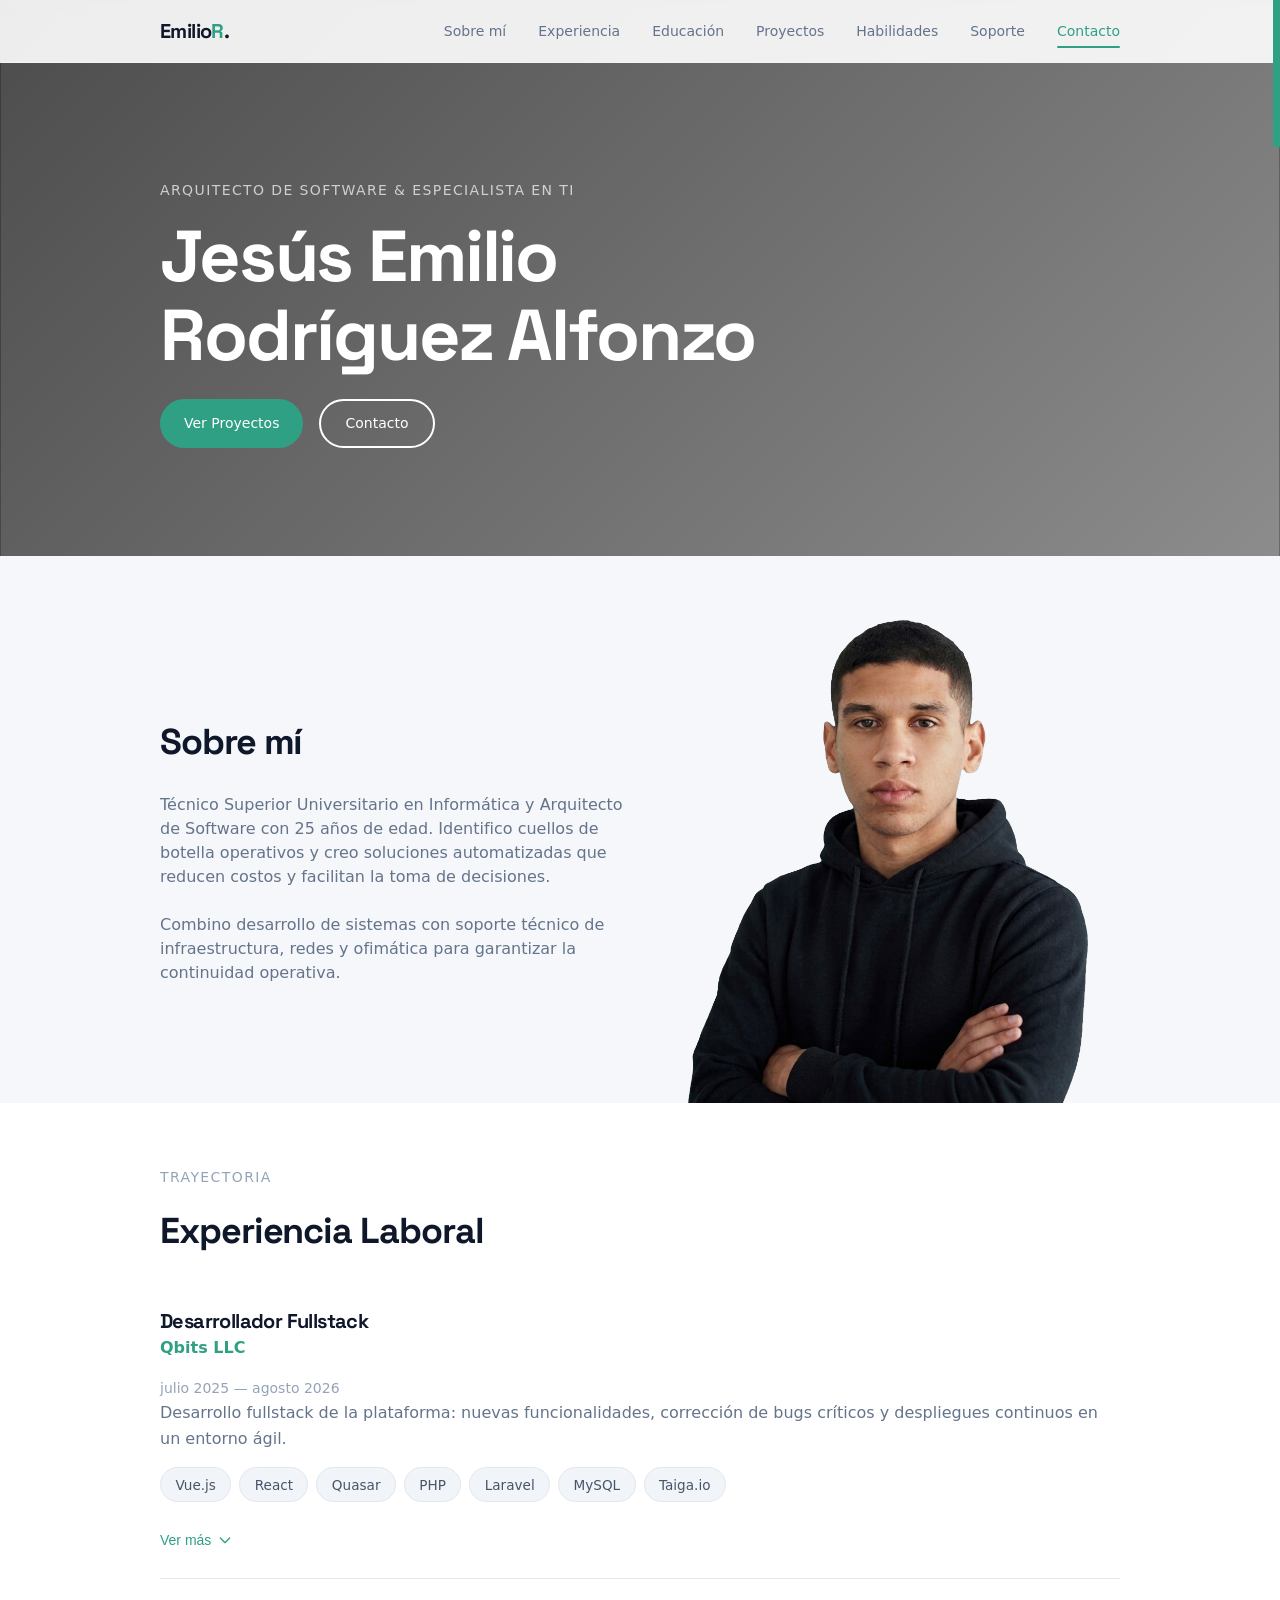
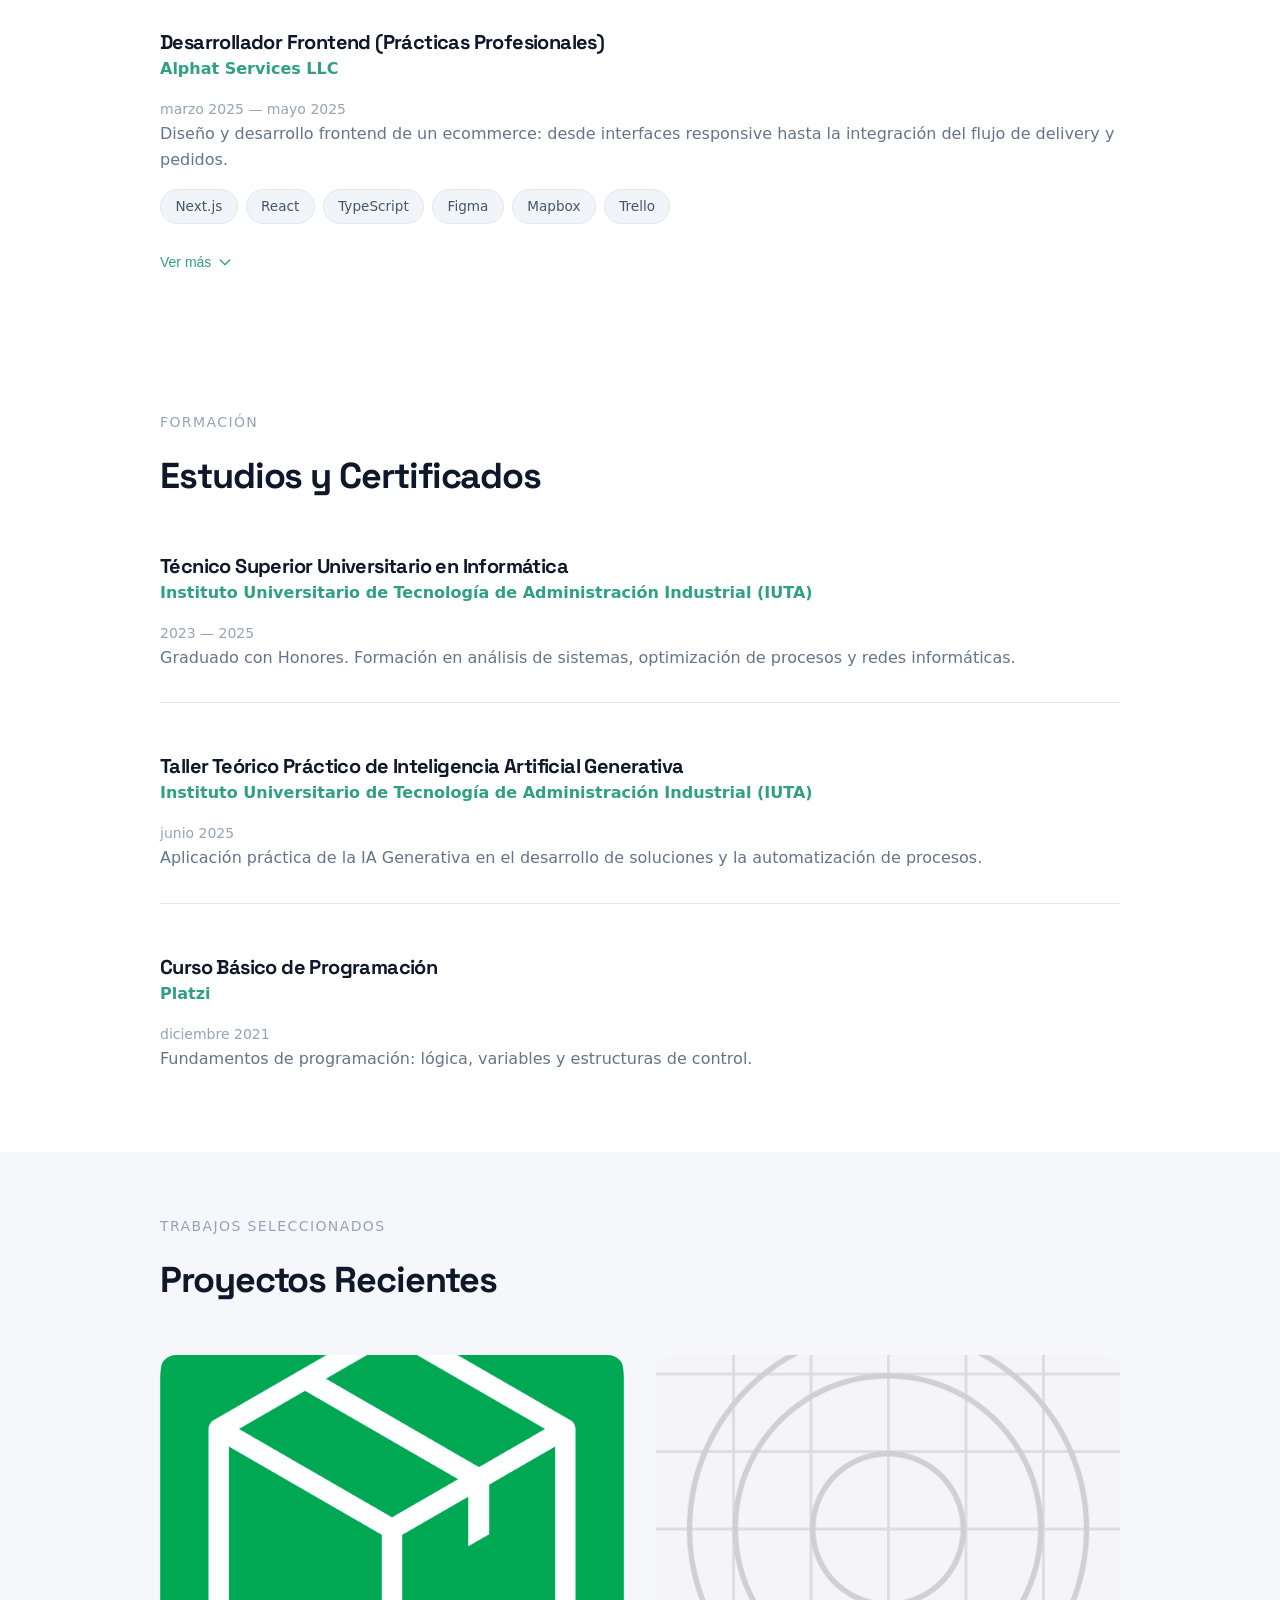
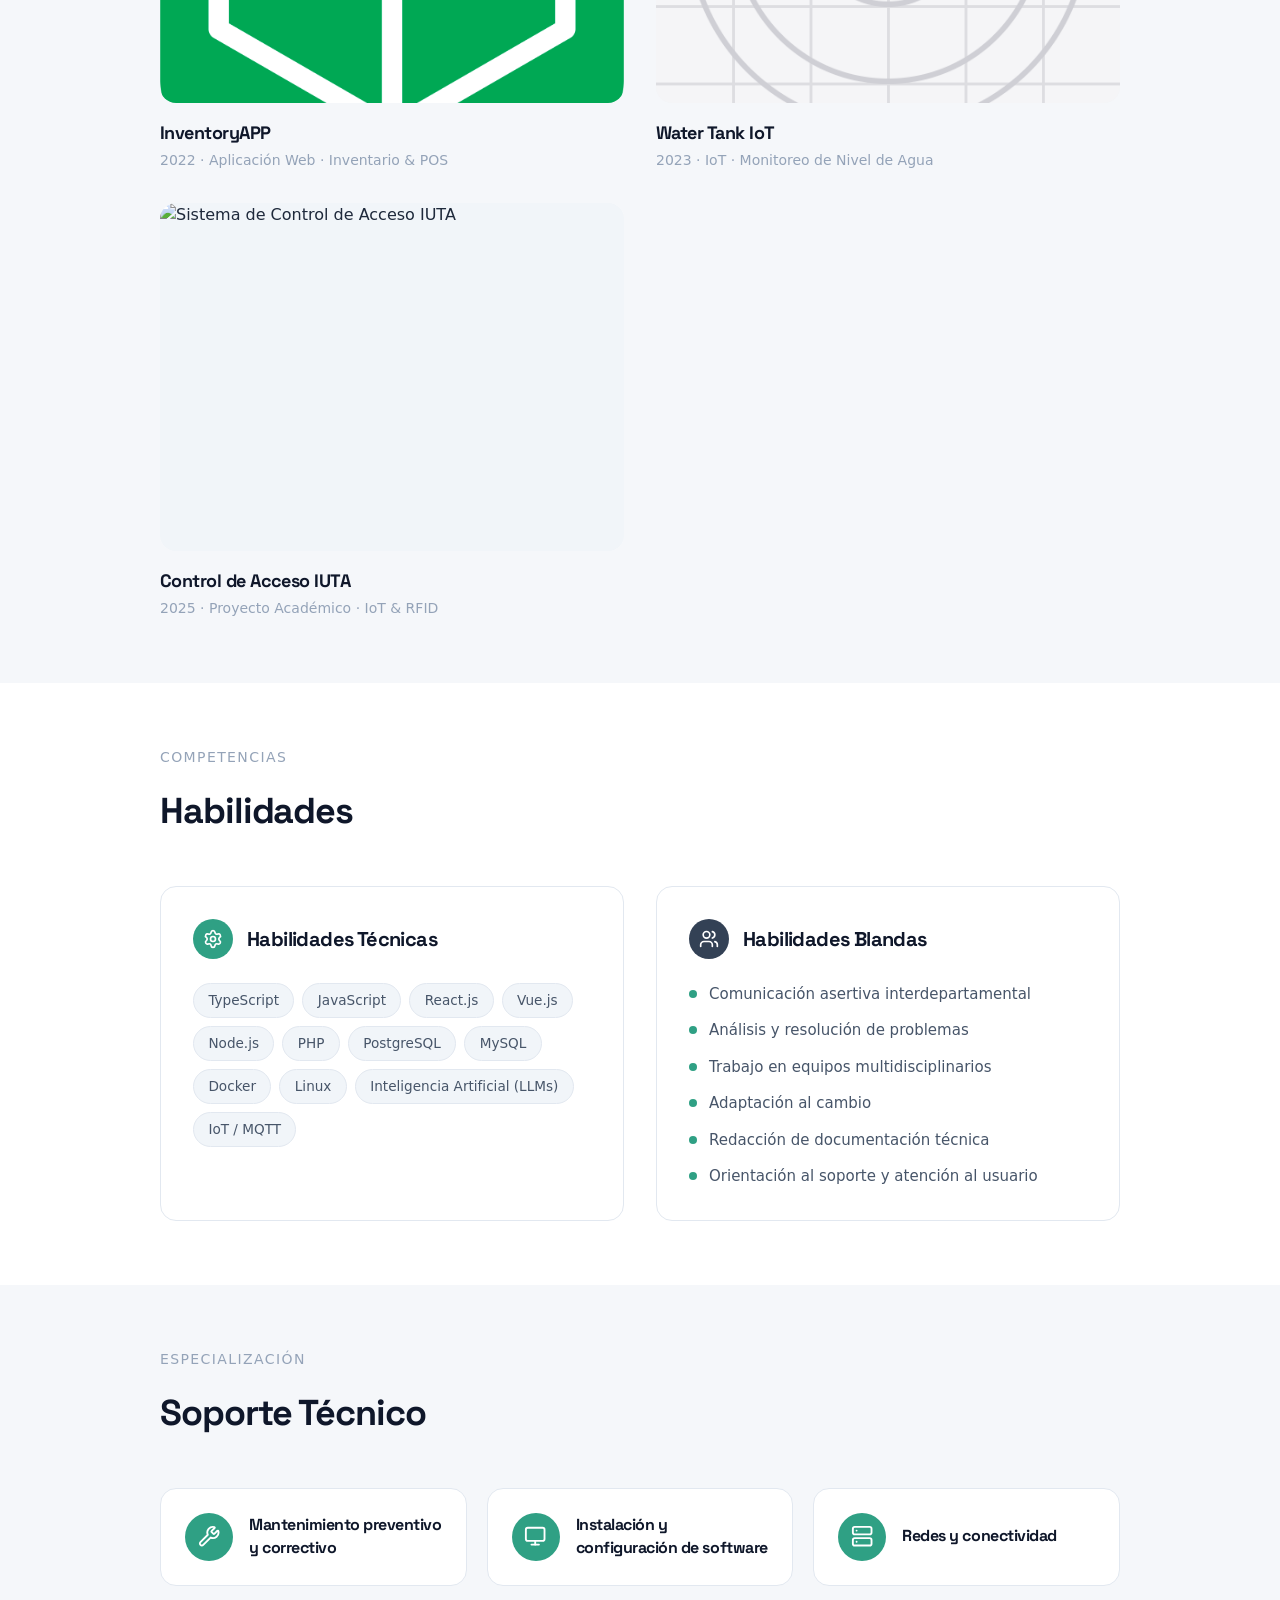
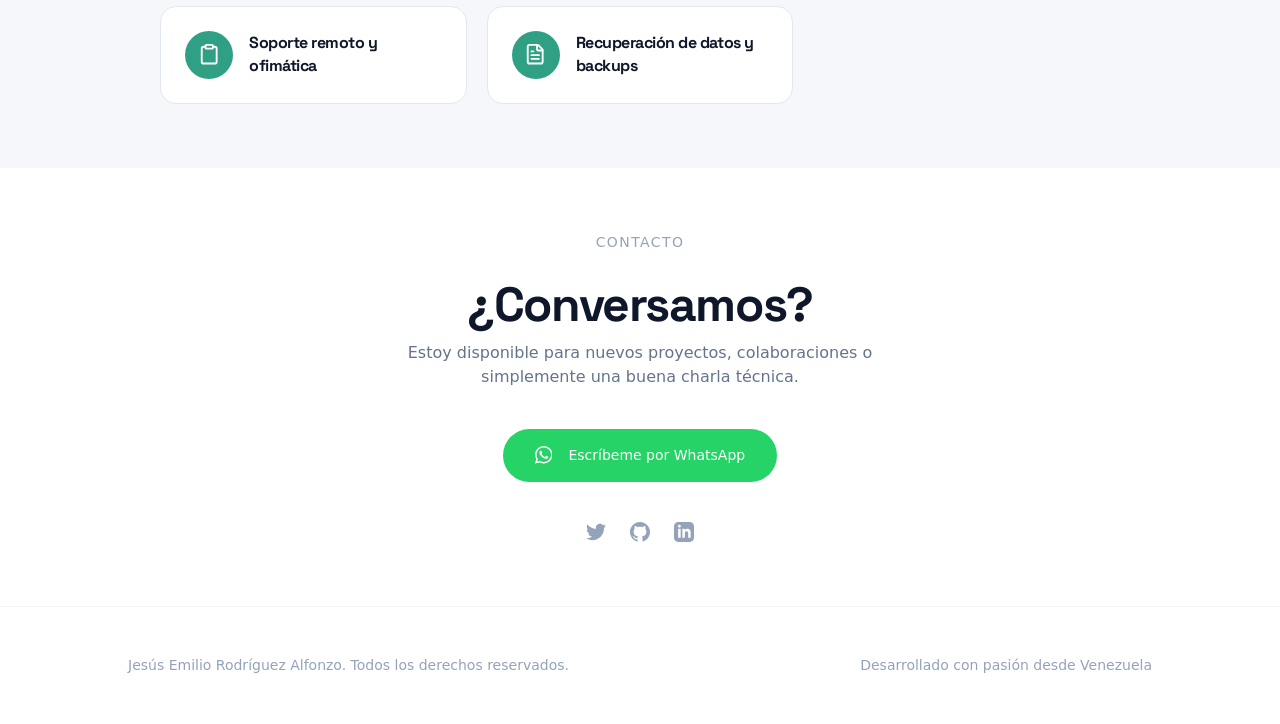
==== index.html @ 4ad01e92 "reemplaza iconos inline por iconos Lucide (settings, users, wrench, monitor, server, clipboard, file" ====
<!DOCTYPE html>
<html lang="es">

<head>
    <meta charset="UTF-8">
    <meta name="viewport" content="width=device-width, initial-scale=1.0">
    <title>EmilioR</title>

    <!-- Fuentes de Google -->
    <link rel="preconnect" href="https://fonts.googleapis.com">
    <link rel="preconnect" href="https://fonts.gstatic.com" crossorigin>
    <link href="https://fonts.googleapis.com/css2?family=Space+Grotesk:wght@500;700&display=swap" rel="stylesheet">

    <link rel="stylesheet" href="styles.css">
</head>

<body>

    <!-- Scrollbar personalizado (reemplaza al nativo del navegador) -->
    <div id="customScrollbarTrack" class="custom-scrollbar-track">
        <div id="customScrollbarThumb" class="custom-scrollbar-thumb"></div>
    </div>

    <!-- Navegación -->
    <nav class="navbar">
        <div class="navbar-content">
            <span class="logo">Emilio<span class="r">R</span>.</span>
            <div class="nav-links">
                <a href="#about">Sobre mí</a>
                <a href="#experience">Experiencia</a>
                <a href="#education">Educación</a>
                <a href="#work">Proyectos</a>
                <a href="#skills">Habilidades</a>
                <a href="#support">Soporte</a>
                <a href="#contact">Contacto</a>
            </div>
            <button id="menuBtn" class="menu-btn">
                <svg fill="none" stroke="currentColor" viewBox="0 0 24 24">
                    <path stroke-linecap="round" stroke-linejoin="round" stroke-width="2" d="M4 6h16M4 12h16M4 18h16" />
                </svg>
            </button>
        </div>
        <!-- Menú Móvil -->
        <div id="mobileMenu" class="mobile-menu">
            <a href="#about">Sobre mí</a>
            <a href="#experience">Experiencia</a>
            <a href="#education">Educación</a>
            <a href="#work">Proyectos</a>
            <a href="#skills">Habilidades</a>
            <a href="#support">Soporte</a>
            <a href="#contact">Contacto</a>
        </div>
    </nav>

    <!-- Sección Hero -->
    <section class="hero container fade-in">
        <div class="hero-bg">
            <img src="https://images.unsplash.com/photo-1555066931-4365d14bab8c?w=1920&q=80" alt="" />
            <div class="hero-overlay"></div>
        </div>
        <div class="hero-content">
            <p class="subtitle fade-in">Arquitecto de Software & <span class="subtitle-break">Especialista en TI</span>
            </p>
            <h1 class="fade-in">Jesús Emilio Rodríguez Alfonzo</h1>
            <div class="btn-group fade-in">
                <a href="#work" class="btn btn-primary">Ver Proyectos</a>
                <a href="#contact" class="btn btn-outline btn-outline--light">Contacto</a>
            </div>
        </div>
    </section>

    <!-- Sección Sobre Mí -->
    <section id="about" class="section bg-gray about">
        <div class="container about-grid">
            <div class="about-text-wrapper fade-in">
                <h2>Sobre mí</h2>
                <p class="about-text">
                    Técnico Superior Universitario en Informática y Arquitecto de Software con
                    <span id="age"></span> años de edad. Identifico cuellos de botella operativos y creo
                    soluciones automatizadas que reducen costos y facilitan la toma de decisiones.
                </p>
                <p class="about-text">
                    Combino desarrollo de sistemas con soporte técnico de infraestructura, redes y ofimática para
                    garantizar la continuidad operativa.
                </p>
            </div>
            <div class="about-photo fade-in">
                <img src="public/fotoV2.png" alt="Jesús Emilio Rodríguez Alfonzo" />
            </div>
        </div>
    </section>

    <!-- Sección Experiencia -->
    <section id="experience" class="section container">
        <div class="section-header fade-in">
            <p class="subtitle">Trayectoria</p>
            <h2>Experiencia Laboral</h2>
        </div>
        <div class="experience-list">
            <!-- Trabajo 1 -->
            <div class="experience-item fade-in">
                <h3 class="job-title">Desarrollador Fullstack</h3>
                <p class="company-name">Qbits LLC</p>
                <span class="job-duration">julio 2025 — agosto 2026</span>
                <p class="job-desc">Desarrollo fullstack de la plataforma: nuevas funcionalidades, corrección de bugs
                    críticos y despliegues continuos en un entorno ágil.</p>
                <div class="job-chips">
                    <span class="skill-chip">Vue.js</span>
                    <span class="skill-chip">React</span>
                    <span class="skill-chip">Quasar</span>
                    <span class="skill-chip">PHP</span>
                    <span class="skill-chip">Laravel</span>
                    <span class="skill-chip">MySQL</span>
                    <span class="skill-chip">Taiga.io</span>
                </div>
                <div class="accordion">
                    <ul class="job-list">
                        <li><strong>Funcionalidades y bugs:</strong> Desarrollé nuevas funcionalidades end-to-end y
                            resolví bugs críticos en producción, garantizando la continuidad del servicio.</li>
                        <li><strong>Build y despliegue:</strong> Compilé y desplegué la aplicación en múltiples
                            ocasiones con entornos controlados.</li>
                        <li><strong>Calidad y agilidad:</strong> Revisé el código del equipo y participé activamente en
                            Scrum, con creación de tickets y gestión de historias de usuario.</li>
                        <li><strong>IA en el flujo de trabajo:</strong> Impulsé mi productividad trabajando con agentes
                            de IA (Claude Code y OpenCode).</li>
                        <li><strong>Chatbot:</strong> Construí un chatbot funcional integrado en el software de la
                            empresa.</li>
                    </ul>
                </div>
                <button class="accordion-toggle" aria-expanded="false">
                    <span class="accordion-label">Ver más</span>
                    <svg class="chevron" fill="none" stroke="currentColor" viewBox="0 0 24 24">
                        <path stroke-linecap="round" stroke-linejoin="round" stroke-width="2" d="M19 9l-7 7-7-7" />
                    </svg>
                </button>
            </div>

            <!-- Trabajo 2 -->
            <div class="experience-item fade-in">
                <h3 class="job-title">Desarrollador Frontend (Prácticas Profesionales)</h3>
                <p class="company-name">Alphat Services LLC</p>
                <span class="job-duration">marzo 2025 — mayo 2025</span>
                <p class="job-desc">Diseño y desarrollo frontend de un ecommerce: desde interfaces responsive hasta la
                    integración del flujo de delivery y pedidos.</p>
                <div class="job-chips">
                    <span class="skill-chip">Next.js</span>
                    <span class="skill-chip">React</span>
                    <span class="skill-chip">TypeScript</span>
                    <span class="skill-chip">Figma</span>
                    <span class="skill-chip">Mapbox</span>
                    <span class="skill-chip">Trello</span>
                </div>
                <div class="accordion">
                    <ul class="job-list">
                        <li><strong>Interfaces:</strong> Diseñé en Figma y construí en Next.js/React interfaces
                            responsive y modernas para el ecommerce.</li>
                        <li><strong>Delivery y pedidos:</strong> Integré Mapbox para geolocalizar y dar seguimiento a
                            los pedidos, completando el flujo de delivery de punta a punta.</li>
                        <li><strong>Metodología ágil:</strong> Participé en Scrum creando y gestionando mis propios
                            tickets e historias de usuario.</li>
                    </ul>
                </div>
                <button class="accordion-toggle" aria-expanded="false">
                    <span class="accordion-label">Ver más</span>
                    <svg class="chevron" fill="none" stroke="currentColor" viewBox="0 0 24 24">
                        <path stroke-linecap="round" stroke-linejoin="round" stroke-width="2" d="M19 9l-7 7-7-7" />
                    </svg>
                </button>
            </div>
        </div>
    </section>

    <!-- Sección Estudios y Certificados -->
    <section id="education" class="section container">
        <div class="section-header fade-in">
            <p class="subtitle">Formación</p>
            <h2>Estudios y Certificados</h2>
        </div>
        <div class="experience-list">
            <!-- Estudio 1 -->
            <div class="experience-item fade-in">
                <h3 class="job-title">Técnico Superior Universitario en Informática</h3>
                <p class="company-name">Instituto Universitario de Tecnología de Administración Industrial (IUTA)</p>
                <span class="job-duration">2023 — 2025</span>
                <p class="job-desc">Graduado con Honores. Formación en análisis de sistemas, optimización de procesos y
                    redes informáticas.</p>
            </div>
            <!-- Estudio 2 -->
            <div class="experience-item fade-in">
                <h3 class="job-title">Taller Teórico Práctico de Inteligencia Artificial Generativa</h3>
                <p class="company-name">Instituto Universitario de Tecnología de Administración Industrial (IUTA)</p>
                <span class="job-duration">junio 2025</span>
                <p class="job-desc">Aplicación práctica de la IA Generativa en el desarrollo de soluciones y la
                    automatización de procesos.</p>
            </div>
            <!-- Estudio 3 -->
            <div class="experience-item fade-in">
                <h3 class="job-title">Curso Básico de Programación</h3>
                <p class="company-name">Platzi</p>
                <span class="job-duration">diciembre 2021</span>
                <p class="job-desc">Fundamentos de programación: lógica, variables y estructuras de control.</p>
            </div>
        </div>
    </section>

    <!-- Sección Proyectos -->
    <section id="work" class="section bg-gray">
        <div class="container">
            <div class="section-header fade-in">
                <p class="subtitle">Trabajos Seleccionados</p>
                <h2>Proyectos Recientes</h2>
            </div>
            <div class="projects-grid">
                <!-- Proyecto 1 -->
                <div class="project-card fade-in">
                    <div class="project-image">
                        <img src="public/inventory-logo.png" alt="InventoryAPP" loading="lazy">
                        <div class="project-overlay">
                            <div class="project-chips">
                                <span class="chip">PHP</span>
                                <span class="chip">MySQL</span>
                                <span class="chip">POS</span>
                            </div>
                        </div>
                    </div>
                    <h3 class="project-title">InventoryAPP</h3>
                    <p class="project-category">2022 · Aplicación Web · Inventario & POS</p>
                </div>
                <!-- Proyecto 2 -->
                <div class="project-card fade-in">
                    <div class="project-image">
                        <img src="public/watertank-icon.png" alt="react-native-watertank" loading="lazy">
                        <div class="project-overlay">
                            <div class="project-chips">
                                <span class="chip">React Native</span>
                                <span class="chip">Node.js</span>
                                <span class="chip">MQTT</span>
                            </div>
                        </div>
                    </div>
                    <h3 class="project-title">Water Tank IoT</h3>
                    <p class="project-category">2023 · IoT · Monitoreo de Nivel de Agua</p>
                </div>
                <!-- Proyecto 3 -->
                <div class="project-card fade-in">
                    <div class="project-image">
                        <img src="https://picsum.photos/id/180/800/600" alt="Sistema de Control de Acceso IUTA" loading="lazy">
                        <div class="project-overlay">
                            <div class="project-chips">
                                <span class="chip">Python</span>
                                <span class="chip">C</span>
                                <span class="chip">MQTT</span>
                            </div>
                        </div>
                    </div>
                    <h3 class="project-title">Control de Acceso IUTA</h3>
                    <p class="project-category">2025 · Proyecto Académico · IoT & RFID</p>
                </div>
            </div>
        </div>
    </section>

    <!-- Sección Habilidades -->
    <section id="skills" class="section container">
        <div class="section-header fade-in">
            <p class="subtitle">Competencias</p>
            <h2>Habilidades</h2>
        </div>
        <div class="skills-grid">
            <!-- Habilidades Técnicas -->
            <div class="skill-block fade-in">
                <h3 class="skill-block-title">
                    <span class="skill-icon">
                        <svg fill="none" stroke="currentColor" stroke-width="2" stroke-linecap="round" stroke-linejoin="round" viewBox="0 0 24 24">
                            <path d="M9.671 4.136a2.34 2.34 0 0 1 4.659 0 2.34 2.34 0 0 0 3.319 1.915 2.34 2.34 0 0 1 2.33 4.033 2.34 2.34 0 0 0 0 3.831 2.34 2.34 0 0 1-2.33 4.033 2.34 2.34 0 0 0-3.319 1.915 2.34 2.34 0 0 1-4.659 0 2.34 2.34 0 0 0-3.32-1.915 2.34 2.34 0 0 1-2.33-4.033 2.34 2.34 0 0 0 0-3.831A2.34 2.34 0 0 1 6.35 6.051a2.34 2.34 0 0 0 3.319-1.915" />
                            <circle cx="12" cy="12" r="3" />
                        </svg>
                    </span>
                    Habilidades Técnicas
                </h3>
                <div class="skill-chips">
                    <span class="skill-chip">TypeScript</span>
                    <span class="skill-chip">JavaScript</span>
                    <span class="skill-chip">React.js</span>
                    <span class="skill-chip">Vue.js</span>
                    <span class="skill-chip">Node.js</span>
                    <span class="skill-chip">PHP</span>
                    <span class="skill-chip">PostgreSQL</span>
                    <span class="skill-chip">MySQL</span>
                    <span class="skill-chip">Docker</span>
                    <span class="skill-chip">Linux</span>
                    <span class="skill-chip">Inteligencia Artificial (LLMs)</span>
                    <span class="skill-chip">IoT / MQTT</span>
                </div>
            </div>
            <!-- Habilidades Blandas -->
            <div class="skill-block fade-in">
                <h3 class="skill-block-title">
                    <span class="skill-icon skill-icon--alt">
                        <svg fill="none" stroke="currentColor" stroke-width="2" stroke-linecap="round" stroke-linejoin="round" viewBox="0 0 24 24">
                            <path d="M16 21v-2a4 4 0 0 0-4-4H6a4 4 0 0 0-4 4v2" />
                            <path d="M16 3.128a4 4 0 0 1 0 7.744" />
                            <path d="M22 21v-2a4 4 0 0 0-3-3.87" />
                            <circle cx="9" cy="7" r="4" />
                        </svg>
                    </span>
                    Habilidades Blandas
                </h3>
                <ul class="soft-list">
                    <li>Comunicación asertiva interdepartamental</li>
                    <li>Análisis y resolución de problemas</li>
                    <li>Trabajo en equipos multidisciplinarios</li>
                    <li>Adaptación al cambio</li>
                    <li>Redacción de documentación técnica</li>
                    <li>Orientación al soporte y atención al usuario</li>
                </ul>
            </div>
        </div>
    </section>

    <!-- Sección Soporte Técnico -->
    <section id="support" class="section bg-gray">
        <div class="container">
            <div class="section-header fade-in">
                <p class="subtitle">Especialización</p>
                <h2>Soporte Técnico</h2>
            </div>
            <div class="service-grid">
                <!-- Tarjeta 1 -->
                <div class="service-card fade-in">
                    <div class="service-icon">
                        <svg fill="none" stroke="currentColor" stroke-width="2" stroke-linecap="round" stroke-linejoin="round" viewBox="0 0 24 24">
                            <path d="M14.7 6.3a1 1 0 0 0 0 1.4l1.6 1.6a1 1 0 0 0 1.4 0l3.106-3.105c.32-.322.863-.22.983.218a6 6 0 0 1-8.259 7.057l-7.91 7.91a1 1 0 0 1-2.999-3l7.91-7.91a6 6 0 0 1 7.057-8.259c.438.12.54.662.219.984z" />
                        </svg>
                    </div>
                    <h3 class="service-title">Mantenimiento preventivo y correctivo</h3>
                </div>
                <!-- Tarjeta 2 -->
                <div class="service-card fade-in">
                    <div class="service-icon">
                        <svg fill="none" stroke="currentColor" stroke-width="2" stroke-linecap="round" stroke-linejoin="round" viewBox="0 0 24 24">
                            <rect width="20" height="14" x="2" y="3" rx="2" />
                            <line x1="8" x2="16" y1="21" y2="21" />
                            <line x1="12" x2="12" y1="17" y2="21" />
                        </svg>
                    </div>
                    <h3 class="service-title">Instalación y configuración de software</h3>
                </div>
                <!-- Tarjeta 3 -->
                <div class="service-card fade-in">
                    <div class="service-icon">
                        <svg fill="none" stroke="currentColor" stroke-width="2" stroke-linecap="round" stroke-linejoin="round" viewBox="0 0 24 24">
                            <rect width="20" height="8" x="2" y="2" rx="2" ry="2" />
                            <rect width="20" height="8" x="2" y="14" rx="2" ry="2" />
                            <line x1="6" x2="6.01" y1="6" y2="6" />
                            <line x1="6" x2="6.01" y1="18" y2="18" />
                        </svg>
                    </div>
                    <h3 class="service-title">Redes y conectividad</h3>
                </div>
                <!-- Tarjeta 4 -->
                <div class="service-card fade-in">
                    <div class="service-icon">
                        <svg fill="none" stroke="currentColor" stroke-width="2" stroke-linecap="round" stroke-linejoin="round" viewBox="0 0 24 24">
                            <rect width="8" height="4" x="8" y="2" rx="1" ry="1" />
                            <path d="M16 4h2a2 2 0 0 1 2 2v14a2 2 0 0 1-2 2H6a2 2 0 0 1-2-2V6a2 2 0 0 1 2-2h2" />
                        </svg>
                    </div>
                    <h3 class="service-title">Soporte remoto y ofimática</h3>
                </div>
                <!-- Tarjeta 5 -->
                <div class="service-card fade-in">
                    <div class="service-icon">
                        <svg fill="none" stroke="currentColor" stroke-width="2" stroke-linecap="round" stroke-linejoin="round" viewBox="0 0 24 24">
                            <path d="M6 22a2 2 0 0 1-2-2V4a2 2 0 0 1 2-2h8a2.4 2.4 0 0 1 1.704.706l3.588 3.588A2.4 2.4 0 0 1 20 8v12a2 2 0 0 1-2 2z" />
                            <path d="M14 2v5a1 1 0 0 0 1 1h5" />
                            <path d="M10 9H8" />
                            <path d="M16 13H8" />
                            <path d="M16 17H8" />
                        </svg>
                    </div>
                    <h3 class="service-title">Recuperación de datos y backups</h3>
                </div>
            </div>
        </div>
    </section>

    <!-- Sección Contacto -->
    <section id="contact" class="section contact fade-in">
        <div class="container">
            <p class="subtitle">Contacto</p>
            <h2>¿Conversamos?</h2>
            <p class="contact-desc">
                Estoy disponible para nuevos proyectos, colaboraciones o simplemente una buena charla
                técnica.
            </p>
            <a href="https://wa.me/584123872693?text=Hola%20Emilio%2C%20vi%20tu%20portafolio%20y%20quiero%20conversar%20contigo."
                target="_blank" rel="noopener" class="btn btn-primary btn-whatsapp">
                <svg style="width: 1.1rem; height: 1.1rem; margin-right: 0.5rem;" fill="currentColor"
                    viewBox="0 0 24 24">
                    <path
                        d="M17.472 14.382c-.297-.149-1.758-.867-2.03-.967-.273-.099-.471-.148-.67.15-.197.297-.767.966-.94 1.164-.173.199-.347.223-.644.075-.297-.15-1.255-.463-2.39-1.475-.883-.788-1.48-1.761-1.653-2.059-.173-.297-.018-.458.13-.606.134-.133.298-.347.446-.52.149-.174.198-.298.298-.497.099-.198.05-.371-.025-.52-.075-.149-.669-1.612-.916-2.207-.242-.579-.487-.5-.669-.51-.173-.008-.371-.01-.57-.01-.198 0-.52.074-.792.372-.272.297-1.04 1.016-1.04 2.479 0 1.462 1.065 2.875 1.213 3.074.149.198 2.096 3.2 5.077 4.487.709.306 1.262.489 1.694.625.712.227 1.36.195 1.871.118.571-.085 1.758-.719 2.006-1.413.248-.694.248-1.289.173-1.413-.074-.124-.272-.198-.57-.347m-5.421 7.403h-.004a9.87 9.87 0 01-5.031-1.378l-.361-.214-3.741.982.998-3.648-.235-.374a9.86 9.86 0 01-1.51-5.26c.001-5.45 4.436-9.884 9.888-9.884 2.64 0 5.122 1.03 6.988 2.898a9.825 9.825 0 012.893 6.994c-.003 5.45-4.437 9.884-9.885 9.884m8.413-18.297A11.815 11.815 0 0012.05 0C5.495 0 .16 5.335.157 11.892c0 2.096.547 4.142 1.588 5.945L.057 24l6.305-1.654a11.882 11.882 0 005.683 1.448h.005c6.554 0 11.89-5.335 11.893-11.893a11.821 11.821 0 00-3.48-8.413z" />
                </svg>
                Escríbeme por WhatsApp
            </a>
            <div class="social-links">
                <a href="#">
                    <svg viewBox="0 0 24 24">
                        <path
                            d="M24 4.557c-.883.392-1.832.656-2.828.775 1.017-.609 1.798-1.574 2.165-2.724-.951.564-2.005.974-3.127 1.195-.897-.957-2.178-1.555-3.594-1.555-3.179 0-5.515 2.966-4.797 6.045-4.091-.205-7.719-2.165-10.148-5.144-1.29 2.213-.669 5.108 1.523 6.574-.806-.026-1.566-.247-2.224-.616-.054 2.281 1.581 4.415 3.949 4.89-.693.188-1.452.232-2.224.084.626 1.956 2.444 3.379 4.6 3.419-2.07 1.623-4.678 2.348-7.29 2.04 2.179 1.397 4.768 2.212 7.548 2.212 9.142 0 14.307-7.721 13.995-14.646.962-.695 1.797-1.562 2.457-2.549z" />
                    </svg>
                </a>
                <a href="#">
                    <svg viewBox="0 0 24 24">
                        <path
                            d="M12 0c-6.626 0-12 5.373-12 12 0 5.302 3.438 9.8 8.207 11.387.599.111.793-.261.793-.577v-2.234c-3.338.726-4.033-1.416-4.033-1.416-.546-1.387-1.333-1.756-1.333-1.756-1.089-.745.083-.729.083-.729 1.205.084 1.839 1.237 1.839 1.237 1.07 1.834 2.807 1.304 3.492.997.107-.775.418-1.305.762-1.604-2.665-.305-5.467-1.334-5.467-5.931 0-1.311.469-2.381 1.236-3.221-.124-.303-.535-1.524.117-3.176 0 0 1.008-.322 3.301 1.23.957-.266 1.983-.399 3.003-.404 1.02.005 2.047.138 3.006.404 2.291-1.552 3.297-1.23 3.297-1.23.653 1.653.242 2.874.118 3.176.77.84 1.235 1.911 1.235 3.221 0 4.609-2.807 5.624-5.479 5.921.43.372.823 1.102.823 2.222v3.293c0 .319.192.694.801.576 4.765-1.589 8.199-6.086 8.199-11.386 0-6.627-5.373-12-12-12z" />
                    </svg>
                </a>
                <a href="#">
                    <svg viewBox="0 0 24 24">
                        <path
                            d="M19 0h-14c-2.761 0-5 2.239-5 5v14c0 2.761 2.239 5 5 5h14c2.762 0 5-2.239 5-5v-14c0-2.761-2.238-5-5-5zm-11 19h-3v-11h3v11zm-1.5-12.268c-.966 0-1.75-.79-1.75-1.764s.784-1.764 1.75-1.764 1.75.79 1.75 1.764-.783 1.764-1.75 1.764zm13.5 12.268h-3v-5.604c0-3.368-4-3.113-4 0v5.604h-3v-11h3v1.765c1.396-2.586 7-2.777 7 2.476v6.759z" />
                    </svg>
                </a>
            </div>
        </div>
    </section>

    <!-- Modal — Artículo -->
    <div id="projectModal" class="project-modal">
        <header class="modal-topbar">
            <div class="modal-topbar-inner">
                <button id="modalClose" class="modal-close" aria-label="Cerrar">
                    <svg fill="none" stroke="currentColor" viewBox="0 0 24 24">
                        <path stroke-linecap="round" stroke-linejoin="round" stroke-width="2"
                            d="M6 18L18 6M6 6l12 12" />
                    </svg>
                </button>
            </div>
        </header>
        <article class="modal-article">
            <figure class="article-hero">
                <img id="modalImage" src="" alt="">
            </figure>
            <div class="article-body">
                <div id="modalTags" class="article-tags"></div>
                <p id="modalCategory" class="article-category"></p>
                <h1 id="modalTitle" class="article-title"></h1>
                <div id="modalDescription" class="article-text"></div>
            </div>
        </article>
    </div>

    <!-- Pie de Página -->
    <footer class="footer">
        <div class="footer-content">
            <p>Jesús Emilio Rodríguez Alfonzo. Todos los derechos reservados.</p>
            <p>Desarrollado con pasión desde Venezuela</p>
        </div>
    </footer>

    <script src="script.js"></script>
</body>

</html>
---- styles.css ----
/* Variables CSS */
        :root {
            --gray-50: #f8fafc;
            --gray-100: #f1f5f9;
            --gray-200: #e2e8f0;
            --gray-300: #cbd5e1;
            --gray-400: #94a3b8;
            --gray-500: #64748b;
            --gray-600: #475569;
            --gray-700: #334155;
            --gray-800: #1e293b;
            --gray-900: #0f172a;
            --white: #ffffff;
            --accent: #2FA084;
            --accent-hover: #26886C;
            /* Color de Acento: Verde */

            --max-width: 1024px;

            /* Escala de espaciado (base 4pt) */
            --space-1: 0.25rem;
            --space-2: 0.5rem;
            --space-3: 0.75rem;
            --space-4: 1rem;
            --space-6: 1.5rem;
            --space-8: 2rem;
            --space-10: 2.5rem;
            --space-12: 3rem;
            --space-16: 4rem;
            --space-20: 5rem;
            --space-24: 6rem;

            /* Variables del scrollbar personalizado */
            --scrollbar-size: 7px;
            --scrollbar-track: var(--gray-100);
            --scrollbar-thumb: var(--gray-300);
            --scrollbar-thumb-hover: var(--accent);
        }

        /* Reinicio y Base */
        * {
            box-sizing: border-box;
            margin: 0;
            padding: 0;
        }

        html {
            scroll-behavior: smooth;
            scroll-padding-top: 5rem;
        }

        body {
            font-family: system-ui, -apple-system, BlinkMacSystemFont, "Segoe UI", Roboto, sans-serif;
            background-color: var(--white);
            color: var(--gray-800);
            -webkit-font-smoothing: antialiased;
            -moz-osx-font-smoothing: grayscale;
            line-height: 1.5;
            overflow-x: hidden;
        }

        /* ============================================= */
        /* Scrollbar 100% personalizado (simulado con JS)  */
        /* Se oculta el scrollbar nativo del navegador y   */
        /* se dibuja uno propio: garantiza el mismo look   */
        /* (cuadrado, sin flechas) en cualquier SO/navegador */
        /* ============================================= */

        html,
        .project-modal {
            scrollbar-width: none;
            /* Firefox */
            -ms-overflow-style: none;
            /* IE/Edge viejo */
        }

        html::-webkit-scrollbar,
        .project-modal::-webkit-scrollbar {
            display: none;
            /* Chrome, Edge, Safari */
            width: 0;
            height: 0;
        }

        .custom-scrollbar-track {
            position: fixed;
            top: 0;
            right: 0;
            width: var(--scrollbar-size);
            height: 100vh;
            background-color: transparent;
            z-index: 150;
            /* por encima del modal (100) y navbar (50) */
        }

        .custom-scrollbar-thumb {
            position: absolute;
            top: 0;
            left: 0;
            width: 100%;
            background-color: var(--accent);
            cursor: pointer;
            border-radius: 0;
            /* cuadrado, sin excepción */
            will-change: transform, height;
        }

        .custom-scrollbar-thumb:hover,
        .custom-scrollbar-thumb.dragging {
            background-color: var(--scrollbar-thumb-hover);
        }

        .custom-scrollbar-track.hidden {
            display: none;
        }

        @media (max-width: 640px) {
            .custom-scrollbar-track {
                display: none;
            }
        }

        a {
            text-decoration: none;
            color: inherit;
        }

        /* Tipografía */
        h1,
        h2,
        h3,
        .logo {
            font-family: 'Space Grotesk', sans-serif;
            color: var(--gray-900);
            font-weight: 700;
            letter-spacing: -0.03em;
        }

        .r {
            color: var(--accent);
            font-weight: 900;
        }

        .subtitle {
            font-size: 0.875rem;
            font-weight: 500;
            color: var(--gray-400);
            letter-spacing: 0.1em;
            text-transform: uppercase;
            margin-bottom: 1rem;
        }

        /* Animaciones Fade-In */
        .fade-in {
            opacity: 0;
            transform: translateY(30px);
            transition: opacity 0.8s ease-out, transform 0.8s ease-out;
        }

        .fade-in.visible {
            opacity: 1;
            transform: translateY(0);
        }

        /* Diseño y Contenedores */
        .container {
            max-width: var(--max-width);
            margin: 0 auto;
            padding-inline: clamp(1.25rem, 4vw, 2rem);
        }

        .section {
            padding-block: clamp(2.5rem, 6vw, 4rem);
        }

        /* Patrón de fondo sutil */
        .bg-gray {
            background-color: #f5f7fa;
        }

        /* Navegación */
        .navbar {
            position: fixed;
            top: 0;
            width: 100%;
            background-color: rgba(255, 255, 255, 0.9);
            backdrop-filter: blur(4px);
            border-bottom: 1px solid var(--gray-100);
            z-index: 50;
        }

        .navbar-content {
            display: flex;
            justify-content: space-between;
            align-items: center;
            padding: 1rem clamp(1.25rem, 4vw, 2rem);
            max-width: var(--max-width);
            margin: 0 auto;
        }

        .logo {
            font-size: 1.25rem;
        }

        .nav-links {
            display: none;
            gap: 2rem;
            font-size: 0.875rem;
            font-weight: 500;
            color: var(--gray-500);
        }

        .nav-links a {
            position: relative;
            transition: color 0.2s;
        }

        .nav-links a::after {
            content: "";
            position: absolute;
            left: 0;
            bottom: -6px;
            width: 100%;
            height: 2px;
            background-color: var(--accent);
            border-radius: 2px;
            transform: scaleX(0);
            transform-origin: left;
            transition: transform 0.25s ease;
        }

        .nav-links a:hover::after,
        .nav-links a.active::after {
            transform: scaleX(1);
        }

        .nav-links a:hover,
        .nav-links a.active {
            color: var(--accent);
        }

        .menu-btn {
            display: flex;
            align-items: center;
            justify-content: center;
            background: none;
            border: none;
            color: var(--gray-600);
            cursor: pointer;
            padding: 0.625rem;
            margin: -0.625rem;
        }

        .menu-btn svg {
            width: 1.5rem;
            height: 1.5rem;
        }

        /* Menú Móvil */
        .mobile-menu {
            display: none;
            border-top: 1px solid var(--gray-100);
            background-color: var(--white);
            flex-direction: column;
            gap: 0.25rem;
            padding: 0.5rem clamp(1.25rem, 4vw, 2rem) 1rem;
            font-size: 0.875rem;
            font-weight: 500;
            color: var(--gray-500);
        }

        .mobile-menu.active {
            display: flex;
        }

        .mobile-menu a {
            display: flex;
            align-items: center;
            min-height: 44px;
            transition: color 0.2s;
        }

        .mobile-menu a:hover {
            color: var(--accent);
        }

        /* Sección Hero */
        .hero {
            position: relative;
            padding-top: clamp(7rem, 18vh, 10rem);
            padding-bottom: clamp(4rem, 10vh, 7rem);
            overflow: visible;
        }

        .hero-bg {
            position: absolute;
            top: 0;
            bottom: 0;
            left: 50%;
            transform: translateX(-50%);
            width: 100vw;
            max-width: none;
            z-index: 0;
            overflow: hidden;
        }

        .hero-bg img {
            width: 100%;
            height: 130%;
            object-fit: cover;
            object-position: center;
            will-change: transform;
        }

        .hero-overlay {
            position: absolute;
            inset: 0;
            background: linear-gradient(135deg, rgba(0, 0, 0, 0.7) 0%, rgba(0, 0, 0, 0.45) 100%);
        }

        .hero-content {
            max-width: 42rem;
        }

        .hero h1 {
            font-size: 3rem;
            line-height: 1.1;
            margin-bottom: 1.5rem;
            color: var(--white);
        }

        .hero .subtitle {
            color: rgba(255, 255, 255, 0.7);
        }

        .btn.btn-outline--light {
            color: var(--white);
            border-color: var(--white);
        }

        .btn.btn-outline--light:hover {
            border-color: var(--gray-300);
        }

        /* Botones */
        .btn-group {
            display: flex;
            gap: 1rem;
        }

        .btn {
            display: inline-flex;
            align-items: center;
            gap: 0.5rem;
            padding: 0.75rem 1.5rem;
            font-size: 0.875rem;
            font-weight: 500;
            border-radius: 9999px;
            transition: all 0.2s;
            cursor: pointer;
        }

        .btn-primary {
            background-color: var(--accent);
            color: var(--white);
            border: none;
        }

        .btn-primary:hover {
            background-color: var(--accent-hover);
        }

        .btn-outline {
            background-color: transparent;
            color: var(--gray-700);
            border: 2px solid var(--gray-200);
        }

        .btn-outline:hover {
            border-color: var(--gray-400);
        }

        /* Sección Sobre Mí */
        .section.about {
            padding-bottom: 0;
        }

        .about-grid {
            display: grid;
            align-items: end;
        }

        .about-text-wrapper {
            padding-bottom: 0;
        }

        .about-text {
            color: var(--gray-500);
            margin-bottom: 1.5rem;
        }

        .about-photo {
            display: flex;
            justify-content: center;
            align-items: end;
        }

        .about-photo img {
            width: 100%;
            max-width: 400px;
            object-fit: cover;
        }

        .about h2 {
            font-size: 1.875rem;
            margin-bottom: 1.5rem;
        }



        /* Sección Habilidades */
        .skills-grid {
            display: grid;
            gap: 2rem;
        }

        .skill-block {
            background: var(--white);
            border: 1px solid var(--gray-200);
            border-radius: 1rem;
            padding: clamp(1.5rem, 4vw, 2rem);
        }

        .skill-block-title {
            display: flex;
            align-items: center;
            gap: 0.875rem;
            font-size: 1.25rem;
            margin-bottom: 1.5rem;
        }

        .skill-icon {
            width: 2.5rem;
            height: 2.5rem;
            flex-shrink: 0;
            display: flex;
            align-items: center;
            justify-content: center;
            background-color: var(--accent);
            color: var(--white);
            border-radius: 9999px;
        }

        .skill-icon--alt {
            background-color: var(--gray-700);
        }

        .skill-icon svg {
            width: 1.25rem;
            height: 1.25rem;
        }

        .skill-chips {
            display: flex;
            flex-wrap: wrap;
            gap: 0.5rem;
        }

        .skill-chip {
            padding: 0.4rem 0.9rem;
            background: var(--gray-100);
            border: 1px solid var(--gray-200);
            border-radius: 9999px;
            font-size: 0.85rem;
            font-weight: 500;
            color: var(--gray-600);
            transition: background-color 0.2s, color 0.2s, border-color 0.2s;
        }

        .skill-chip:hover {
            background: var(--accent);
            border-color: var(--accent);
            color: var(--white);
        }

        .soft-list {
            list-style: none;
            display: flex;
            flex-direction: column;
            gap: 0.875rem;
        }

        .soft-list li {
            display: flex;
            align-items: center;
            gap: 0.75rem;
            font-size: 0.9375rem;
            color: var(--gray-600);
        }

        .soft-list li::before {
            content: "";
            width: 0.5rem;
            height: 0.5rem;
            flex-shrink: 0;
            border-radius: 9999px;
            background-color: var(--accent);
        }

        /* Sección Soporte Técnico */
        .service-grid {
            display: grid;
            gap: 1.25rem;
            grid-template-columns: repeat(3, 1fr);
        }

        .service-card {
            background: var(--white);
            border: 1px solid var(--gray-200);
            border-radius: 1rem;
            padding: clamp(1.25rem, 3vw, 1.5rem);
            display: flex;
            align-items: center;
            gap: 1rem;
            transition: border-color 0.25s ease, box-shadow 0.25s ease, transform 0.25s ease;
        }

        .service-card:hover {
            border-color: var(--accent);
            box-shadow: 0 12px 32px rgba(0, 0, 0, 0.06);
            transform: translateY(-3px);
        }

        .service-icon {
            width: 3rem;
            height: 3rem;
            flex-shrink: 0;
            display: flex;
            align-items: center;
            justify-content: center;
            background-color: var(--accent);
            color: var(--white);
            border-radius: 9999px;
        }

        .service-icon svg {
            width: 1.4rem;
            height: 1.4rem;
        }

        .service-title {
            font-size: 1rem;
            line-height: 1.4;
            transition: color 0.2s;
        }

        .service-card:hover .service-title {
            color: var(--accent);
        }

        @media (min-width: 768px) {
            .skills-grid {
                grid-template-columns: 1fr 1fr;
            }
        }

        @media (max-width: 960px) {
            .service-grid {
                grid-template-columns: repeat(2, 1fr);
            }
        }

        @media (max-width: 640px) {
            .service-grid {
                grid-template-columns: 1fr;
            }
        }

        /* Sección Experiencia y Educación */
        .section-header h2 {
            font-size: 1.875rem;
            margin-bottom: clamp(2rem, 6vw, 3rem);
        }

        .experience-list {
            display: flex;
            flex-direction: column;
            gap: clamp(2rem, 6vw, 3rem);
        }

        .experience-item {
            padding-bottom: var(--space-4);
            border-bottom: 1px solid var(--gray-200);
        }

        .experience-item:last-child {
            padding-bottom: 0;
            border-bottom: none;
        }

        .job-meta {
            display: flex;
            flex-direction: column;
            gap: 0.25rem;
            margin-bottom: 0.5rem;
        }

        .job-title {
            font-size: 1.25rem;
            color: var(--gray-900);
        }

        .job-duration {
            font-size: 0.875rem;
            color: var(--gray-400);
            font-weight: 500;
        }

        .company-name {
            font-size: 1rem;
            font-weight: 600;
            color: var(--accent);
            margin-bottom: 1rem;
        }

        .job-desc {
            color: var(--gray-500);
            line-height: 1.6;
            margin-bottom: 1rem;
        }

        .job-chips {
            display: flex;
            flex-wrap: wrap;
            gap: 0.5rem;
            margin-bottom: 1rem;
        }

        .job-list {
            list-style: none;
            display: flex;
            flex-direction: column;
            gap: 0.75rem;
            padding-right: 1rem;
        }

        .job-list li {
            position: relative;
            padding-left: 1.25rem;
            font-size: 0.9375rem;
            color: var(--gray-600);
        }

        .job-list li::before {
            content: "";
            position: absolute;
            left: 0;
            top: 0.55em;
            width: 0.5rem;
            height: 0.5rem;
            border-radius: 9999px;
            background-color: var(--accent);
        }

        .job-list li strong {
            color: var(--gray-800);
            font-weight: 600;
        }

        .accordion {
            max-height: 0;
            opacity: 0;
            overflow: hidden;
            transition: max-height 0.35s ease, opacity 0.3s ease;
        }

        .accordion.open {
            max-height: 500px;
            opacity: 1;
        }

        .accordion-toggle {
            display: inline-flex;
            align-items: center;
            gap: 0.375rem;
            background: none;
            border: none;
            padding: 0.5rem 0;
            min-height: 44px;
            font-size: 0.875rem;
            font-weight: 500;
            color: var(--accent);
            cursor: pointer;
            transition: color 0.2s;
        }

        .accordion-toggle:hover {
            color: var(--accent-hover);
        }

        .accordion-toggle .chevron {
            width: 1rem;
            height: 1rem;
            transition: transform 0.3s ease;
        }

        .accordion-toggle[aria-expanded="true"] .chevron {
            transform: rotate(180deg);
        }

        /* Sección Proyectos */
        .projects-grid {
            display: grid;
            gap: clamp(1.5rem, 5vw, 2rem);
        }

        .project-card {
            cursor: pointer;
        }

        .project-image {
            background-color: var(--gray-100);
            border-radius: 1rem;
            overflow: hidden;
            margin-bottom: 1rem;
            aspect-ratio: 4/3;
            display: flex;
            align-items: center;
            justify-content: center;
            position: relative;
        }

        .project-image img {
            width: 100%;
            height: 100%;
            object-fit: cover;
            position: absolute;
            inset: 0;
            transition: transform 0.5s ease;
        }

        .project-card:hover .project-image img {
            transform: scale(1.05);
        }

        .project-overlay {
            position: absolute;
            inset: 0;
            background-image: linear-gradient(to top, rgba(0, 0, 0, 0.65) 0%, transparent 100%);
            opacity: 0;
            transition: opacity 0.3s ease;
            z-index: 20;
            display: flex;
            align-items: flex-end;
            padding: 1.25rem;
            will-change: opacity;
        }

        .project-card:hover .project-overlay {
            opacity: 1;
        }

        .project-chips {
            display: flex;
            flex-wrap: wrap;
            gap: 0.5rem;
        }

        .chip {
            padding: 0.35rem 0.875rem;
            background: rgba(0, 0, 0, 0.45);
            border: 1px solid rgba(255, 255, 255, 0.3);
            border-radius: 9999px;
            font-size: 0.8rem;
            font-weight: 500;
            color: var(--white);
        }

        .project-title {
            font-size: 1.125rem;
            margin-bottom: 0.25rem;
            transition: color 0.2s;
        }

        .project-card:hover .project-title {
            color: var(--accent);
        }

        .project-category {
            font-size: 0.875rem;
            color: var(--gray-400);
        }

        /* Sección Contacto */
        .contact {
            text-align: center;
        }

        .contact-desc {
            color: var(--gray-500);
            margin: 0 auto 2.5rem;
            max-width: 32rem;
        }

        .contact .btn-primary {
            padding: 1rem 2rem;
        }

        .btn-whatsapp {
            background-color: #25D366;
        }

        .btn-whatsapp:hover {
            background-color: #1DA851;
        }

        .social-links {
            display: flex;
            justify-content: center;
            gap: 1.5rem;
            margin-top: 2.5rem;
        }

        .social-links a {
            position: relative;
            display: inline-flex;
            align-items: center;
            justify-content: center;
            color: var(--gray-400);
            transition: color 0.2s;
        }

        .social-links a::before {
            content: "";
            position: absolute;
            inset: -0.75rem;
        }

        .social-links a:hover {
            color: var(--accent);
        }

        .social-links svg {
            width: 1.25rem;
            height: 1.25rem;
            fill: currentColor;
        }

        /* Modal — Artículo */
        .project-modal {
            position: fixed;
            inset: 0;
            z-index: 100;
            background: var(--white);
            overflow-y: auto;
            opacity: 0;
            visibility: hidden;
            transition: opacity 0.4s cubic-bezier(0.4, 0, 0.2, 1), visibility 0.4s;
        }

        .project-modal.open {
            opacity: 1;
            visibility: visible;
        }

        .modal-topbar {
            position: sticky;
            top: 0;
            z-index: 10;
            background: rgba(255, 255, 255, 0.92);
            backdrop-filter: blur(8px);
            border-bottom: 1px solid var(--gray-100);
        }

        .modal-topbar-inner {
            max-width: var(--max-width);
            margin: 0 auto;
            padding: 0.875rem clamp(1.25rem, 4vw, 2rem);
            display: flex;
            align-items: center;
            justify-content: flex-end;
        }

        .modal-close {
            background: none;
            border: none;
            color: var(--gray-500);
            cursor: pointer;
            display: inline-flex;
            align-items: center;
            justify-content: center;
            width: 44px;
            height: 44px;
            margin-right: -0.5rem;
            border-radius: 50%;
            transition: color 0.2s, background 0.2s;
        }

        .modal-close:hover {
            color: var(--accent);
            background: rgba(0, 0, 0, 0.05);
        }

        .modal-close svg {
            width: 1.25rem;
            height: 1.25rem;
        }

        .article-hero {
            max-width: 720px;
            margin: 1rem auto 0;
            overflow: hidden;
        }

        .article-hero img {
            width: 100%;
            height: auto;
            aspect-ratio: 16/10;
            object-fit: cover;
            display: block;
            border-radius: 0.5rem;
        }

        .article-body {
            max-width: 720px;
            margin: 0 auto;
            padding: 1.5rem 0 5rem;
        }

        .article-category {
            font-size: 0.8rem;
            font-weight: 500;
            color: var(--accent);
            text-transform: uppercase;
            letter-spacing: 0.08em;
            margin-bottom: 0.75rem;
        }

        .article-title {
            font-size: clamp(2rem, 5vw, 3.25rem);
            line-height: 1.15;
            margin-bottom: 2rem;
            text-wrap: balance;
        }

        .article-text {
            display: flex;
            flex-direction: column;
            gap: 1.25rem;
        }

        .article-text p {
            font-size: 1.0625rem;
            line-height: 1.8;
            color: var(--gray-600);
        }

        .article-text p strong {
            color: var(--gray-900);
            font-weight: 600;
        }

        .article-tags {
            display: flex;
            flex-wrap: wrap;
            gap: 0.5rem;
            margin-bottom: 1.5rem;
        }

        .article-tag {
            padding: 0.35rem 0.875rem;
            background: var(--gray-100);
            border-radius: 9999px;
            font-size: 0.8rem;
            color: var(--gray-600);
            font-weight: 500;
        }

        @media (max-width: 640px) {
            .subtitle-break {
                display: block;
            }

            .article-hero {
                max-width: 100%;
            }

            .article-hero img {
                border-radius: 0;
            }

            .article-body {
                padding: 2rem 1.25rem 4rem;
            }

            .article-title {
                margin-bottom: 1.5rem;
            }
        }

        /* Pie de Página */
        .footer {
            padding: clamp(2rem, 6vw, 3rem) clamp(1.25rem, 4vw, 2rem);
            border-top: 1px solid var(--gray-100);
        }

        .footer-content {
            max-width: var(--max-width);
            margin: 0 auto;
            display: flex;
            flex-direction: column;
            align-items: center;
            gap: 1rem;
            text-align: center;
            font-size: 0.875rem;
            color: var(--gray-400);
        }

        /* Consultas de Medios Responsivas */
        @media (min-width: 820px) {
            .nav-links {
                display: flex;
            }

            .menu-btn {
                display: none;
            }

            .mobile-menu {
                display: none !important;
            }
        }

        @media (min-width: 768px) {
            .hero h1 {
                font-size: 4.5rem;
            }

            .hero {
                padding-top: clamp(8rem, 20vh, 12rem);
                padding-bottom: clamp(5rem, 12vh, 8rem);
            }

            .about h2,
            .section-header h2,
            .contact h2 {
                font-size: 2.25rem;
            }

            .contact h2 {
                font-size: 3rem;
            }

            .projects-grid {
                grid-template-columns: repeat(2, 1fr);
            }

            .about-grid {
                align-items: center;
                grid-template-columns: 1fr 1fr;
                gap: 2rem;
            }

            .job-meta {
                flex-direction: row;
                justify-content: space-between;
                align-items: center;
            }

            .footer-content {
                flex-direction: row;
                justify-content: space-between;
                text-align: left;
            }
        }
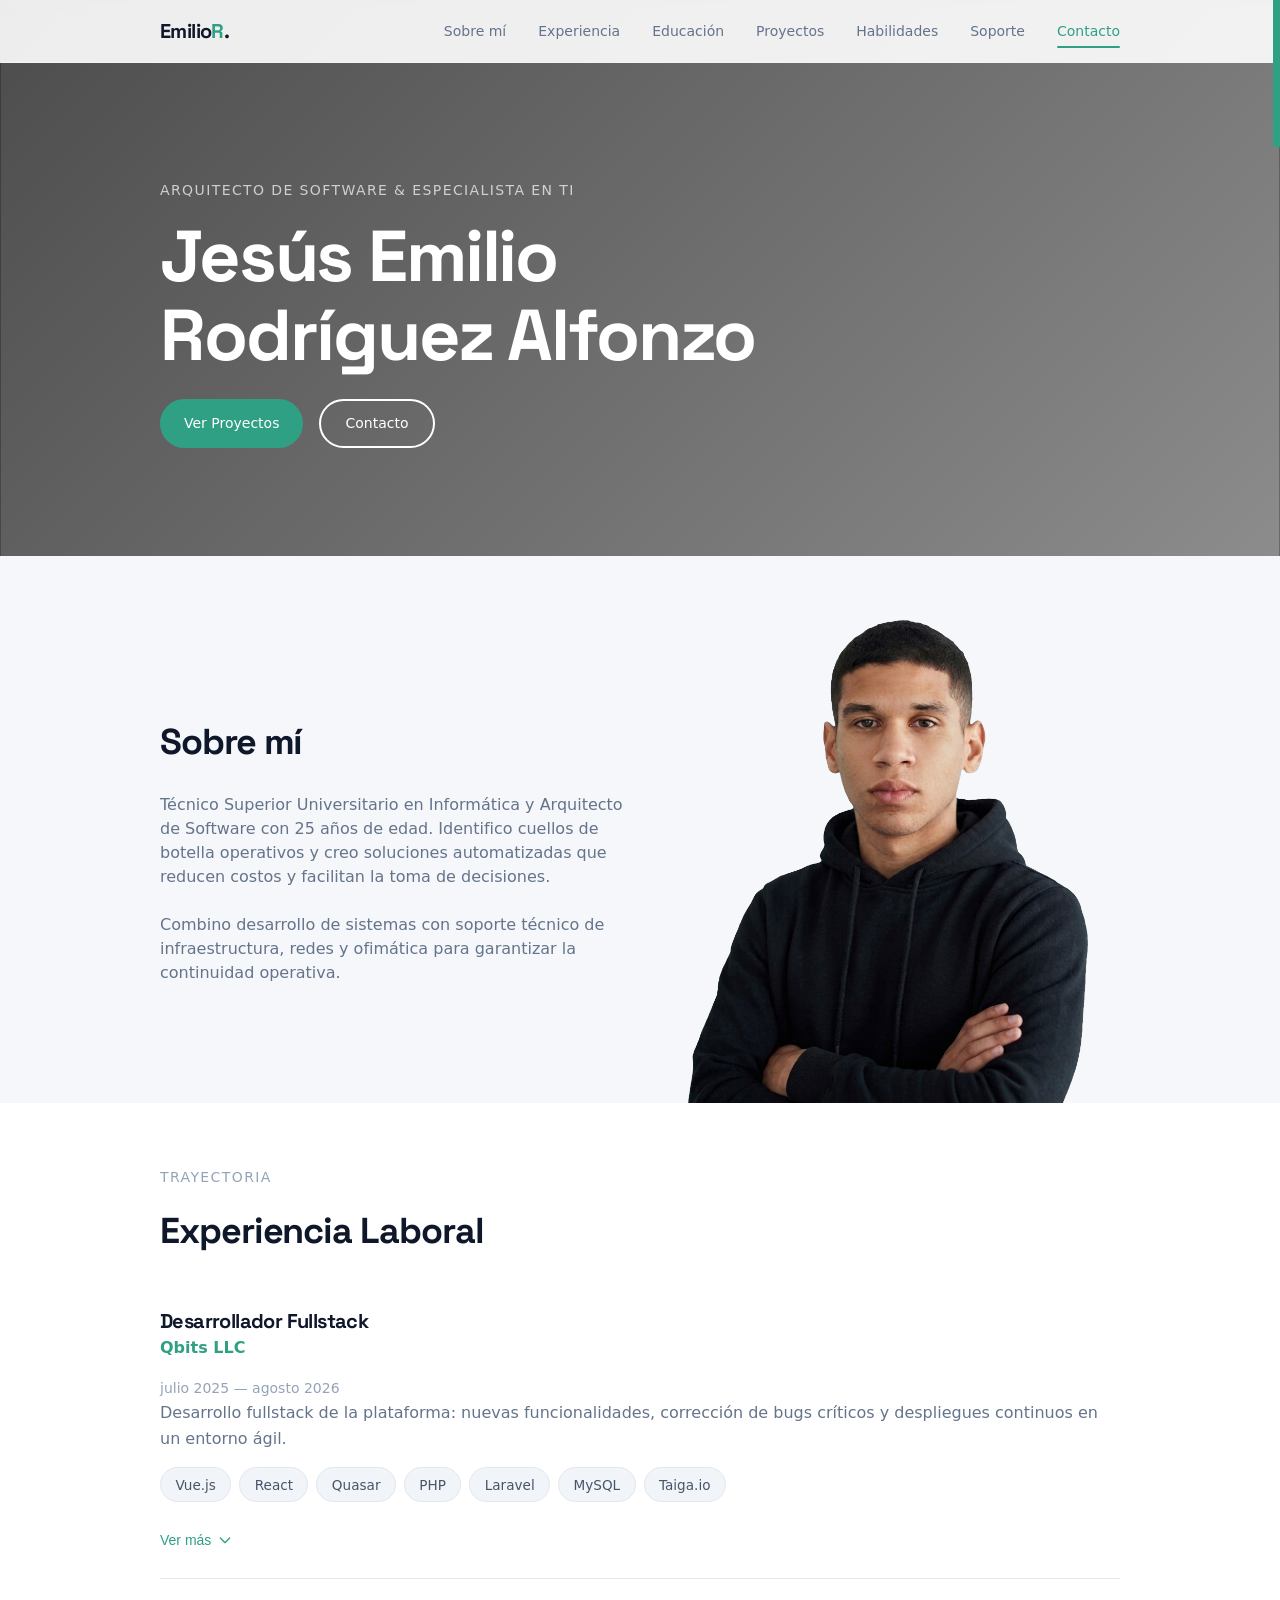
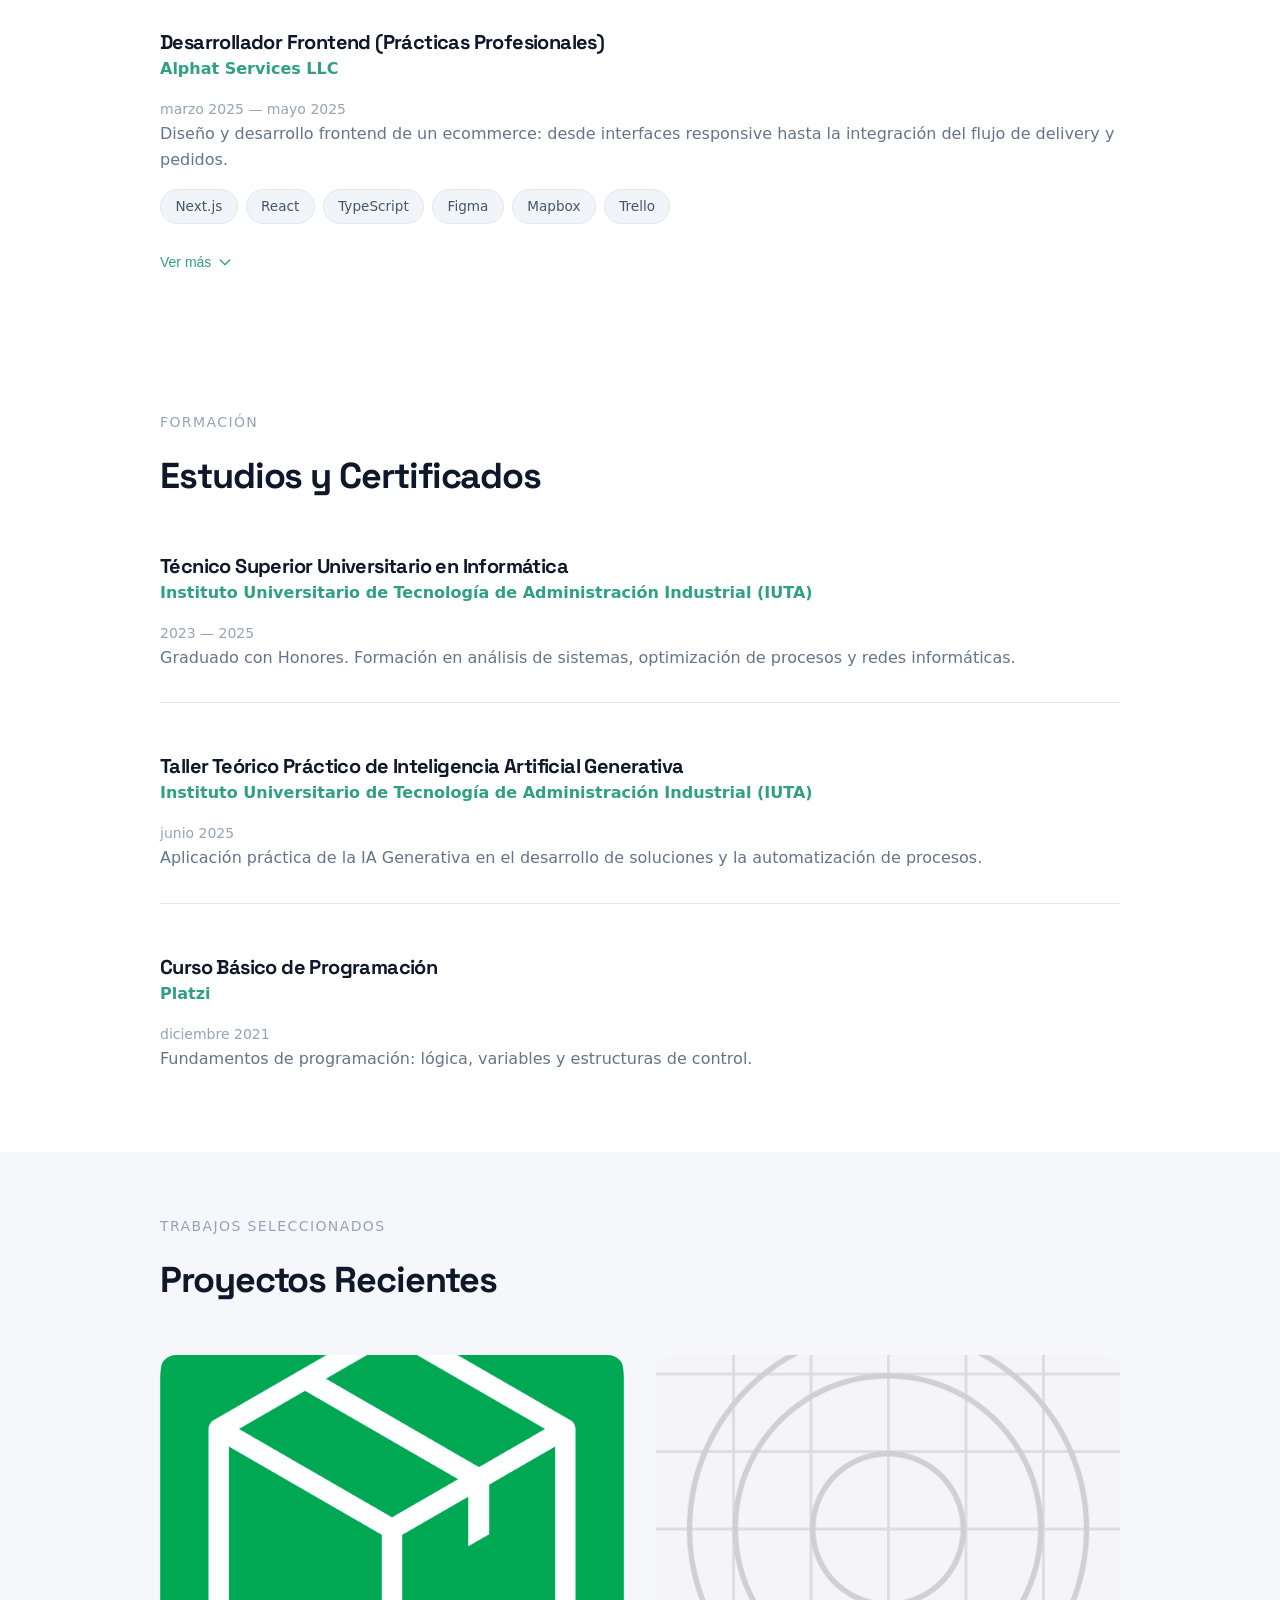
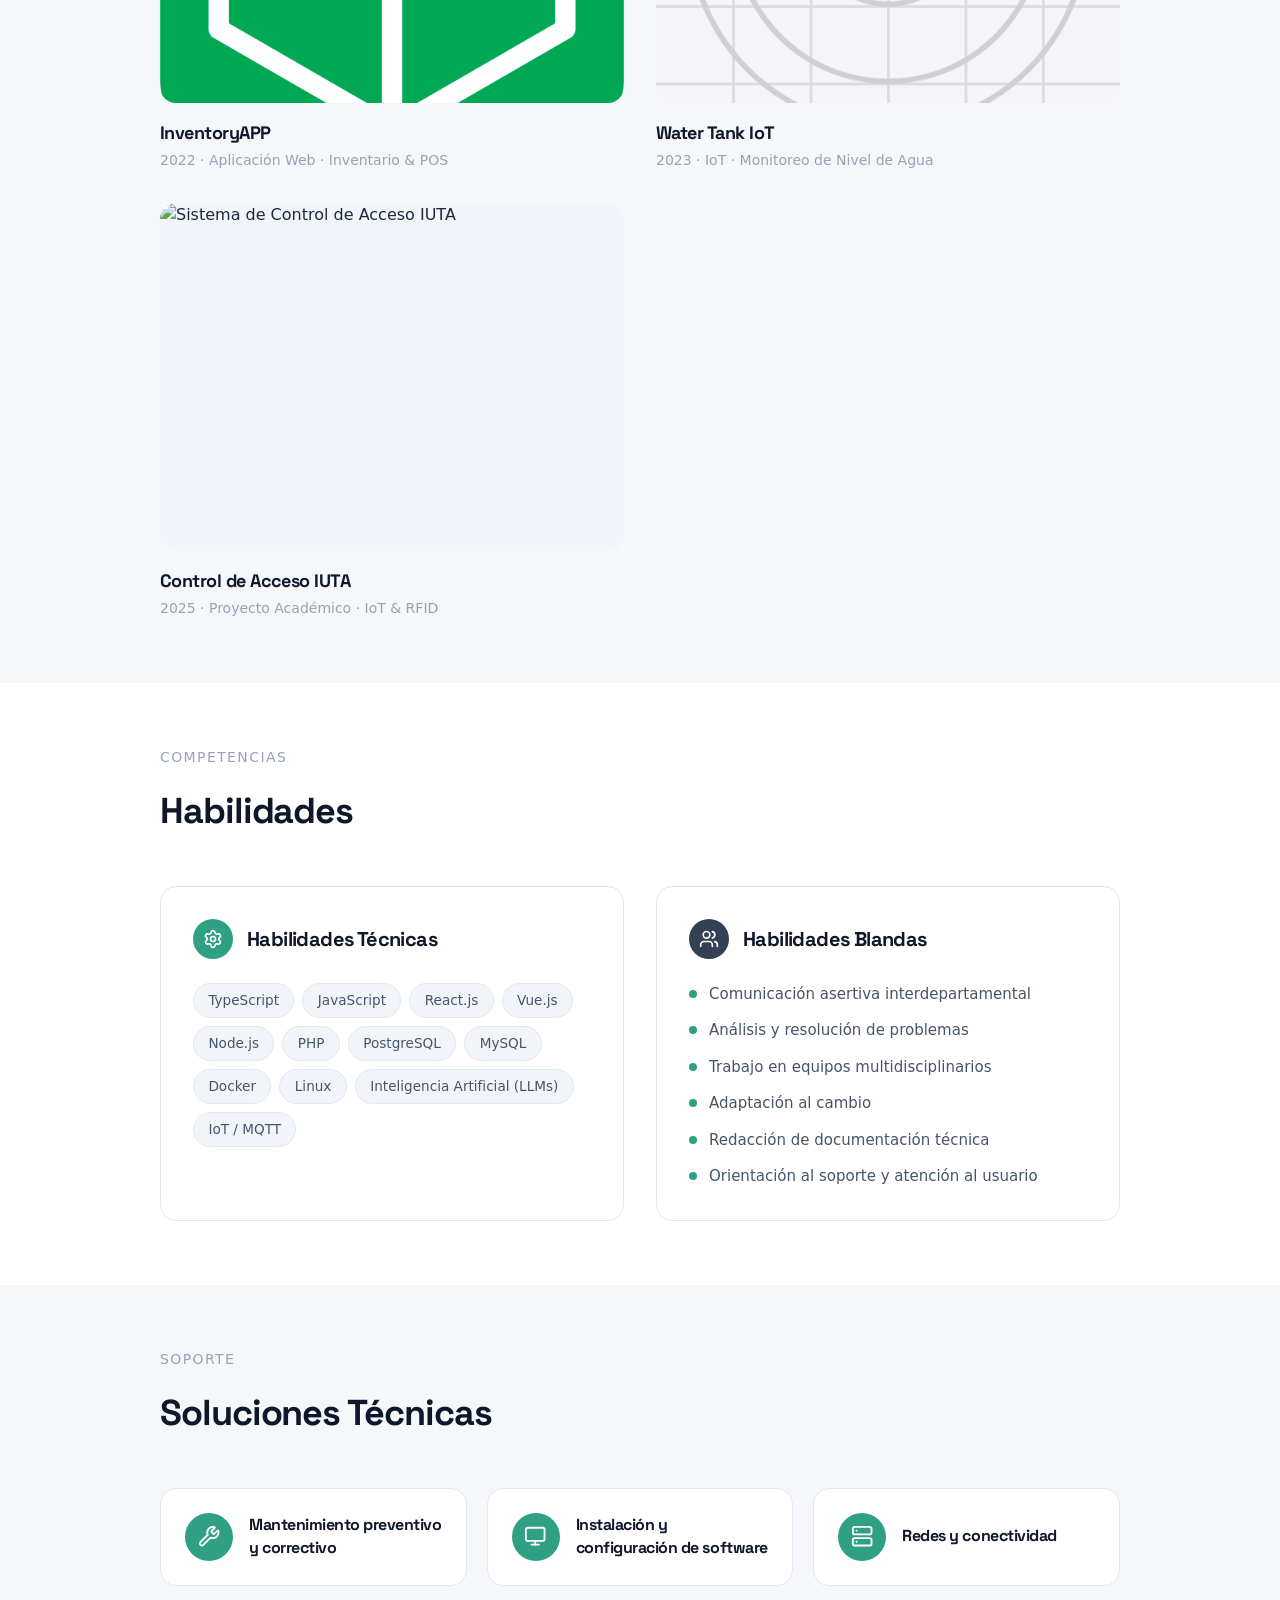
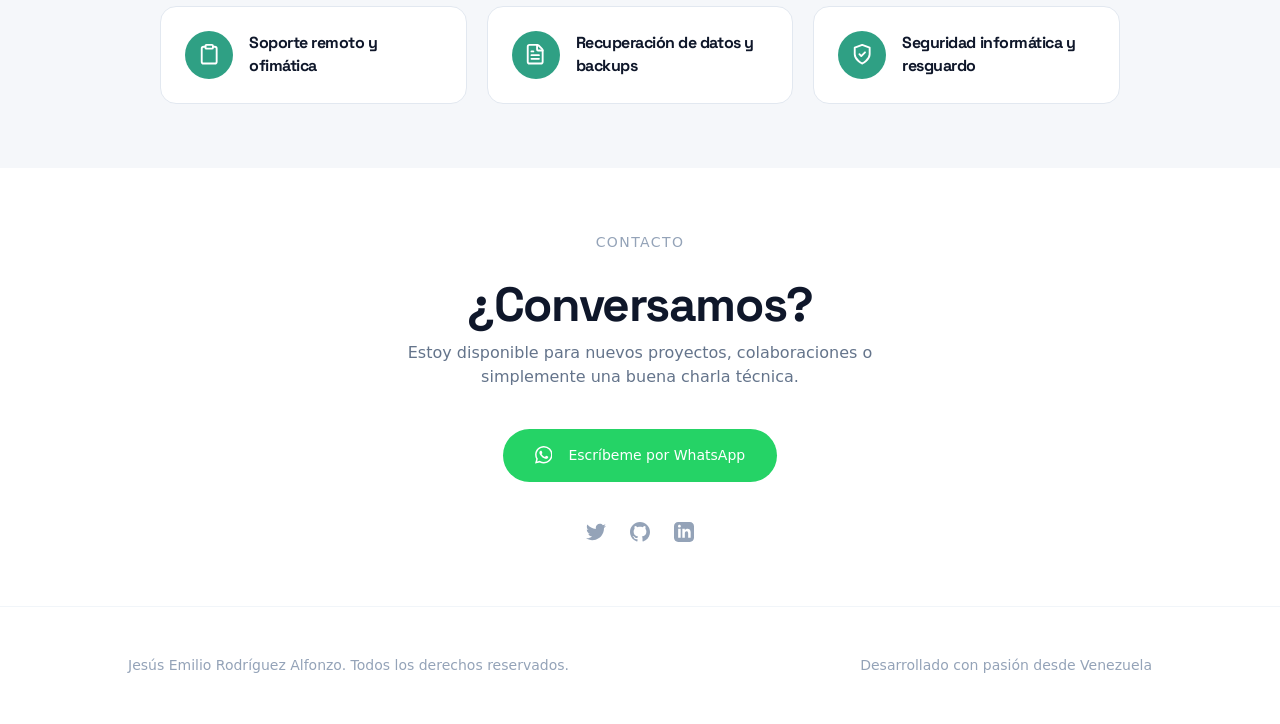
==== commit 396c9479: "soporte técnico: sexta tarjeta (seguridad) y sección renombrada a Soluciones Técnicas" ====
--- a/index.html
+++ b/index.html
@@ -322,8 +322,8 @@
     <section id="support" class="section bg-gray">
         <div class="container">
             <div class="section-header fade-in">
-                <p class="subtitle">Especialización</p>
-                <h2>Soporte Técnico</h2>
+                <p class="subtitle">Soporte</p>
+                <h2>Soluciones Técnicas</h2>
             </div>
             <div class="service-grid">
                 <!-- Tarjeta 1 -->
@@ -380,6 +380,16 @@
                         </svg>
                     </div>
                     <h3 class="service-title">Recuperación de datos y backups</h3>
+                </div>
+                <!-- Tarjeta 6 -->
+                <div class="service-card fade-in">
+                    <div class="service-icon">
+                        <svg fill="none" stroke="currentColor" stroke-width="2" stroke-linecap="round" stroke-linejoin="round" viewBox="0 0 24 24">
+                            <path d="M12 22s8-4 8-10V5l-8-3-8 3v7c0 6 8 10 8 10" />
+                            <path d="M9 12l2 2 4-4" />
+                        </svg>
+                    </div>
+                    <h3 class="service-title">Seguridad informática y resguardo</h3>
                 </div>
             </div>
         </div>
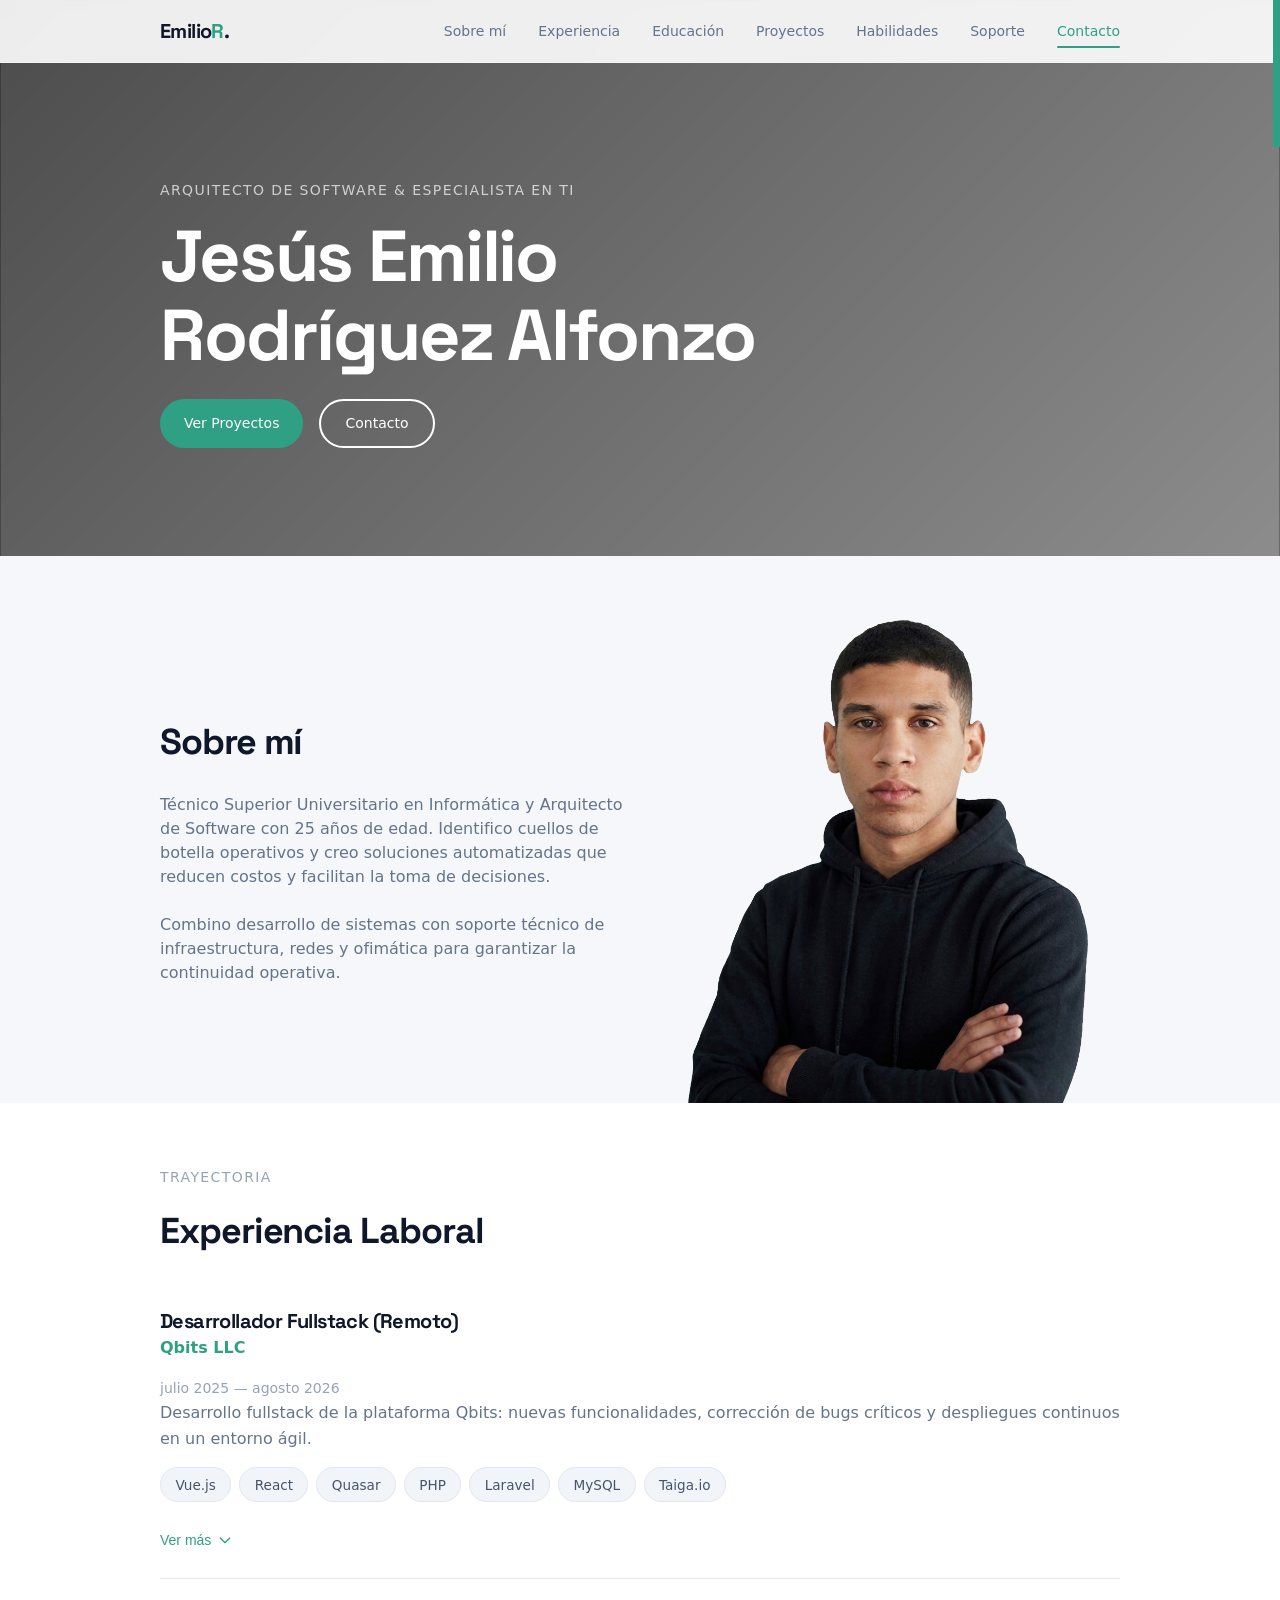
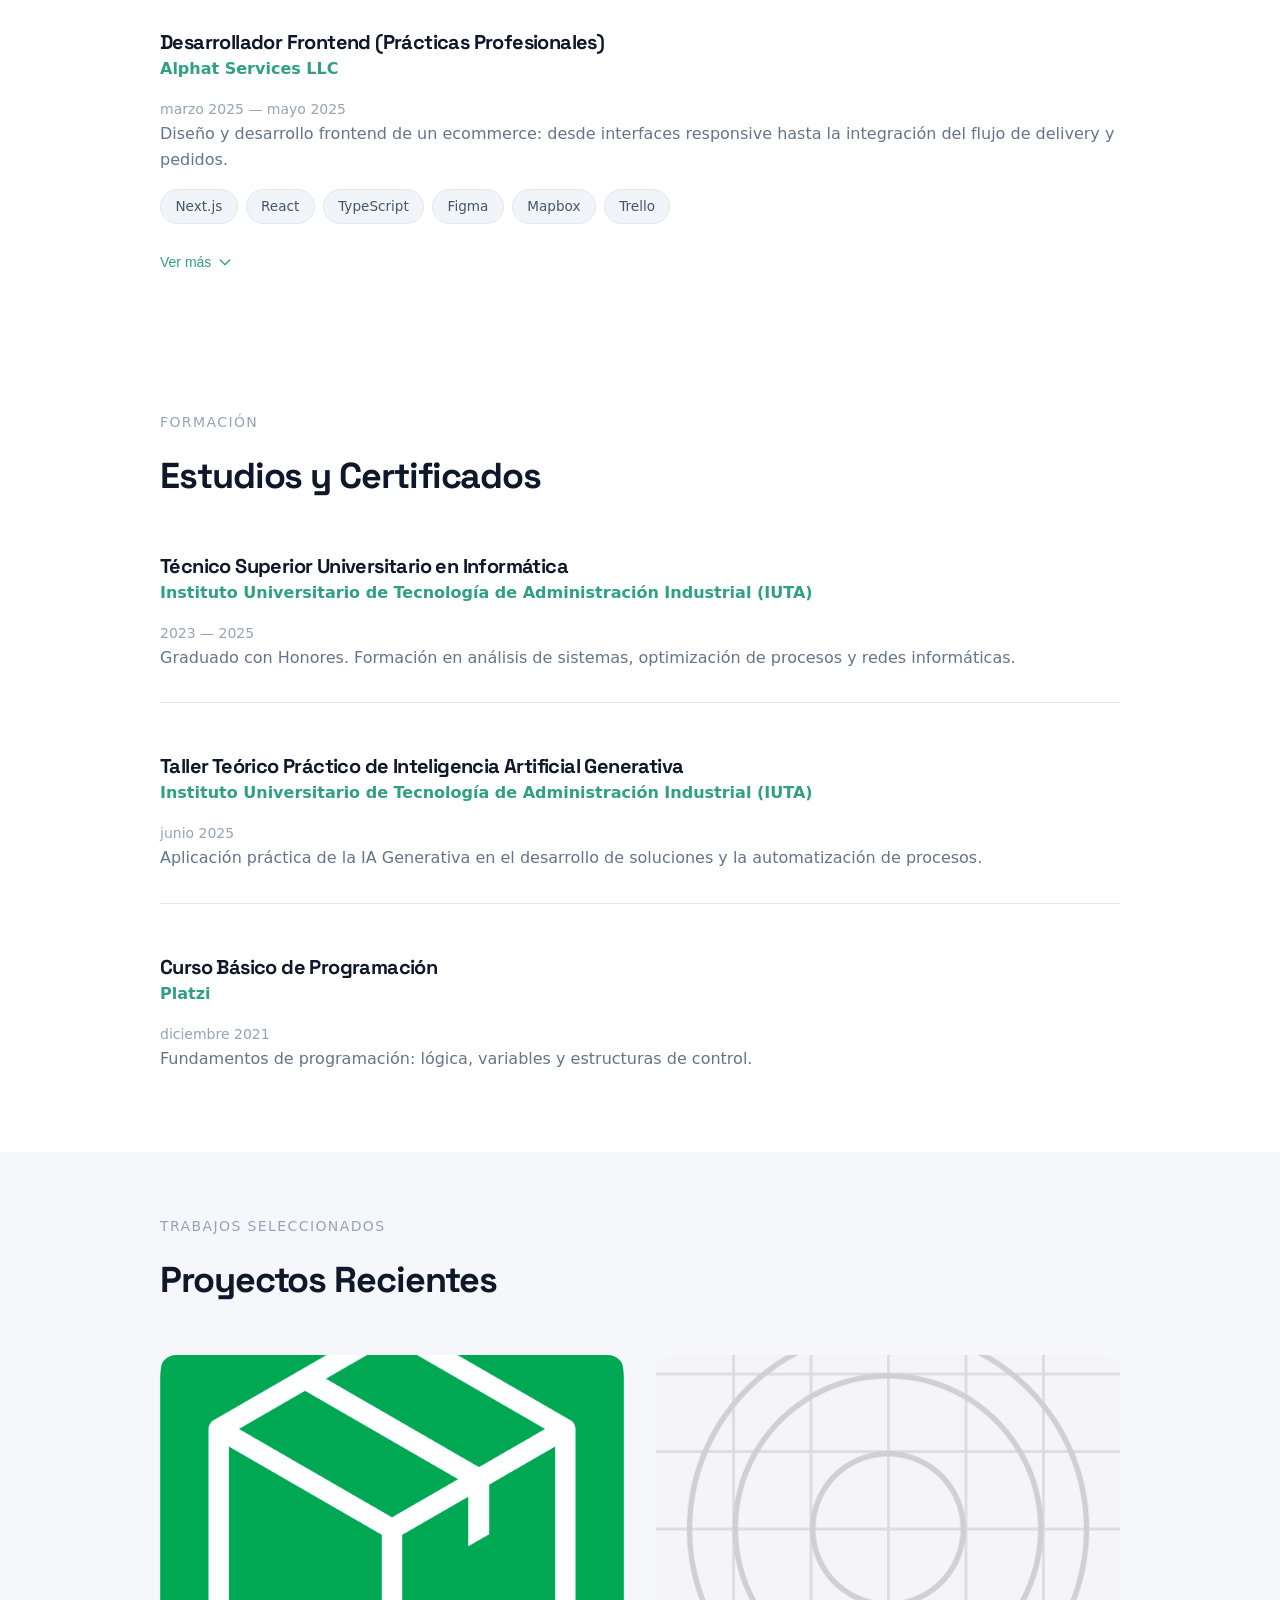
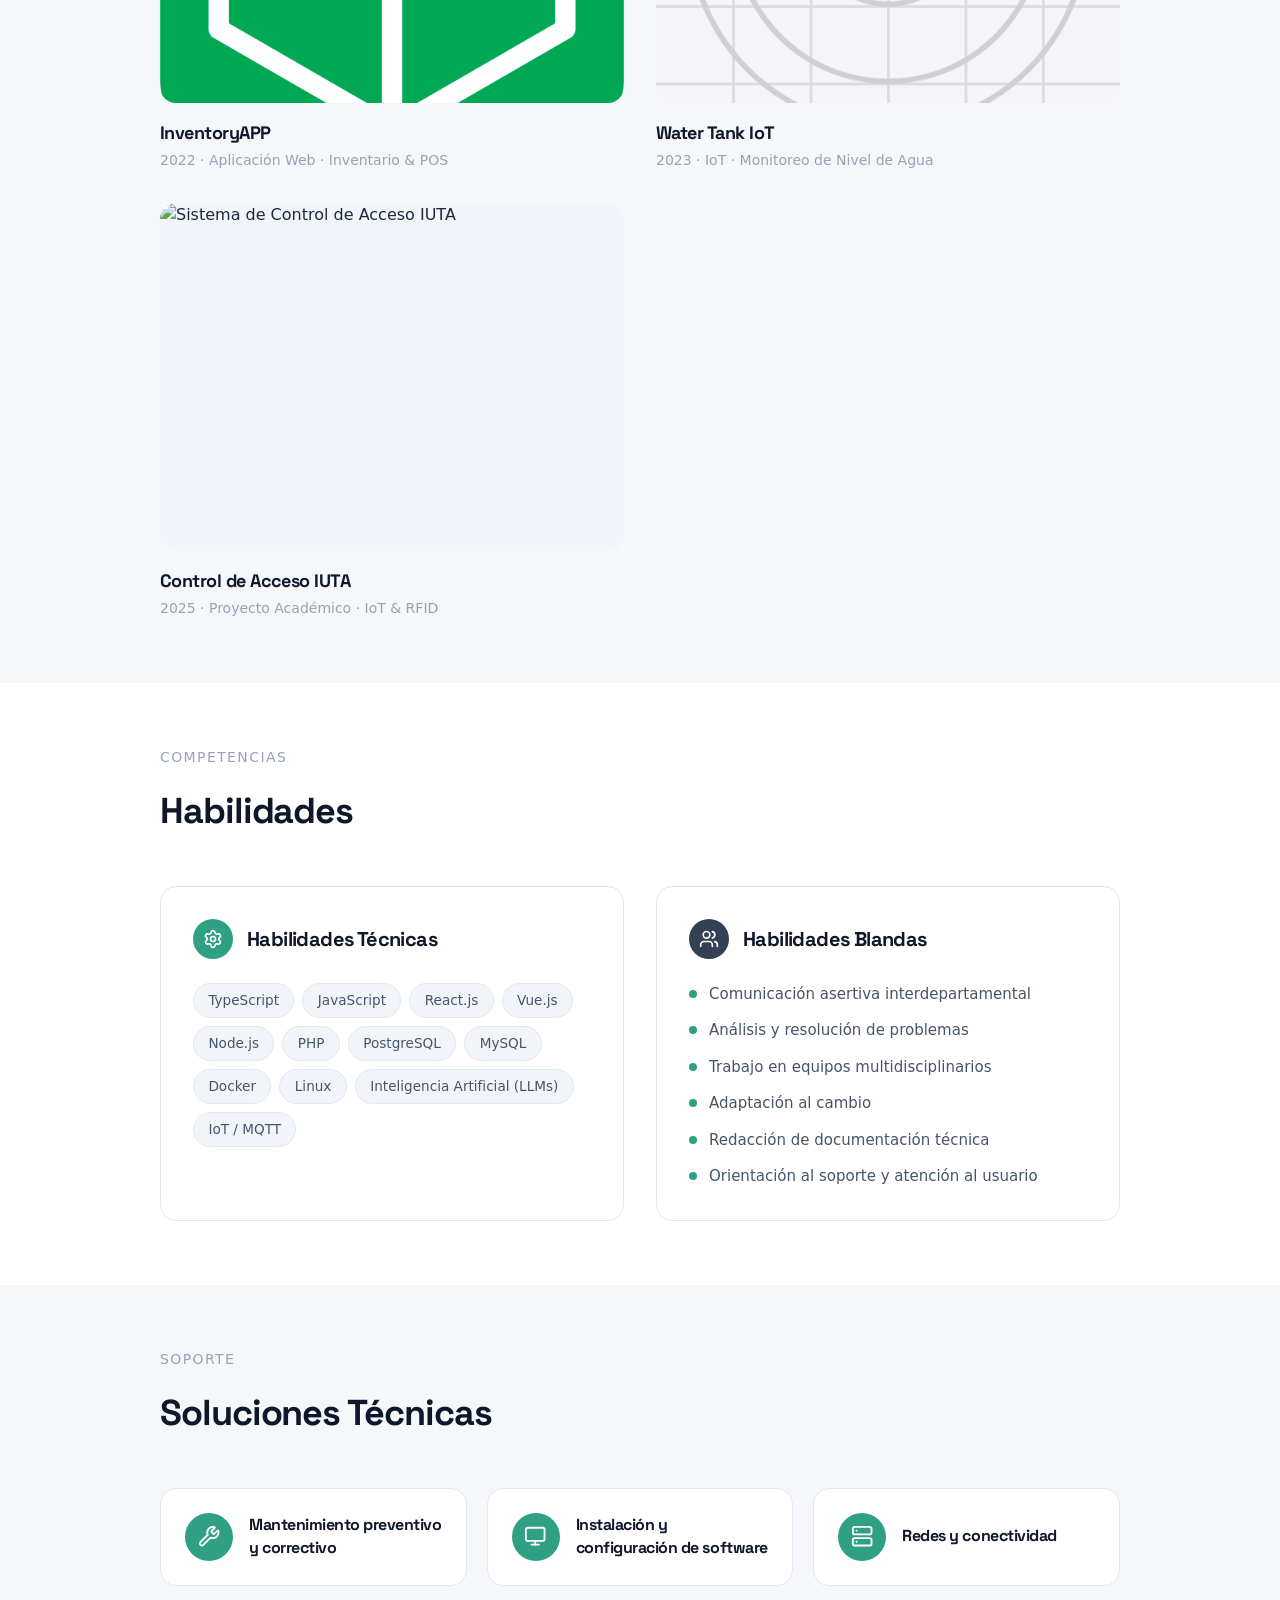
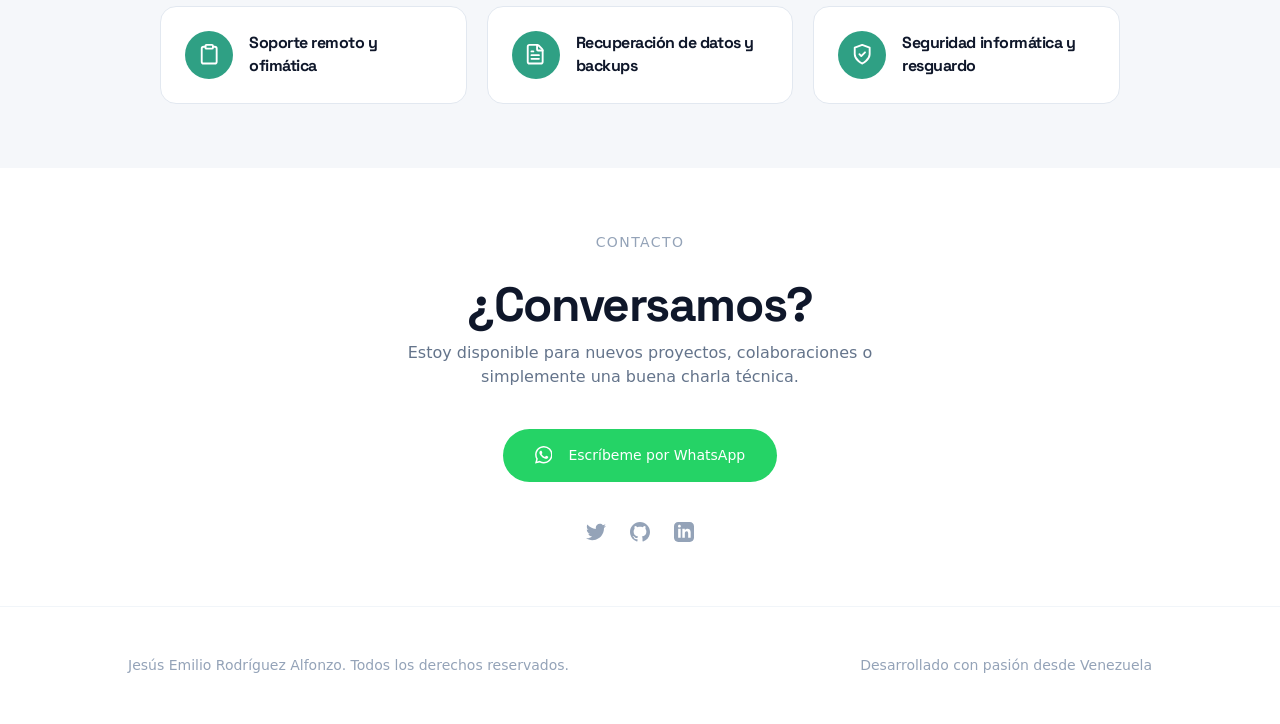
==== commit 007ea326: "favicon: agrega ícono </> en verde accent" ====
--- a/index.html
+++ b/index.html
@@ -5,6 +5,9 @@
     <meta charset="UTF-8">
     <meta name="viewport" content="width=device-width, initial-scale=1.0">
     <title>EmilioR</title>
+
+    <!-- Favicon -->
+    <link rel="icon" type="image/svg+xml" href="public/favicon.svg">
 
     <!-- Fuentes de Google -->
     <link rel="preconnect" href="https://fonts.googleapis.com">
@@ -99,11 +102,11 @@
         <div class="experience-list">
             <!-- Trabajo 1 -->
             <div class="experience-item fade-in">
-                <h3 class="job-title">Desarrollador Fullstack</h3>
+                <h3 class="job-title">Desarrollador Fullstack (Remoto)</h3>
                 <p class="company-name">Qbits LLC</p>
                 <span class="job-duration">julio 2025 — agosto 2026</span>
-                <p class="job-desc">Desarrollo fullstack de la plataforma: nuevas funcionalidades, corrección de bugs
-                    críticos y despliegues continuos en un entorno ágil.</p>
+                <p class="job-desc">Desarrollo fullstack de la plataforma Qbits: nuevas funcionalidades, corrección de
+                    bugs críticos y despliegues continuos en un entorno ágil.</p>
                 <div class="job-chips">
                     <span class="skill-chip">Vue.js</span>
                     <span class="skill-chip">React</span>
@@ -244,7 +247,8 @@
                 <!-- Proyecto 3 -->
                 <div class="project-card fade-in">
                     <div class="project-image">
-                        <img src="https://picsum.photos/id/180/800/600" alt="Sistema de Control de Acceso IUTA" loading="lazy">
+                        <img src="https://picsum.photos/id/180/800/600" alt="Sistema de Control de Acceso IUTA"
+                            loading="lazy">
                         <div class="project-overlay">
                             <div class="project-chips">
                                 <span class="chip">Python</span>
@@ -271,8 +275,10 @@
             <div class="skill-block fade-in">
                 <h3 class="skill-block-title">
                     <span class="skill-icon">
-                        <svg fill="none" stroke="currentColor" stroke-width="2" stroke-linecap="round" stroke-linejoin="round" viewBox="0 0 24 24">
-                            <path d="M9.671 4.136a2.34 2.34 0 0 1 4.659 0 2.34 2.34 0 0 0 3.319 1.915 2.34 2.34 0 0 1 2.33 4.033 2.34 2.34 0 0 0 0 3.831 2.34 2.34 0 0 1-2.33 4.033 2.34 2.34 0 0 0-3.319 1.915 2.34 2.34 0 0 1-4.659 0 2.34 2.34 0 0 0-3.32-1.915 2.34 2.34 0 0 1-2.33-4.033 2.34 2.34 0 0 0 0-3.831A2.34 2.34 0 0 1 6.35 6.051a2.34 2.34 0 0 0 3.319-1.915" />
+                        <svg fill="none" stroke="currentColor" stroke-width="2" stroke-linecap="round"
+                            stroke-linejoin="round" viewBox="0 0 24 24">
+                            <path
+                                d="M9.671 4.136a2.34 2.34 0 0 1 4.659 0 2.34 2.34 0 0 0 3.319 1.915 2.34 2.34 0 0 1 2.33 4.033 2.34 2.34 0 0 0 0 3.831 2.34 2.34 0 0 1-2.33 4.033 2.34 2.34 0 0 0-3.319 1.915 2.34 2.34 0 0 1-4.659 0 2.34 2.34 0 0 0-3.32-1.915 2.34 2.34 0 0 1-2.33-4.033 2.34 2.34 0 0 0 0-3.831A2.34 2.34 0 0 1 6.35 6.051a2.34 2.34 0 0 0 3.319-1.915" />
                             <circle cx="12" cy="12" r="3" />
                         </svg>
                     </span>
@@ -297,7 +303,8 @@
             <div class="skill-block fade-in">
                 <h3 class="skill-block-title">
                     <span class="skill-icon skill-icon--alt">
-                        <svg fill="none" stroke="currentColor" stroke-width="2" stroke-linecap="round" stroke-linejoin="round" viewBox="0 0 24 24">
+                        <svg fill="none" stroke="currentColor" stroke-width="2" stroke-linecap="round"
+                            stroke-linejoin="round" viewBox="0 0 24 24">
                             <path d="M16 21v-2a4 4 0 0 0-4-4H6a4 4 0 0 0-4 4v2" />
                             <path d="M16 3.128a4 4 0 0 1 0 7.744" />
                             <path d="M22 21v-2a4 4 0 0 0-3-3.87" />
@@ -329,8 +336,10 @@
                 <!-- Tarjeta 1 -->
                 <div class="service-card fade-in">
                     <div class="service-icon">
-                        <svg fill="none" stroke="currentColor" stroke-width="2" stroke-linecap="round" stroke-linejoin="round" viewBox="0 0 24 24">
-                            <path d="M14.7 6.3a1 1 0 0 0 0 1.4l1.6 1.6a1 1 0 0 0 1.4 0l3.106-3.105c.32-.322.863-.22.983.218a6 6 0 0 1-8.259 7.057l-7.91 7.91a1 1 0 0 1-2.999-3l7.91-7.91a6 6 0 0 1 7.057-8.259c.438.12.54.662.219.984z" />
+                        <svg fill="none" stroke="currentColor" stroke-width="2" stroke-linecap="round"
+                            stroke-linejoin="round" viewBox="0 0 24 24">
+                            <path
+                                d="M14.7 6.3a1 1 0 0 0 0 1.4l1.6 1.6a1 1 0 0 0 1.4 0l3.106-3.105c.32-.322.863-.22.983.218a6 6 0 0 1-8.259 7.057l-7.91 7.91a1 1 0 0 1-2.999-3l7.91-7.91a6 6 0 0 1 7.057-8.259c.438.12.54.662.219.984z" />
                         </svg>
                     </div>
                     <h3 class="service-title">Mantenimiento preventivo y correctivo</h3>
@@ -338,7 +347,8 @@
                 <!-- Tarjeta 2 -->
                 <div class="service-card fade-in">
                     <div class="service-icon">
-                        <svg fill="none" stroke="currentColor" stroke-width="2" stroke-linecap="round" stroke-linejoin="round" viewBox="0 0 24 24">
+                        <svg fill="none" stroke="currentColor" stroke-width="2" stroke-linecap="round"
+                            stroke-linejoin="round" viewBox="0 0 24 24">
                             <rect width="20" height="14" x="2" y="3" rx="2" />
                             <line x1="8" x2="16" y1="21" y2="21" />
                             <line x1="12" x2="12" y1="17" y2="21" />
@@ -349,7 +359,8 @@
                 <!-- Tarjeta 3 -->
                 <div class="service-card fade-in">
                     <div class="service-icon">
-                        <svg fill="none" stroke="currentColor" stroke-width="2" stroke-linecap="round" stroke-linejoin="round" viewBox="0 0 24 24">
+                        <svg fill="none" stroke="currentColor" stroke-width="2" stroke-linecap="round"
+                            stroke-linejoin="round" viewBox="0 0 24 24">
                             <rect width="20" height="8" x="2" y="2" rx="2" ry="2" />
                             <rect width="20" height="8" x="2" y="14" rx="2" ry="2" />
                             <line x1="6" x2="6.01" y1="6" y2="6" />
@@ -361,7 +372,8 @@
                 <!-- Tarjeta 4 -->
                 <div class="service-card fade-in">
                     <div class="service-icon">
-                        <svg fill="none" stroke="currentColor" stroke-width="2" stroke-linecap="round" stroke-linejoin="round" viewBox="0 0 24 24">
+                        <svg fill="none" stroke="currentColor" stroke-width="2" stroke-linecap="round"
+                            stroke-linejoin="round" viewBox="0 0 24 24">
                             <rect width="8" height="4" x="8" y="2" rx="1" ry="1" />
                             <path d="M16 4h2a2 2 0 0 1 2 2v14a2 2 0 0 1-2 2H6a2 2 0 0 1-2-2V6a2 2 0 0 1 2-2h2" />
                         </svg>
@@ -371,8 +383,10 @@
                 <!-- Tarjeta 5 -->
                 <div class="service-card fade-in">
                     <div class="service-icon">
-                        <svg fill="none" stroke="currentColor" stroke-width="2" stroke-linecap="round" stroke-linejoin="round" viewBox="0 0 24 24">
-                            <path d="M6 22a2 2 0 0 1-2-2V4a2 2 0 0 1 2-2h8a2.4 2.4 0 0 1 1.704.706l3.588 3.588A2.4 2.4 0 0 1 20 8v12a2 2 0 0 1-2 2z" />
+                        <svg fill="none" stroke="currentColor" stroke-width="2" stroke-linecap="round"
+                            stroke-linejoin="round" viewBox="0 0 24 24">
+                            <path
+                                d="M6 22a2 2 0 0 1-2-2V4a2 2 0 0 1 2-2h8a2.4 2.4 0 0 1 1.704.706l3.588 3.588A2.4 2.4 0 0 1 20 8v12a2 2 0 0 1-2 2z" />
                             <path d="M14 2v5a1 1 0 0 0 1 1h5" />
                             <path d="M10 9H8" />
                             <path d="M16 13H8" />
@@ -384,7 +398,8 @@
                 <!-- Tarjeta 6 -->
                 <div class="service-card fade-in">
                     <div class="service-icon">
-                        <svg fill="none" stroke="currentColor" stroke-width="2" stroke-linecap="round" stroke-linejoin="round" viewBox="0 0 24 24">
+                        <svg fill="none" stroke="currentColor" stroke-width="2" stroke-linecap="round"
+                            stroke-linejoin="round" viewBox="0 0 24 24">
                             <path d="M12 22s8-4 8-10V5l-8-3-8 3v7c0 6 8 10 8 10" />
                             <path d="M9 12l2 2 4-4" />
                         </svg>
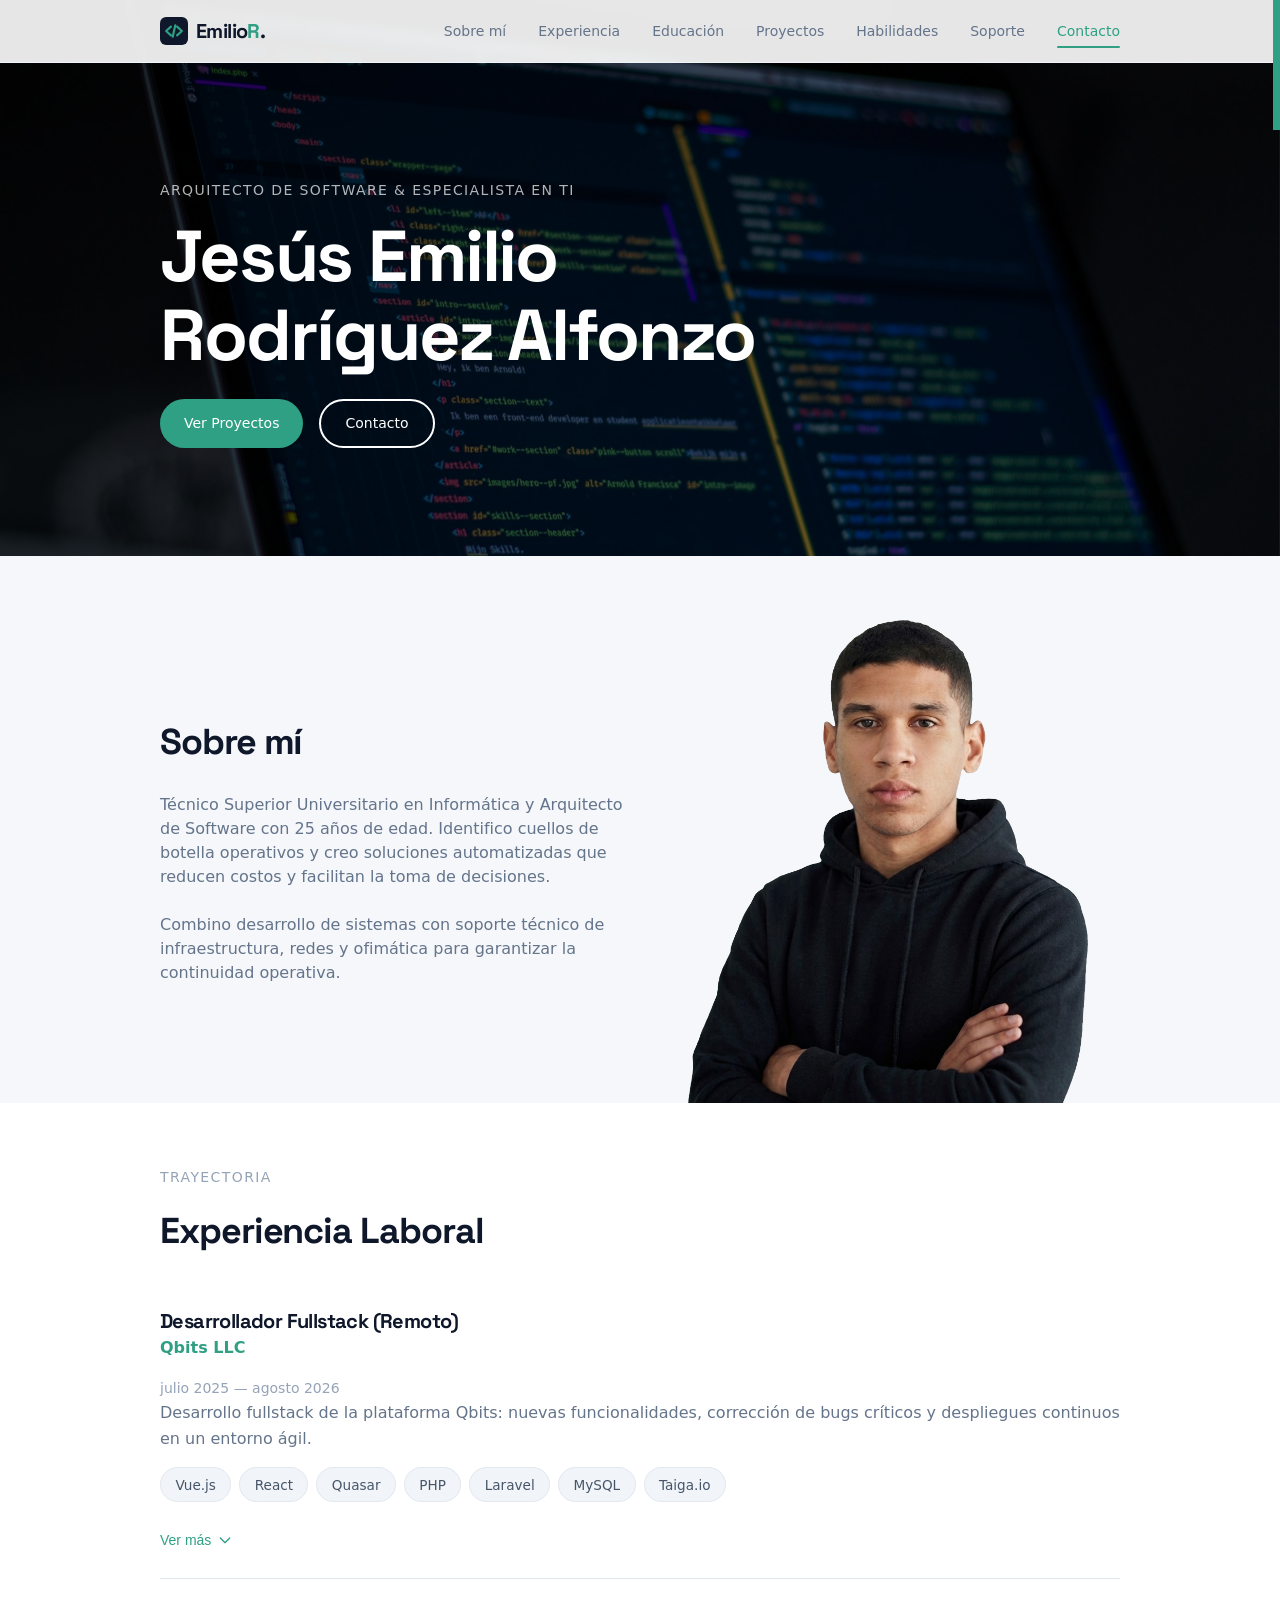
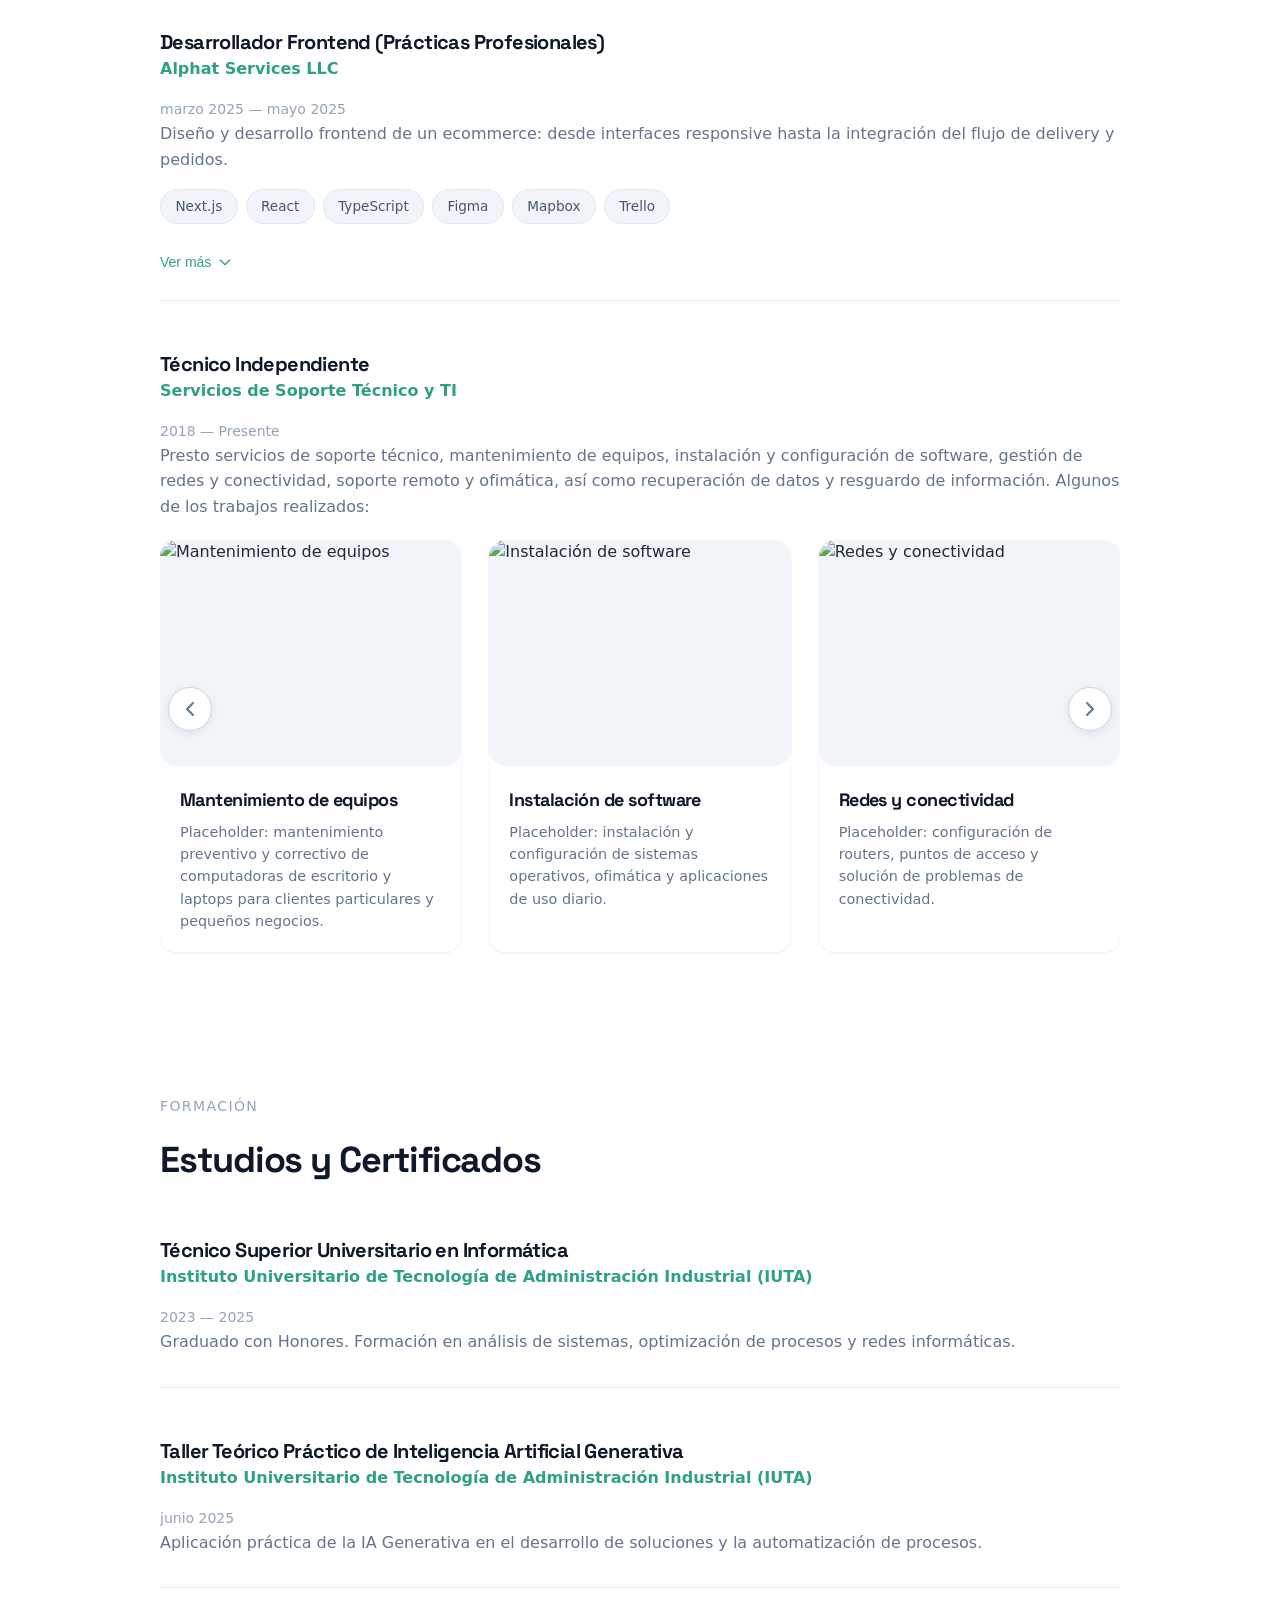
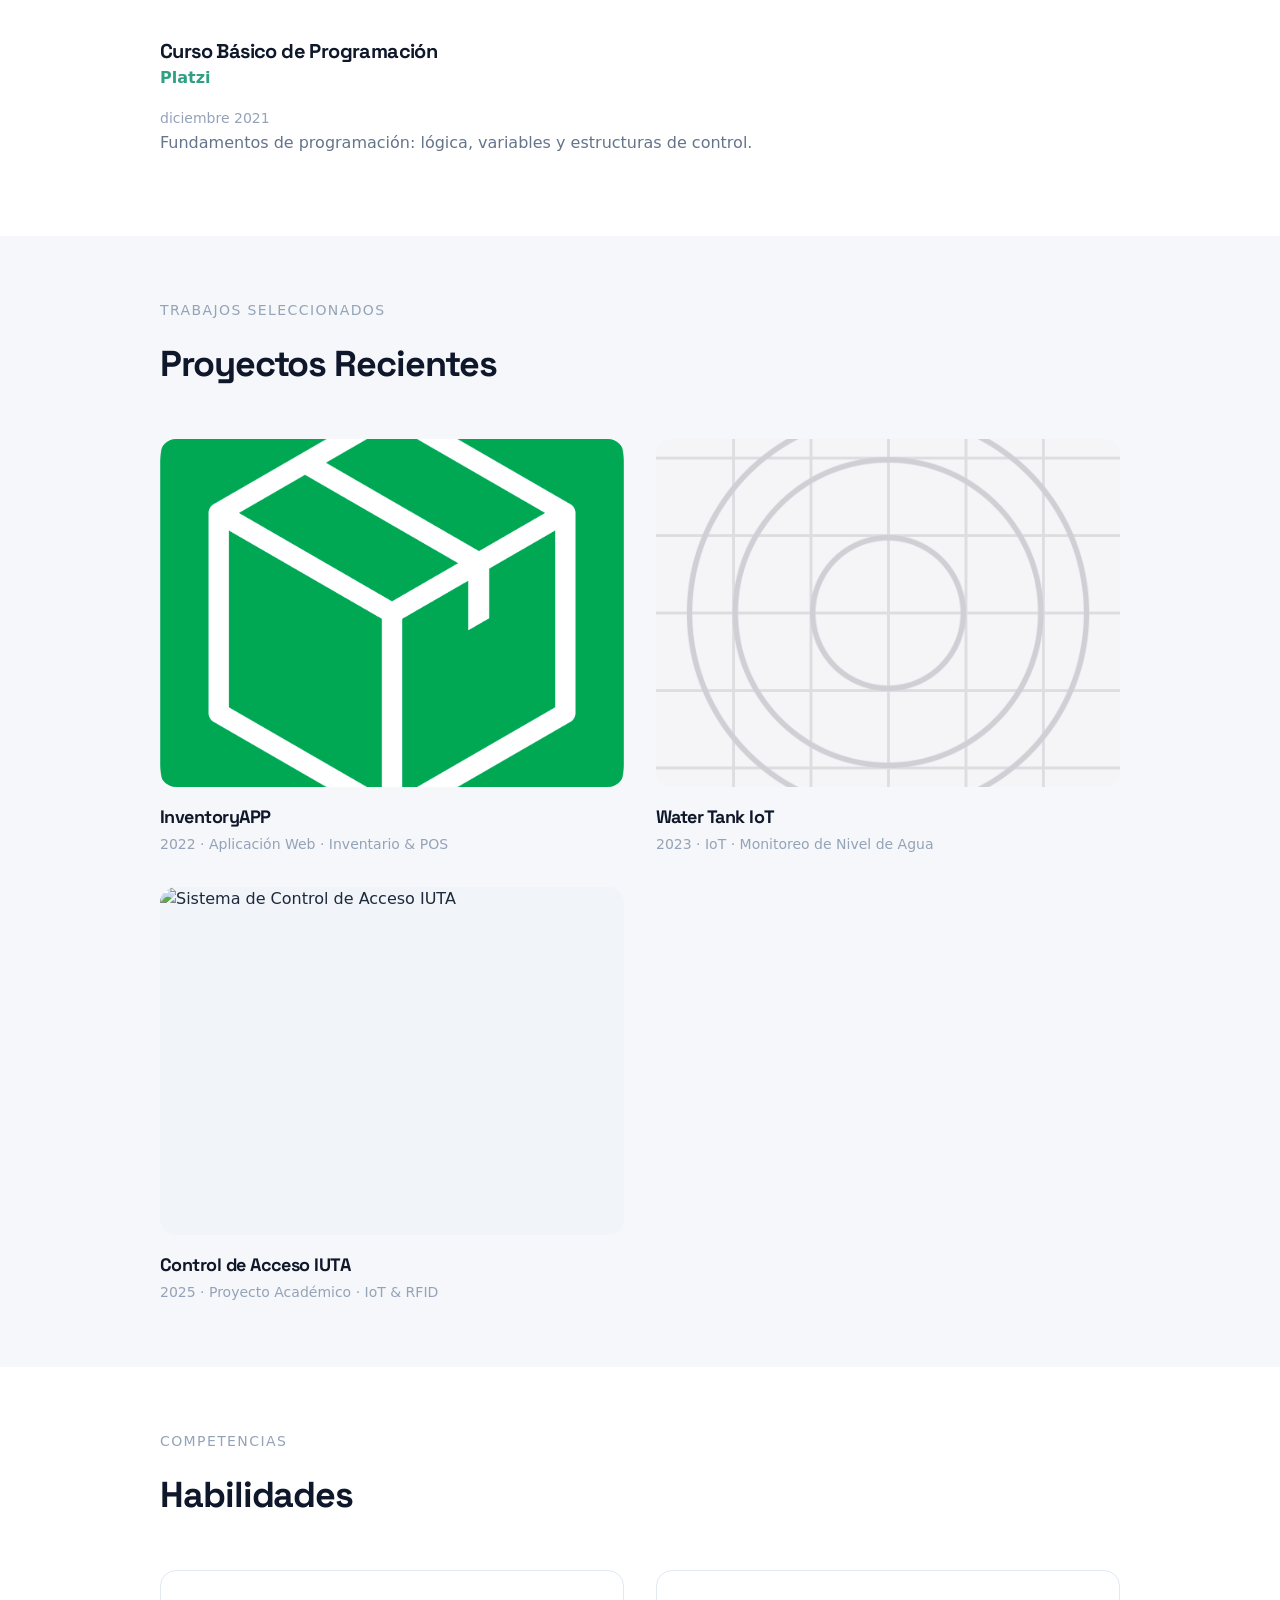
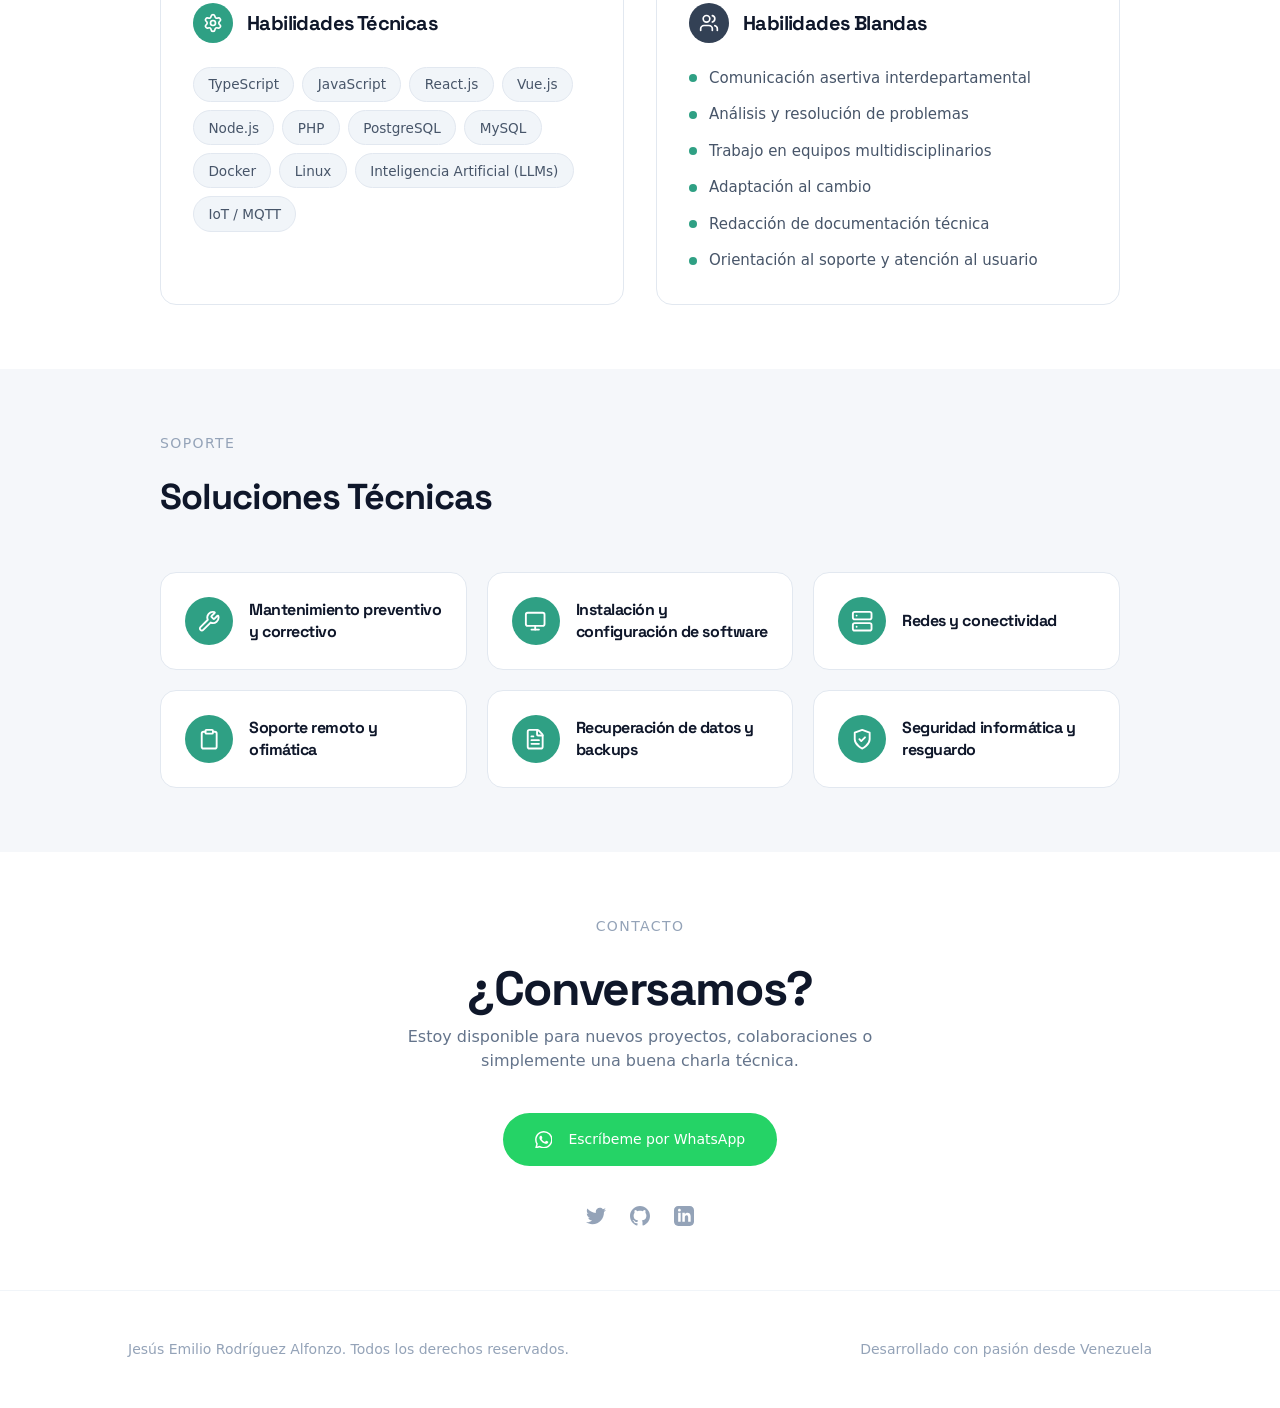
==== commit 5dac07dd: "carrusel Swiper para trabajo independiente, hero local e ícono de logo - Agrega carrusel Swiper con " ====
--- a/index.html
+++ b/index.html
@@ -14,6 +14,9 @@
     <link rel="preconnect" href="https://fonts.gstatic.com" crossorigin>
     <link href="https://fonts.googleapis.com/css2?family=Space+Grotesk:wght@500;700&display=swap" rel="stylesheet">
 
+    <!-- Swiper -->
+    <link rel="stylesheet" href="vendor/swiper/swiper-bundle.min.css">
+
     <link rel="stylesheet" href="styles.css">
 </head>
 
@@ -27,7 +30,8 @@
     <!-- Navegación -->
     <nav class="navbar">
         <div class="navbar-content">
-            <span class="logo">Emilio<span class="r">R</span>.</span>
+            <span class="logo"><img src="public/favicon.svg" alt="" class="logo-icon" aria-hidden="true">Emilio<span
+                    class="r">R</span>.</span>
             <div class="nav-links">
                 <a href="#about">Sobre mí</a>
                 <a href="#experience">Experiencia</a>
@@ -58,7 +62,7 @@
     <!-- Sección Hero -->
     <section class="hero container fade-in">
         <div class="hero-bg">
-            <img src="https://images.unsplash.com/photo-1555066931-4365d14bab8c?w=1920&q=80" alt="" />
+            <img src="public/hero.jpg" alt="" />
             <div class="hero-overlay"></div>
         </div>
         <div class="hero-content">
@@ -88,7 +92,7 @@
                 </p>
             </div>
             <div class="about-photo fade-in">
-                <img src="public/fotoV2.png" alt="Jesús Emilio Rodríguez Alfonzo" />
+                <img src="public/foto.png" alt="Jesús Emilio Rodríguez Alfonzo" />
             </div>
         </div>
     </section>
@@ -170,6 +174,31 @@
                     </svg>
                 </button>
             </div>
+
+            <!-- Trabajo 3: Técnico Independiente -->
+            <div class="experience-item fade-in">
+                <h3 class="job-title">Técnico Independiente</h3>
+                <p class="company-name">Servicios de Soporte Técnico y TI</p>
+                <span class="job-duration">2018 — Presente</span>
+                <p class="job-desc">Presto servicios de soporte técnico, mantenimiento de equipos, instalación y
+                    configuración de software, gestión de redes y conectividad, soporte remoto y ofimática, así como
+                    recuperación de datos y resguardo de información. Algunos de los trabajos realizados:</p>
+                <div class="swiper fade-in" id="freelanceCarousel">
+                    <div class="swiper-wrapper" id="freelanceTrack"></div>
+                    <button class="carousel-btn swiper-button-prev" id="carouselPrev" aria-label="Anterior">
+                        <svg fill="none" stroke="currentColor" stroke-width="2" stroke-linecap="round"
+                            stroke-linejoin="round" viewBox="0 0 24 24">
+                            <path d="M15 18l-6-6 6-6" />
+                        </svg>
+                    </button>
+                    <button class="carousel-btn swiper-button-next" id="carouselNext" aria-label="Siguiente">
+                        <svg fill="none" stroke="currentColor" stroke-width="2" stroke-linecap="round"
+                            stroke-linejoin="round" viewBox="0 0 24 24">
+                            <path d="M9 6l6 6-6 6" />
+                        </svg>
+                    </button>
+                </div>
+            </div>
         </div>
     </section>
 
@@ -217,7 +246,7 @@
                 <!-- Proyecto 1 -->
                 <div class="project-card fade-in">
                     <div class="project-image">
-                        <img src="public/inventory-logo.png" alt="InventoryAPP" loading="lazy">
+                        <img src="public/projects/inventory-logo.png" alt="InventoryAPP" loading="lazy">
                         <div class="project-overlay">
                             <div class="project-chips">
                                 <span class="chip">PHP</span>
@@ -232,7 +261,7 @@
                 <!-- Proyecto 2 -->
                 <div class="project-card fade-in">
                     <div class="project-image">
-                        <img src="public/watertank-icon.png" alt="react-native-watertank" loading="lazy">
+                        <img src="public/projects/watertank-icon.png" alt="react-native-watertank" loading="lazy">
                         <div class="project-overlay">
                             <div class="project-chips">
                                 <span class="chip">React Native</span>
@@ -484,6 +513,7 @@
         </div>
     </footer>
 
+    <script src="vendor/swiper/swiper-bundle.min.js"></script>
     <script src="script.js"></script>
 </body>
 
--- a/styles.css
+++ b/styles.css
@@ -200,6 +200,15 @@
 
         .logo {
             font-size: 1.25rem;
+            display: inline-flex;
+            align-items: center;
+        }
+
+        .logo-icon {
+            width: 1.75rem;
+            height: 1.75rem;
+            display: block;
+            margin-right: 0.5rem;
         }
 
         .nav-links {
@@ -791,6 +800,112 @@
             color: var(--gray-400);
         }
 
+        /* Sección Trabajo Independiente (Carrusel) */
+        .swiper#freelanceCarousel {
+            width: 100%;
+            padding: 0.25rem 0 1rem;
+            position: relative;
+        }
+
+        .swiper-slide {
+            height: auto;
+        }
+
+        .freelance-card {
+            height: 100%;
+            background: var(--white);
+            border-radius: 1rem;
+            overflow: hidden;
+            box-shadow: 0 1px 3px rgba(0, 0, 0, 0.08);
+            display: flex;
+            flex-direction: column;
+            transition: transform 0.3s ease, box-shadow 0.3s ease;
+        }
+
+        .freelance-card:hover {
+            transform: translateY(-4px);
+            box-shadow: 0 12px 28px rgba(0, 0, 0, 0.12);
+        }
+
+        .freelance-card .project-image {
+            margin-bottom: 0;
+            aspect-ratio: 4/3;
+        }
+
+        .freelance-body {
+            padding: 1.25rem;
+            display: flex;
+            flex-direction: column;
+            gap: 0.5rem;
+        }
+
+        .freelance-title {
+            font-size: 1.125rem;
+            margin: 0;
+        }
+
+        .freelance-desc {
+            font-size: 0.9rem;
+            color: var(--gray-500);
+            line-height: 1.55;
+            margin: 0;
+        }
+
+        /* Botones de navegación Swiper */
+        .carousel-btn.swiper-button-prev,
+        .carousel-btn.swiper-button-next {
+            position: absolute;
+            top: 40%;
+            z-index: 30;
+            width: 2.75rem;
+            height: 2.75rem;
+            border-radius: 9999px;
+            border: 1px solid var(--gray-300);
+            background: var(--white);
+            color: var(--gray-500);
+            display: flex;
+            align-items: center;
+            justify-content: center;
+            cursor: pointer;
+            transition: background 0.25s ease, color 0.25s ease, border-color 0.25s ease;
+            box-shadow: 0 2px 8px rgba(0, 0, 0, 0.08);
+        }
+
+        .carousel-btn.swiper-button-prev {
+            left: 0.5rem;
+        }
+
+        .carousel-btn.swiper-button-next {
+            right: 0.5rem;
+        }
+
+        .carousel-btn svg {
+            width: 1.5rem;
+            height: 1.5rem;
+        }
+
+        .carousel-btn.swiper-button-prev::after,
+        .carousel-btn.swiper-button-next::after {
+            display: none;
+        }
+
+        .carousel-btn.swiper-button-prev:hover,
+        .carousel-btn.swiper-button-next:hover {
+            background: var(--accent);
+            border-color: var(--accent);
+            color: var(--white);
+        }
+
+        .carousel-btn.swiper-button-disabled {
+            opacity: 0.35;
+            pointer-events: none;
+        }
+
+        /* Sin indicador de paginación */
+        #freelanceCarousel .swiper-pagination {
+            display: none;
+        }
+
         /* Sección Contacto */
         .contact {
             text-align: center;
@@ -996,6 +1111,18 @@
             .article-title {
                 margin-bottom: 1.5rem;
             }
+
+            /* El carrusel rompe el padding del container para verse
+               de borde a borde en mobile (los botones quedan ocultos). */
+            .swiper#freelanceCarousel {
+                margin-inline: calc(-1 * clamp(1.25rem, 4vw, 2rem));
+                width: auto;
+            }
+
+            .carousel-btn.swiper-button-prev,
+            .carousel-btn.swiper-button-next {
+                display: none;
+            }
         }
 
         /* Pie de Página */
@@ -1017,7 +1144,7 @@
         }
 
         /* Consultas de Medios Responsivas */
-        @media (min-width: 820px) {
+        @media (min-width: 850px) {
             .nav-links {
                 display: flex;
             }
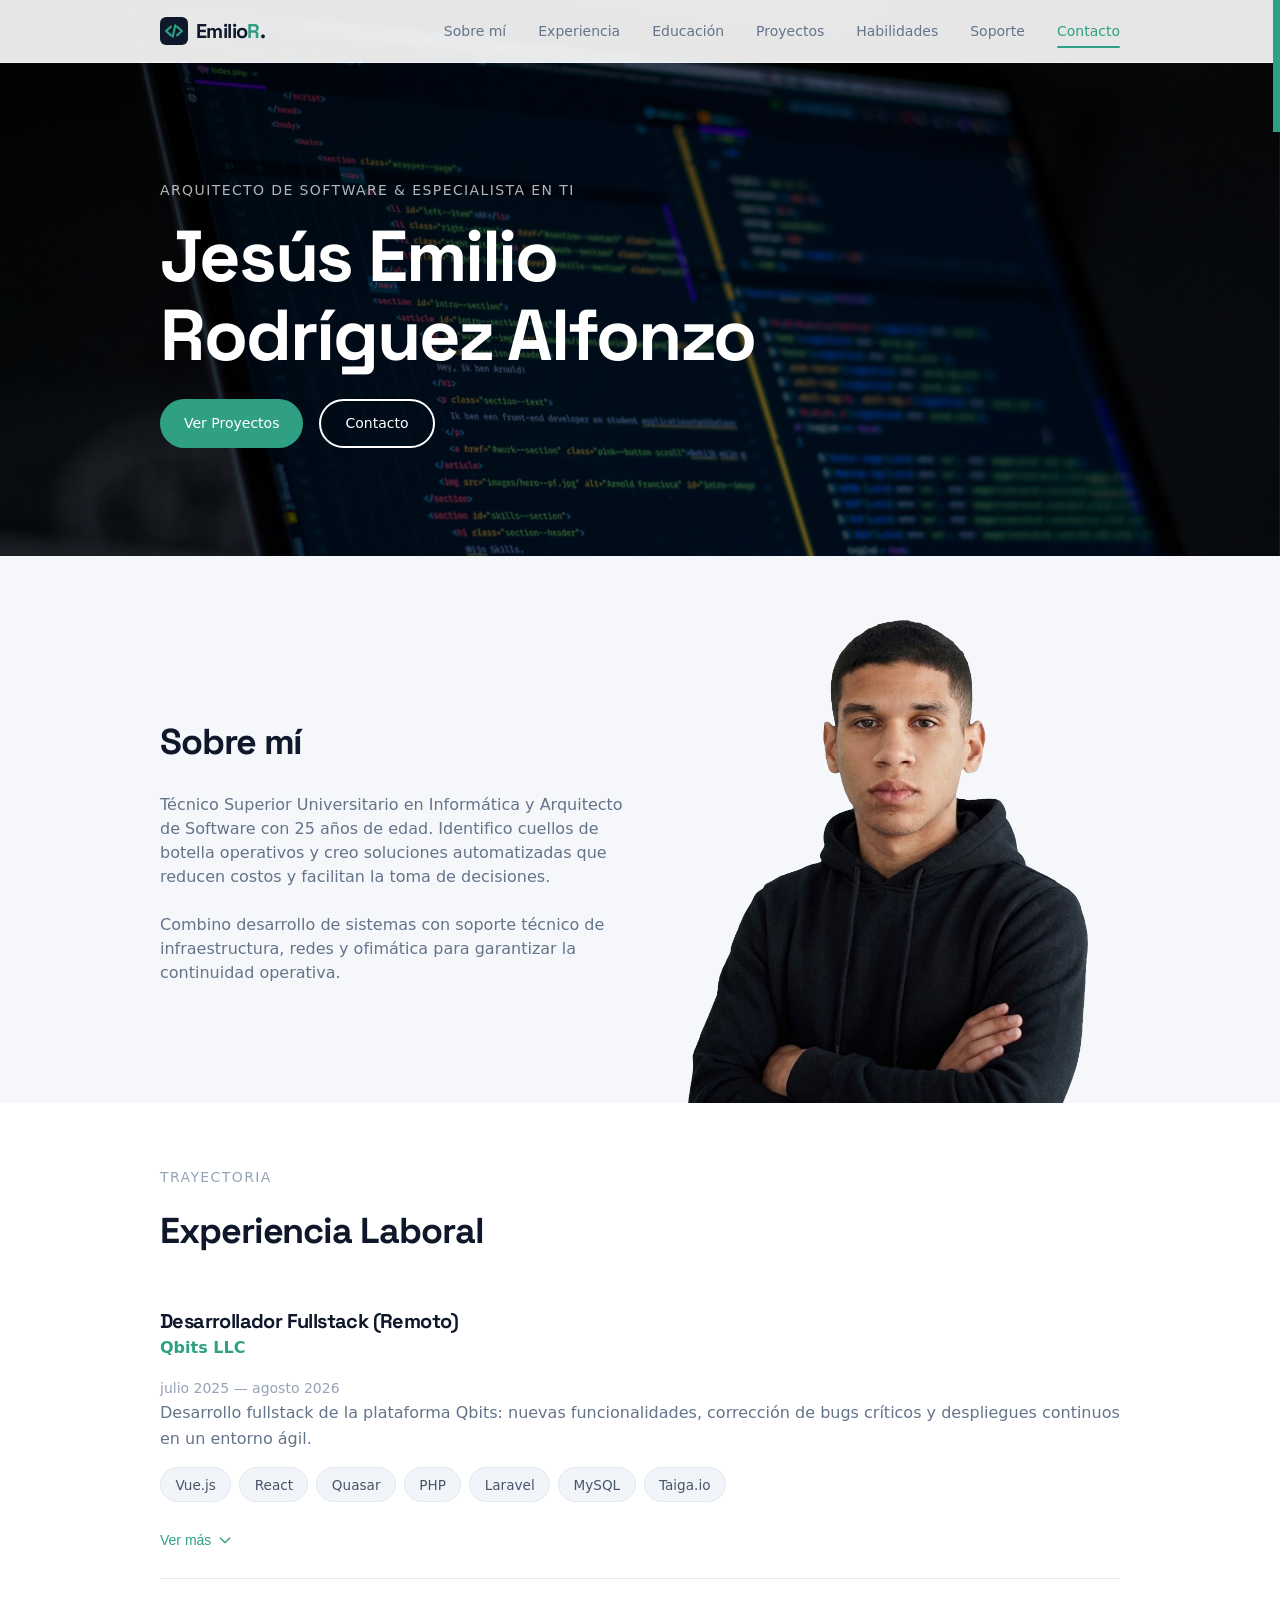
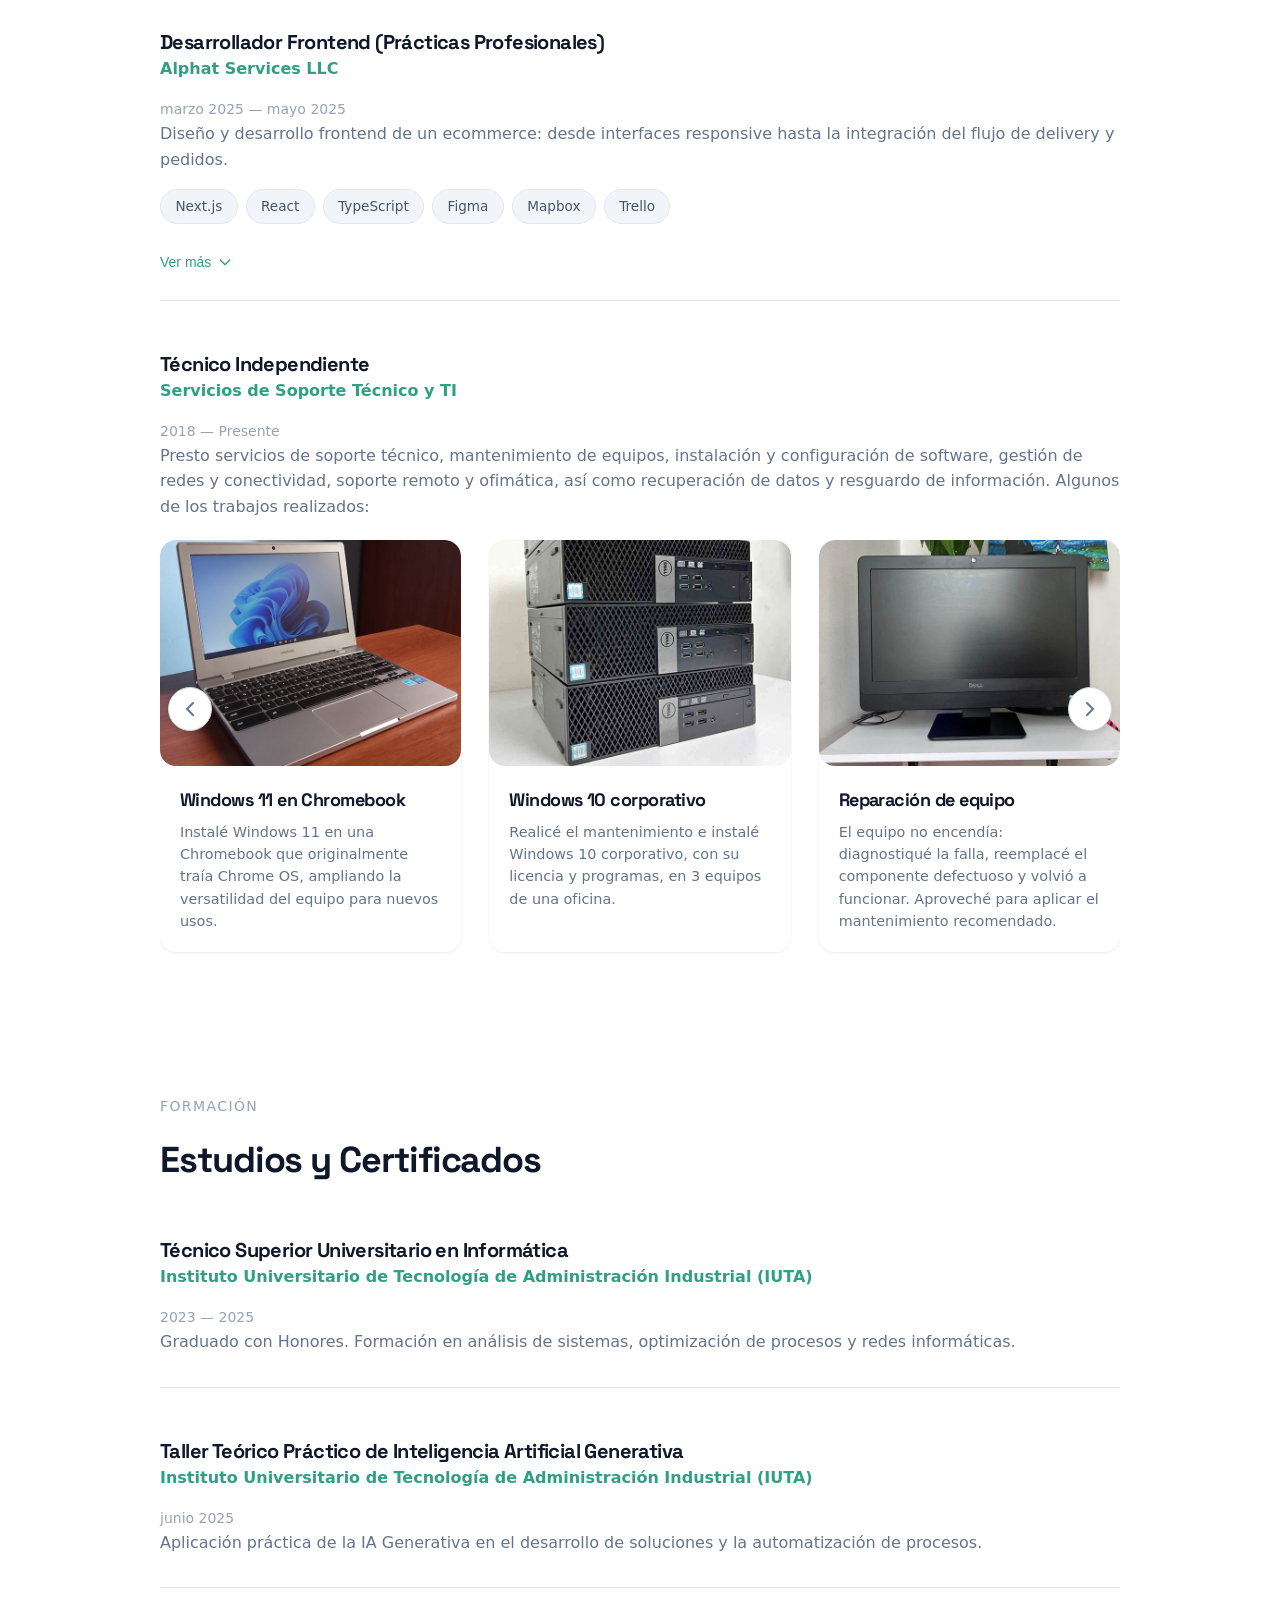
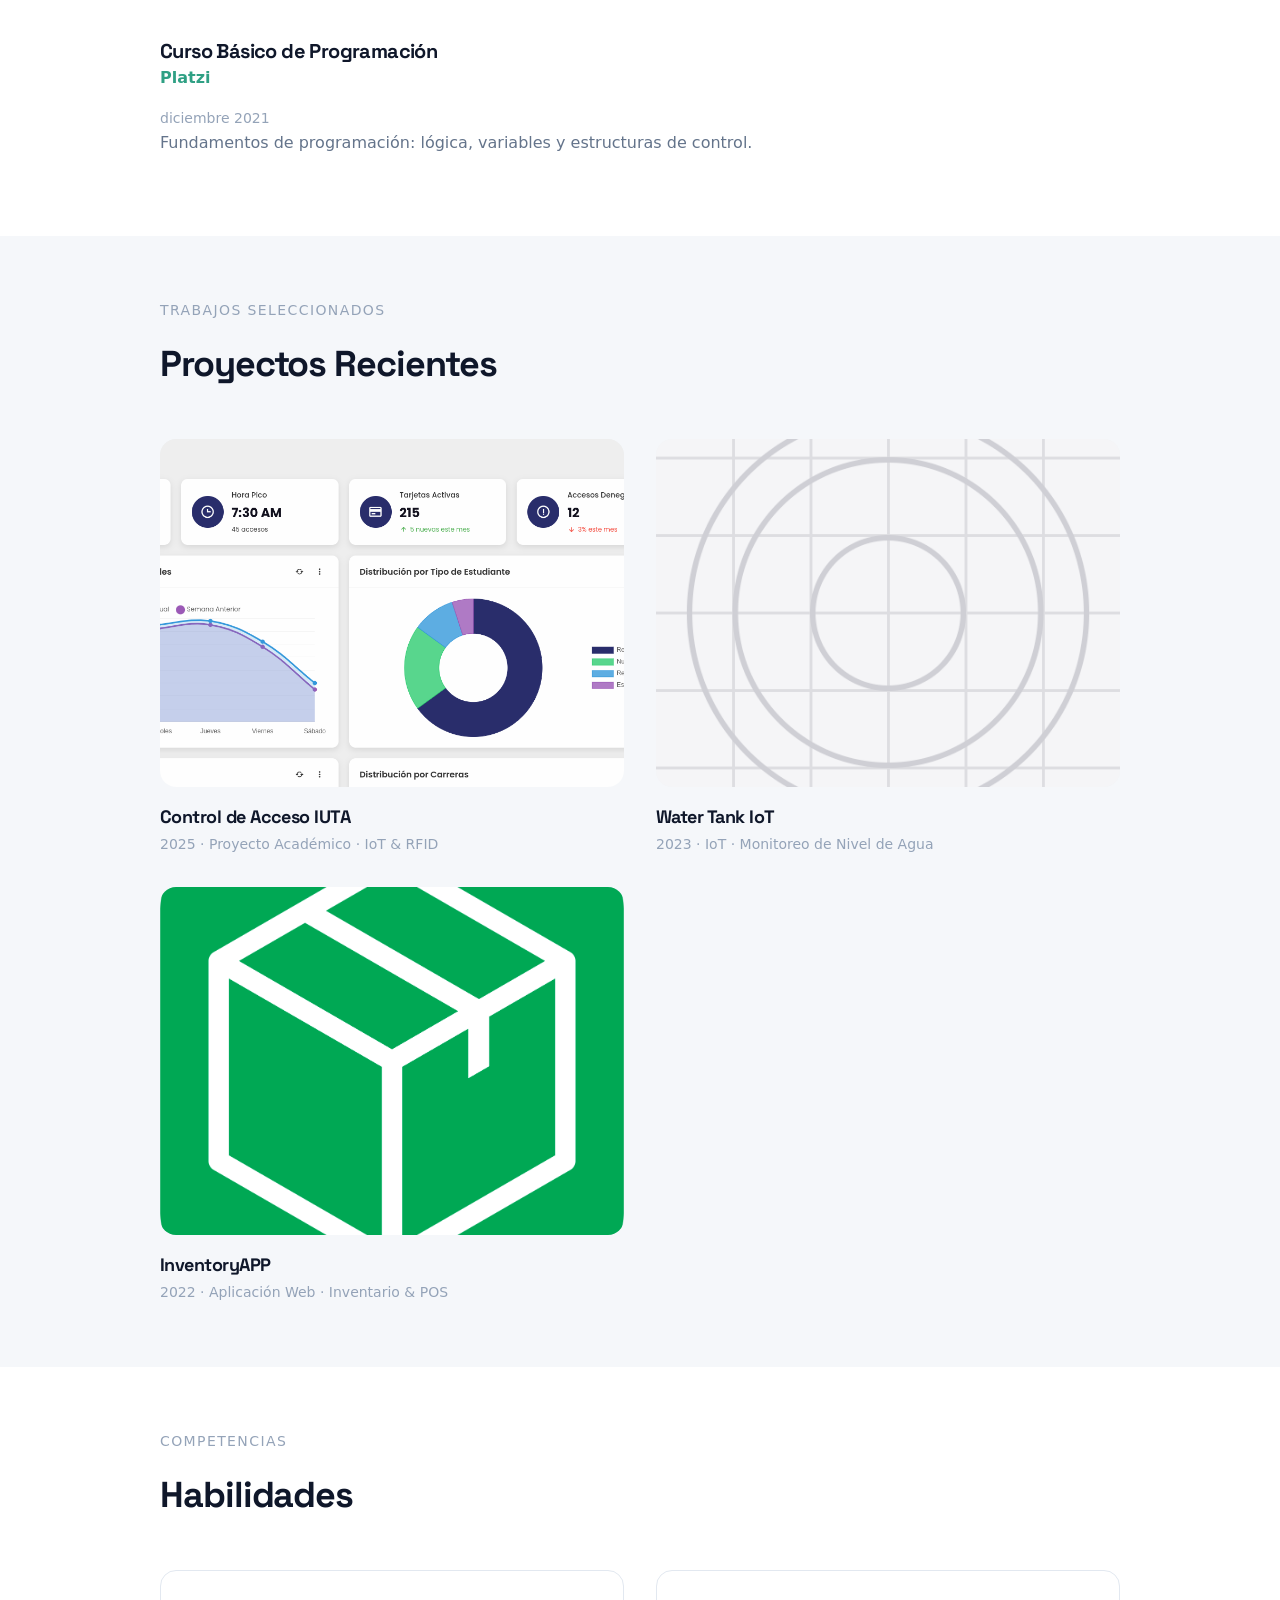
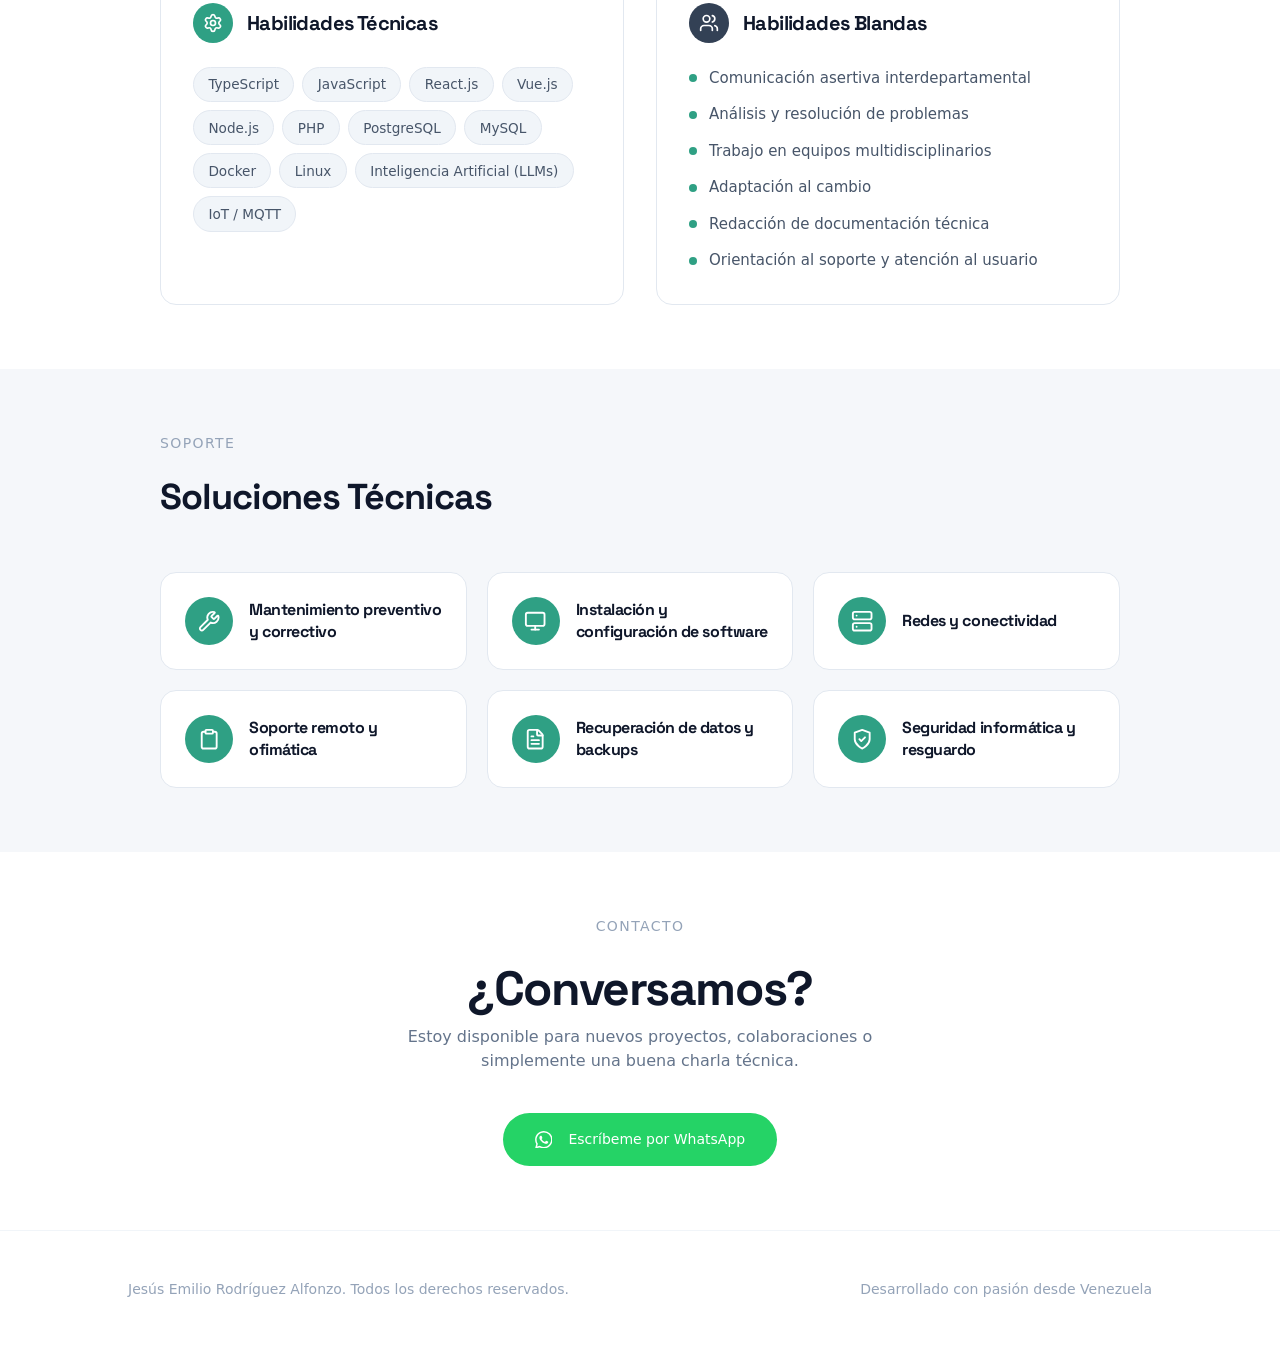
==== commit 04eaf875: "proyectos: nueva sección con detalles, videos y casos de estudio" ====
--- a/index.html
+++ b/index.html
@@ -242,54 +242,8 @@
                 <p class="subtitle">Trabajos Seleccionados</p>
                 <h2>Proyectos Recientes</h2>
             </div>
-            <div class="projects-grid">
-                <!-- Proyecto 1 -->
-                <div class="project-card fade-in">
-                    <div class="project-image">
-                        <img src="public/projects/inventory-logo.png" alt="InventoryAPP" loading="lazy">
-                        <div class="project-overlay">
-                            <div class="project-chips">
-                                <span class="chip">PHP</span>
-                                <span class="chip">MySQL</span>
-                                <span class="chip">POS</span>
-                            </div>
-                        </div>
-                    </div>
-                    <h3 class="project-title">InventoryAPP</h3>
-                    <p class="project-category">2022 · Aplicación Web · Inventario & POS</p>
-                </div>
-                <!-- Proyecto 2 -->
-                <div class="project-card fade-in">
-                    <div class="project-image">
-                        <img src="public/projects/watertank-icon.png" alt="react-native-watertank" loading="lazy">
-                        <div class="project-overlay">
-                            <div class="project-chips">
-                                <span class="chip">React Native</span>
-                                <span class="chip">Node.js</span>
-                                <span class="chip">MQTT</span>
-                            </div>
-                        </div>
-                    </div>
-                    <h3 class="project-title">Water Tank IoT</h3>
-                    <p class="project-category">2023 · IoT · Monitoreo de Nivel de Agua</p>
-                </div>
-                <!-- Proyecto 3 -->
-                <div class="project-card fade-in">
-                    <div class="project-image">
-                        <img src="https://picsum.photos/id/180/800/600" alt="Sistema de Control de Acceso IUTA"
-                            loading="lazy">
-                        <div class="project-overlay">
-                            <div class="project-chips">
-                                <span class="chip">Python</span>
-                                <span class="chip">C</span>
-                                <span class="chip">MQTT</span>
-                            </div>
-                        </div>
-                    </div>
-                    <h3 class="project-title">Control de Acceso IUTA</h3>
-                    <p class="project-category">2025 · Proyecto Académico · IoT & RFID</p>
-                </div>
-            </div>
+            <!-- Las tarjetas se generan desde /projects/*.md (script.js) -->
+            <div class="projects-grid"></div>
         </div>
     </section>
 
@@ -457,26 +411,6 @@
                 </svg>
                 Escríbeme por WhatsApp
             </a>
-            <div class="social-links">
-                <a href="#">
-                    <svg viewBox="0 0 24 24">
-                        <path
-                            d="M24 4.557c-.883.392-1.832.656-2.828.775 1.017-.609 1.798-1.574 2.165-2.724-.951.564-2.005.974-3.127 1.195-.897-.957-2.178-1.555-3.594-1.555-3.179 0-5.515 2.966-4.797 6.045-4.091-.205-7.719-2.165-10.148-5.144-1.29 2.213-.669 5.108 1.523 6.574-.806-.026-1.566-.247-2.224-.616-.054 2.281 1.581 4.415 3.949 4.89-.693.188-1.452.232-2.224.084.626 1.956 2.444 3.379 4.6 3.419-2.07 1.623-4.678 2.348-7.29 2.04 2.179 1.397 4.768 2.212 7.548 2.212 9.142 0 14.307-7.721 13.995-14.646.962-.695 1.797-1.562 2.457-2.549z" />
-                    </svg>
-                </a>
-                <a href="#">
-                    <svg viewBox="0 0 24 24">
-                        <path
-                            d="M12 0c-6.626 0-12 5.373-12 12 0 5.302 3.438 9.8 8.207 11.387.599.111.793-.261.793-.577v-2.234c-3.338.726-4.033-1.416-4.033-1.416-.546-1.387-1.333-1.756-1.333-1.756-1.089-.745.083-.729.083-.729 1.205.084 1.839 1.237 1.839 1.237 1.07 1.834 2.807 1.304 3.492.997.107-.775.418-1.305.762-1.604-2.665-.305-5.467-1.334-5.467-5.931 0-1.311.469-2.381 1.236-3.221-.124-.303-.535-1.524.117-3.176 0 0 1.008-.322 3.301 1.23.957-.266 1.983-.399 3.003-.404 1.02.005 2.047.138 3.006.404 2.291-1.552 3.297-1.23 3.297-1.23.653 1.653.242 2.874.118 3.176.77.84 1.235 1.911 1.235 3.221 0 4.609-2.807 5.624-5.479 5.921.43.372.823 1.102.823 2.222v3.293c0 .319.192.694.801.576 4.765-1.589 8.199-6.086 8.199-11.386 0-6.627-5.373-12-12-12z" />
-                    </svg>
-                </a>
-                <a href="#">
-                    <svg viewBox="0 0 24 24">
-                        <path
-                            d="M19 0h-14c-2.761 0-5 2.239-5 5v14c0 2.761 2.239 5 5 5h14c2.762 0 5-2.239 5-5v-14c0-2.761-2.238-5-5-5zm-11 19h-3v-11h3v11zm-1.5-12.268c-.966 0-1.75-.79-1.75-1.764s.784-1.764 1.75-1.764 1.75.79 1.75 1.764-.783 1.764-1.75 1.764zm13.5 12.268h-3v-5.604c0-3.368-4-3.113-4 0v5.604h-3v-11h3v1.765c1.396-2.586 7-2.777 7 2.476v6.759z" />
-                    </svg>
-                </a>
-            </div>
         </div>
     </section>
 
@@ -505,6 +439,57 @@
         </article>
     </div>
 
+    <!-- Visor a pantalla completa (galería de medios) -->
+    <div id="mediaViewer" class="media-viewer" role="dialog" aria-modal="true" aria-label="Visor de medios">
+        <div class="media-viewer__main">
+            <button id="viewerClose" class="media-viewer__close" aria-label="Cerrar visor">
+                <svg fill="none" stroke="currentColor" viewBox="0 0 24 24">
+                    <path stroke-linecap="round" stroke-linejoin="round" stroke-width="2"
+                        d="M6 18L18 6M6 6l12 12" />
+                </svg>
+            </button>
+            <div class="media-viewer__zoom" id="viewerZoomBar">
+                <button id="zoomIn" aria-label="Acercar" title="Acercar">
+                    <svg fill="none" stroke="currentColor" stroke-width="2" stroke-linecap="round" viewBox="0 0 24 24">
+                        <path d="M12 5v14M5 12h14" />
+                    </svg>
+                </button>
+                <button id="zoomOut" aria-label="Alejar" title="Alejar">
+                    <svg fill="none" stroke="currentColor" stroke-width="2" stroke-linecap="round" viewBox="0 0 24 24">
+                        <path d="M5 12h14" />
+                    </svg>
+                </button>
+                <button id="zoomReset" aria-label="Restablecer zoom" title="Restablecer zoom">
+                    <svg fill="none" stroke="currentColor" stroke-width="2" stroke-linecap="round"
+                        stroke-linejoin="round" viewBox="0 0 24 24">
+                        <path d="M3 12a9 9 0 1 0 9-9 9.75 9.75 0 0 0-6.74 2.74L3 8" />
+                        <path d="M3 3v5h5" />
+                    </svg>
+                </button>
+            </div>
+            <div class="swiper" id="viewerCarousel">
+                <div class="swiper-wrapper"></div>
+            </div>
+            <button id="viewerPrev" class="media-viewer__nav media-viewer__nav--prev" aria-label="Anterior">
+                <svg fill="none" stroke="currentColor" stroke-width="2" stroke-linecap="round"
+                    stroke-linejoin="round" viewBox="0 0 24 24">
+                    <path d="M15 18l-6-6 6-6" />
+                </svg>
+            </button>
+            <button id="viewerNext" class="media-viewer__nav media-viewer__nav--next" aria-label="Siguiente">
+                <svg fill="none" stroke="currentColor" stroke-width="2" stroke-linecap="round"
+                    stroke-linejoin="round" viewBox="0 0 24 24">
+                    <path d="M9 6l6 6-6 6" />
+                </svg>
+            </button>
+        </div>
+        <aside class="media-viewer__side">
+            <h3>Descripción</h3>
+            <p id="viewerDescription" class="media-viewer__desc"></p>
+            <p id="viewerCounter" class="media-viewer__counter"></p>
+        </aside>
+    </div>
+
     <!-- Pie de Página -->
     <footer class="footer">
         <div class="footer-content">
--- a/styles.css
+++ b/styles.css
@@ -822,11 +822,6 @@
             transition: transform 0.3s ease, box-shadow 0.3s ease;
         }
 
-        .freelance-card:hover {
-            transform: translateY(-4px);
-            box-shadow: 0 12px 28px rgba(0, 0, 0, 0.12);
-        }
-
         .freelance-card .project-image {
             margin-bottom: 0;
             aspect-ratio: 4/3;
@@ -1036,6 +1031,25 @@
             border-radius: 0.5rem;
         }
 
+        .article-videos {
+            display: flex;
+            flex-direction: column;
+            align-items: center;
+            gap: 1.5rem;
+            margin-top: 2.5rem;
+        }
+
+        .article-videos video {
+            display: block;
+            width: auto;
+            height: auto;
+            max-width: 100%;
+            max-height: 85vh;
+            object-fit: contain;
+            border-radius: 0.5rem;
+            background: var(--gray-900);
+        }
+
         .article-body {
             max-width: 720px;
             margin: 0 auto;
@@ -1075,6 +1089,298 @@
             font-weight: 600;
         }
 
+        /* Galería de medios dentro del artículo */
+        .article-gallery {
+            margin-top: 2.5rem;
+        }
+
+        .article-gallery-title {
+            font-size: 1.25rem;
+            font-weight: 600;
+            color: var(--gray-900);
+            margin-bottom: 1rem;
+        }
+
+        .gallery-carousel {
+            width: 100%;
+        }
+
+        .gallery-thumb {
+            position: relative;
+            display: block;
+            width: 100%;
+            aspect-ratio: 1 / 1;
+            border: none;
+            padding: 0;
+            border-radius: 0.75rem;
+            overflow: hidden;
+            cursor: pointer;
+            background: var(--gray-100);
+        }
+
+        .gallery-thumb img,
+        .gallery-thumb video {
+            width: 100%;
+            height: 100%;
+            object-fit: cover;
+            display: block;
+        }
+
+        .gallery-thumb--video {
+            background: #0b0f14;
+        }
+
+        .gallery-play {
+            position: absolute;
+            inset: 0;
+            display: flex;
+            align-items: center;
+            justify-content: center;
+            color: #fff;
+            background: rgba(0, 0, 0, 0.28);
+            transition: opacity 0.2s ease, transform 0.2s ease;
+        }
+
+        .gallery-play svg {
+            width: 2rem;
+            height: 2rem;
+            filter: drop-shadow(0 2px 6px rgba(0, 0, 0, 0.5));
+        }
+
+        .gallery-thumb:hover .gallery-play {
+            opacity: 0.9;
+            transform: scale(1.06);
+        }
+
+        /* Visor a pantalla completa (lightbox) */
+        body.no-scroll {
+            overflow: hidden;
+        }
+
+        .media-viewer {
+            position: fixed;
+            inset: 0;
+            z-index: 200;
+            background: #000;
+            display: grid;
+            grid-template-columns: minmax(0, 1fr) 300px;
+            grid-template-rows: 1fr;
+            opacity: 0;
+            visibility: hidden;
+            transition: opacity 0.3s ease, visibility 0.3s;
+        }
+
+        .media-viewer.open {
+            opacity: 1;
+            visibility: visible;
+        }
+
+        .media-viewer__main {
+            position: relative;
+            min-width: 0;
+            min-height: 0;
+            display: flex;
+            align-items: center;
+            justify-content: center;
+            padding: 3.5rem 5rem 2rem;
+        }
+
+        #viewerCarousel {
+            width: 100%;
+            height: 100%;
+        }
+
+        #viewerCarousel .swiper-slide {
+            display: flex;
+            align-items: center;
+            justify-content: center;
+        }
+
+        #viewerCarousel .swiper-slide img,
+        #viewerCarousel .swiper-slide video {
+            max-width: 100%;
+            max-height: 100%;
+            object-fit: contain;
+            border-radius: 0.25rem;
+        }
+
+        #viewerCarousel .swiper-zoom-container {
+            width: 100%;
+            height: 100%;
+        }
+
+        .media-viewer__nav {
+            position: absolute;
+            top: 50%;
+            transform: translateY(-50%);
+            width: 48px;
+            height: 48px;
+            border-radius: 50%;
+            border: none;
+            background: rgba(255, 255, 255, 0.12);
+            color: #fff;
+            display: flex;
+            align-items: center;
+            justify-content: center;
+            cursor: pointer;
+            transition: background 0.2s ease;
+            z-index: 10;
+        }
+
+        .media-viewer__nav:hover {
+            background: rgba(255, 255, 255, 0.25);
+        }
+
+        .media-viewer__nav--prev {
+            left: 1rem;
+        }
+
+        .media-viewer__nav--next {
+            right: 1rem;
+        }
+
+        .media-viewer__nav svg {
+            width: 1.5rem;
+            height: 1.5rem;
+        }
+
+        .media-viewer__zoom {
+            position: absolute;
+            top: 1rem;
+            left: 50%;
+            transform: translateX(-50%);
+            display: flex;
+            gap: 0.5rem;
+            background: rgba(255, 255, 255, 0.12);
+            border-radius: 9999px;
+            padding: 0.4rem;
+            z-index: 10;
+        }
+
+        .media-viewer__zoom.hidden {
+            display: none;
+        }
+
+        .media-viewer__zoom button {
+            width: 40px;
+            height: 40px;
+            border-radius: 50%;
+            border: none;
+            background: transparent;
+            color: #fff;
+            cursor: pointer;
+            display: flex;
+            align-items: center;
+            justify-content: center;
+            transition: background 0.2s ease;
+        }
+
+        .media-viewer__zoom button:hover {
+            background: rgba(255, 255, 255, 0.2);
+        }
+
+        .media-viewer__zoom svg {
+            width: 1.1rem;
+            height: 1.1rem;
+        }
+
+        .media-viewer__close {
+            position: absolute;
+            top: 1rem;
+            right: 1rem;
+            z-index: 20;
+            width: 44px;
+            height: 44px;
+            border-radius: 50%;
+            border: none;
+            background: rgba(255, 255, 255, 0.12);
+            color: #fff;
+            cursor: pointer;
+            display: flex;
+            align-items: center;
+            justify-content: center;
+            transition: background 0.2s ease;
+        }
+
+        .media-viewer__close:hover {
+            background: rgba(255, 255, 255, 0.25);
+        }
+
+        .media-viewer__close svg {
+            width: 1.25rem;
+            height: 1.25rem;
+        }
+
+        .media-viewer__side {
+            background: #0b0f14;
+            color: #fff;
+            border-left: 1px solid rgba(255, 255, 255, 0.08);
+            padding: 1.5rem;
+            display: flex;
+            flex-direction: column;
+            gap: 1rem;
+            overflow-y: auto;
+        }
+
+        .media-viewer__side h3 {
+            font-size: 0.85rem;
+            text-transform: uppercase;
+            letter-spacing: 0.08em;
+            color: rgba(255, 255, 255, 0.5);
+            margin: 0;
+        }
+
+        .media-viewer__desc {
+            font-size: 0.95rem;
+            line-height: 1.7;
+            color: rgba(255, 255, 255, 0.85);
+            margin: 0;
+        }
+
+        .media-viewer__counter {
+            font-size: 0.8rem;
+            color: rgba(255, 255, 255, 0.5);
+            margin: 0;
+            margin-top: auto;
+        }
+
+        @media (max-width: 900px) {
+            .media-viewer {
+                grid-template-columns: 1fr;
+                grid-template-rows: 1fr auto;
+            }
+
+            .media-viewer__main {
+                padding: 4.5rem 1rem 1rem;
+            }
+
+            .media-viewer__side {
+                border-left: none;
+                border-top: 1px solid rgba(255, 255, 255, 0.08);
+                padding: 1rem 1.25rem 1.25rem;
+                max-height: 38vh;
+                gap: 0.5rem;
+            }
+
+            .media-viewer__nav {
+                width: 42px;
+                height: 42px;
+            }
+
+            .media-viewer__nav--prev {
+                left: 0.5rem;
+            }
+
+            .media-viewer__nav--next {
+                right: 0.5rem;
+            }
+
+            .media-viewer__close {
+                top: 0.75rem;
+                right: 0.75rem;
+            }
+        }
+
         .article-tags {
             display: flex;
             flex-wrap: wrap;
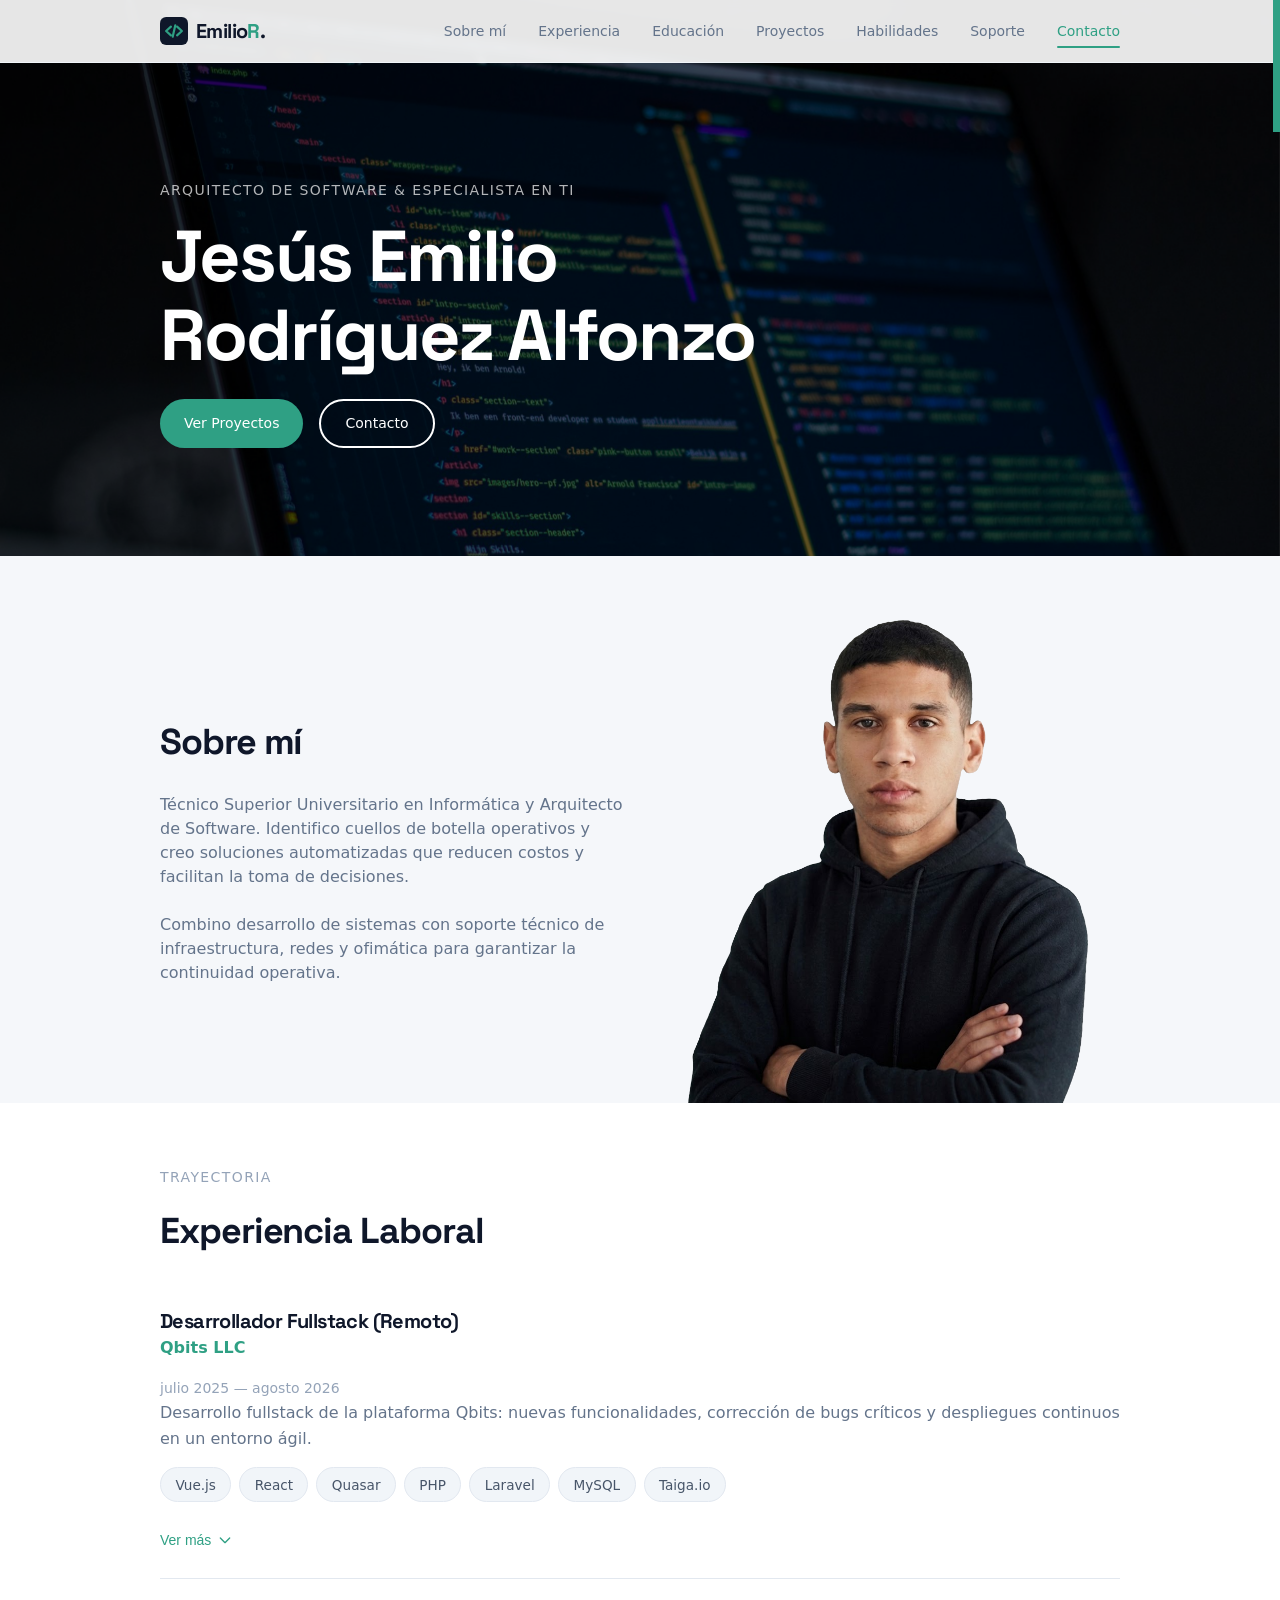
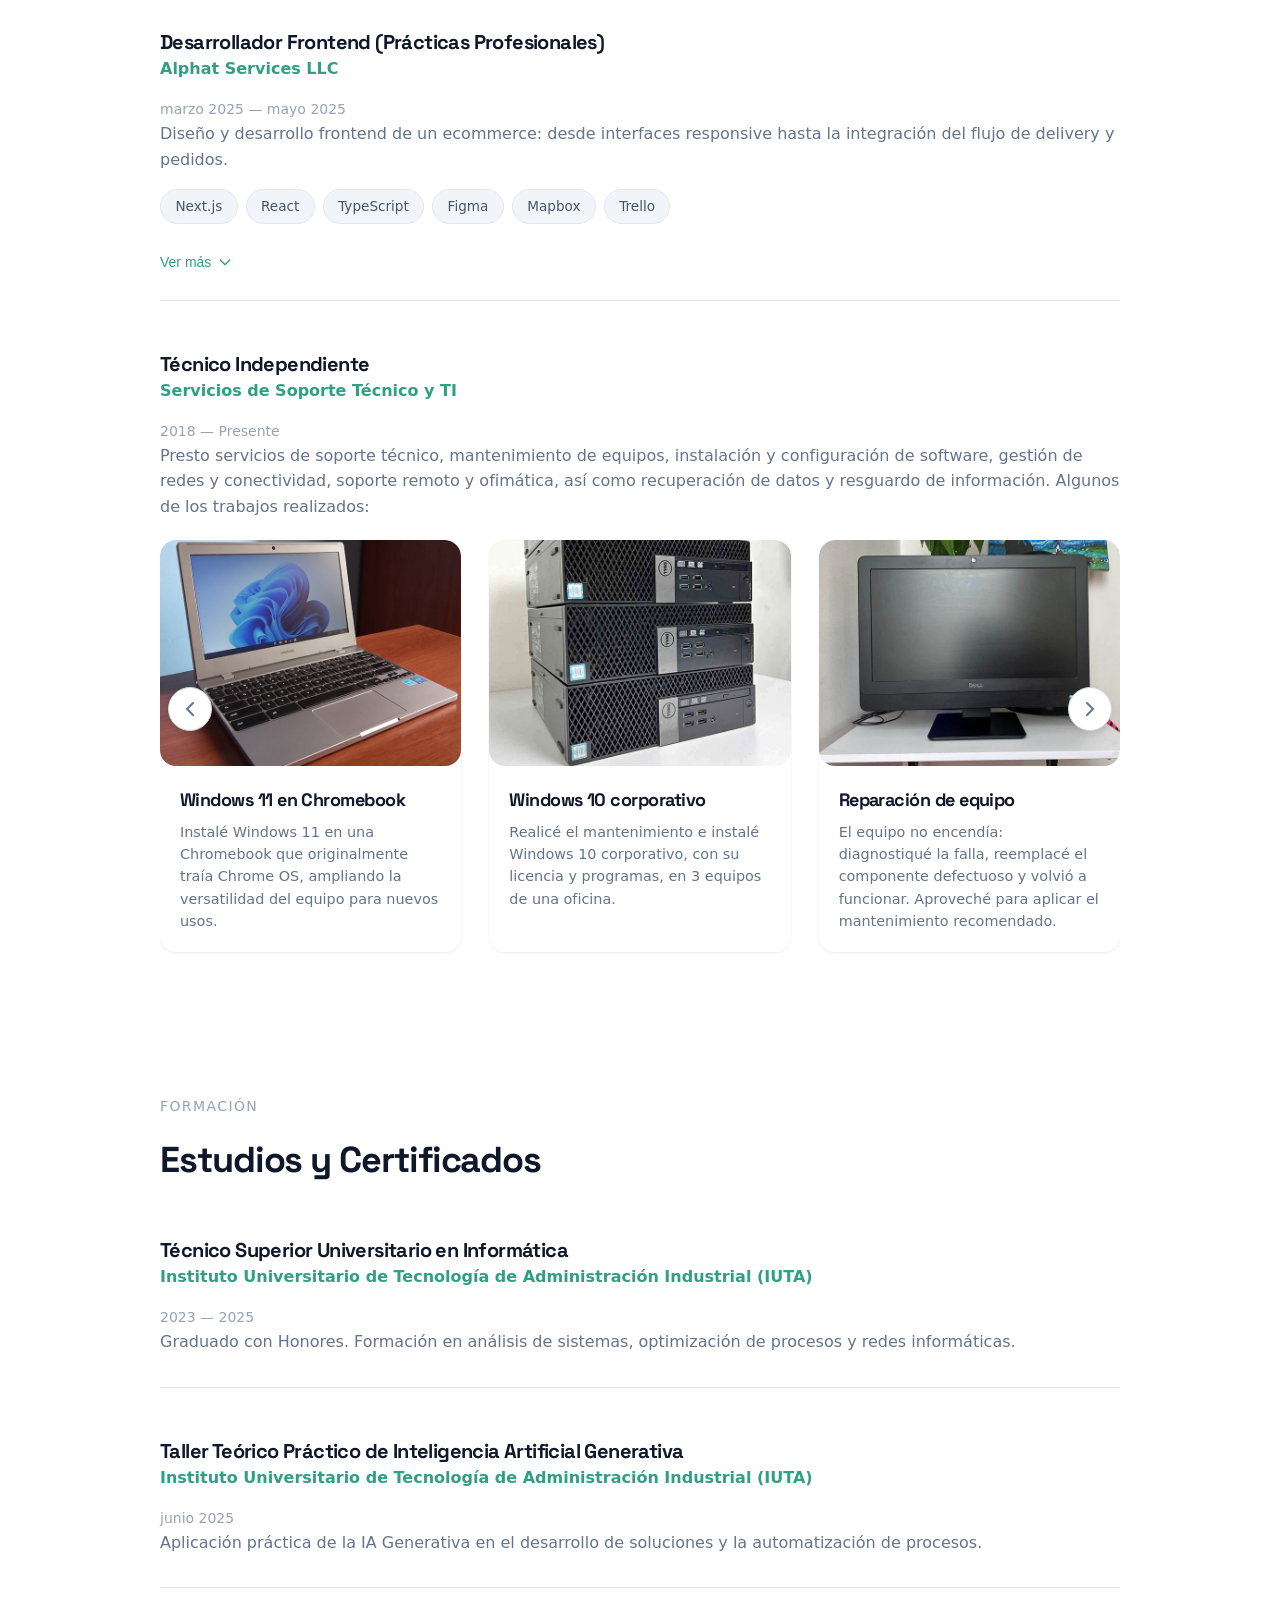
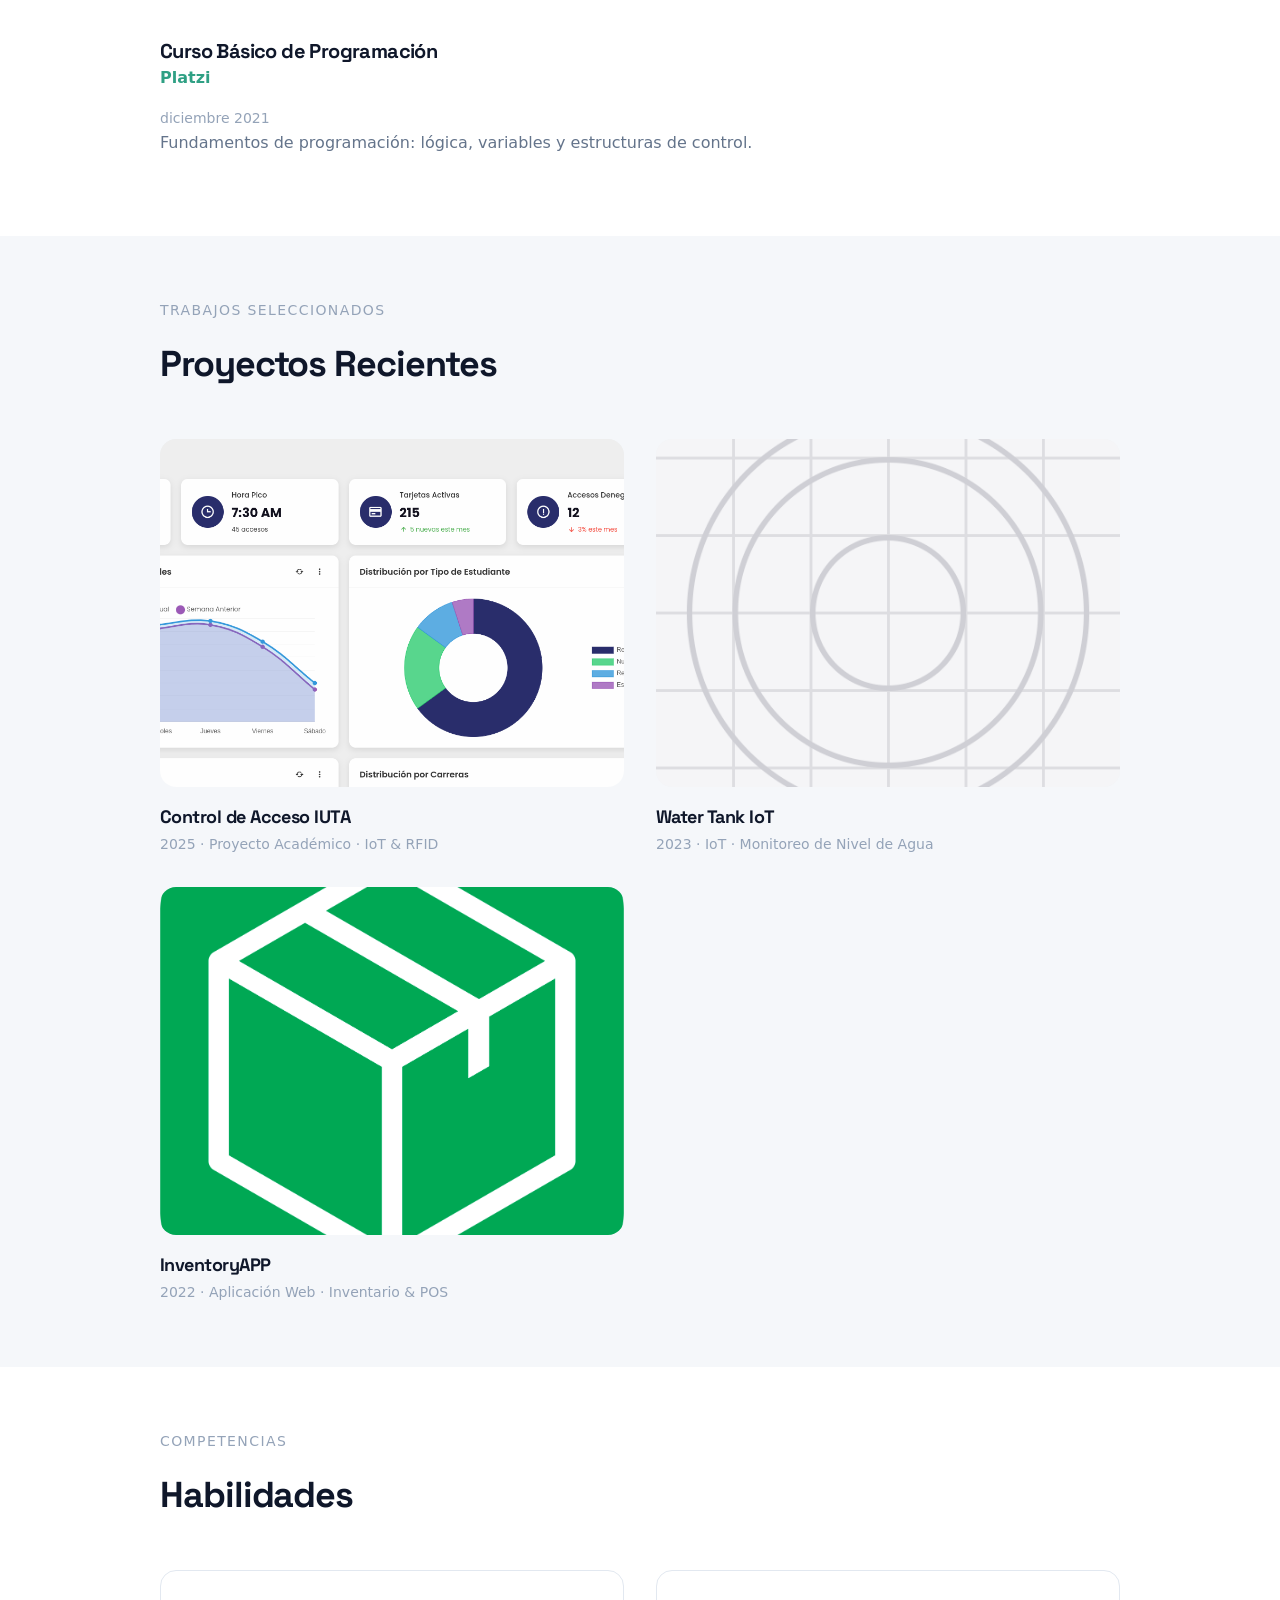
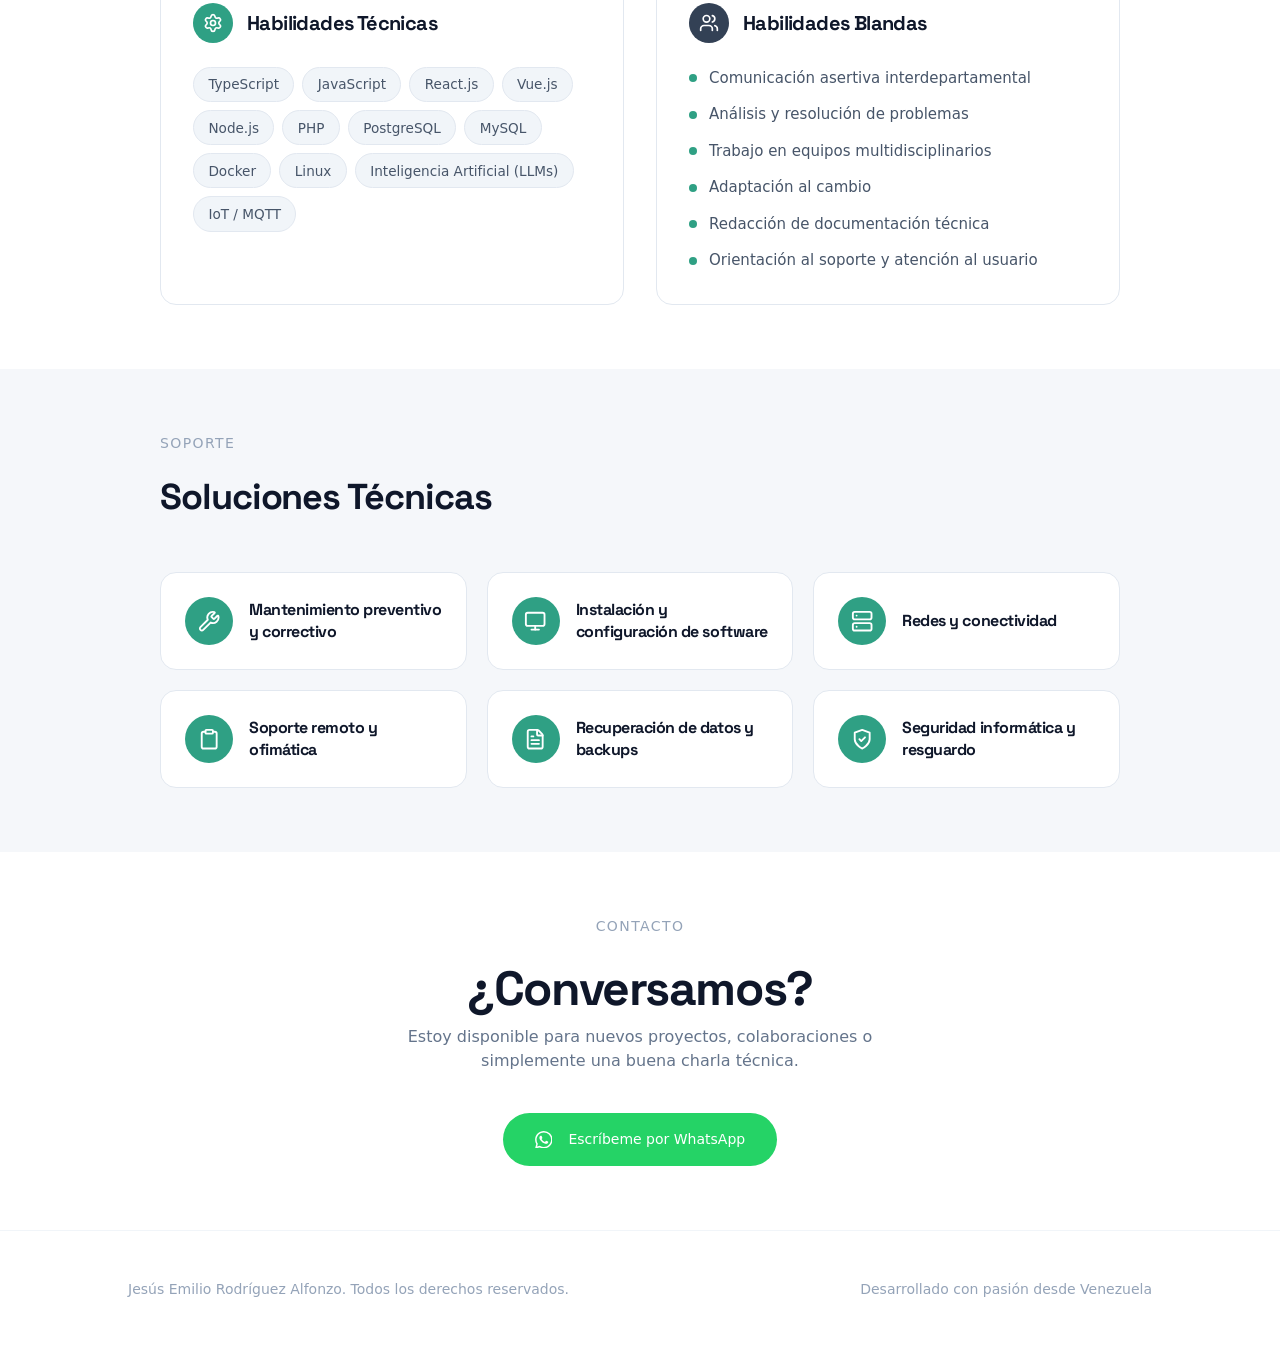
==== commit 67c67d72: "quitar edad del sobre mí" ====
--- a/index.html
+++ b/index.html
@@ -82,9 +82,9 @@
             <div class="about-text-wrapper fade-in">
                 <h2>Sobre mí</h2>
                 <p class="about-text">
-                    Técnico Superior Universitario en Informática y Arquitecto de Software con
-                    <span id="age"></span> años de edad. Identifico cuellos de botella operativos y creo
-                    soluciones automatizadas que reducen costos y facilitan la toma de decisiones.
+                    Técnico Superior Universitario en Informática y Arquitecto de Software.
+                    Identifico cuellos de botella operativos y creo soluciones automatizadas que reducen
+                    costos y facilitan la toma de decisiones.
                 </p>
                 <p class="about-text">
                     Combino desarrollo de sistemas con soporte técnico de infraestructura, redes y ofimática para
--- a/styles.css
+++ b/styles.css
@@ -985,7 +985,7 @@
         .modal-topbar-inner {
             max-width: var(--max-width);
             margin: 0 auto;
-            padding: 0.875rem clamp(1.25rem, 4vw, 2rem);
+            padding: 0.5rem clamp(1.25rem, 4vw, 2rem);
             display: flex;
             align-items: center;
             justify-content: flex-end;
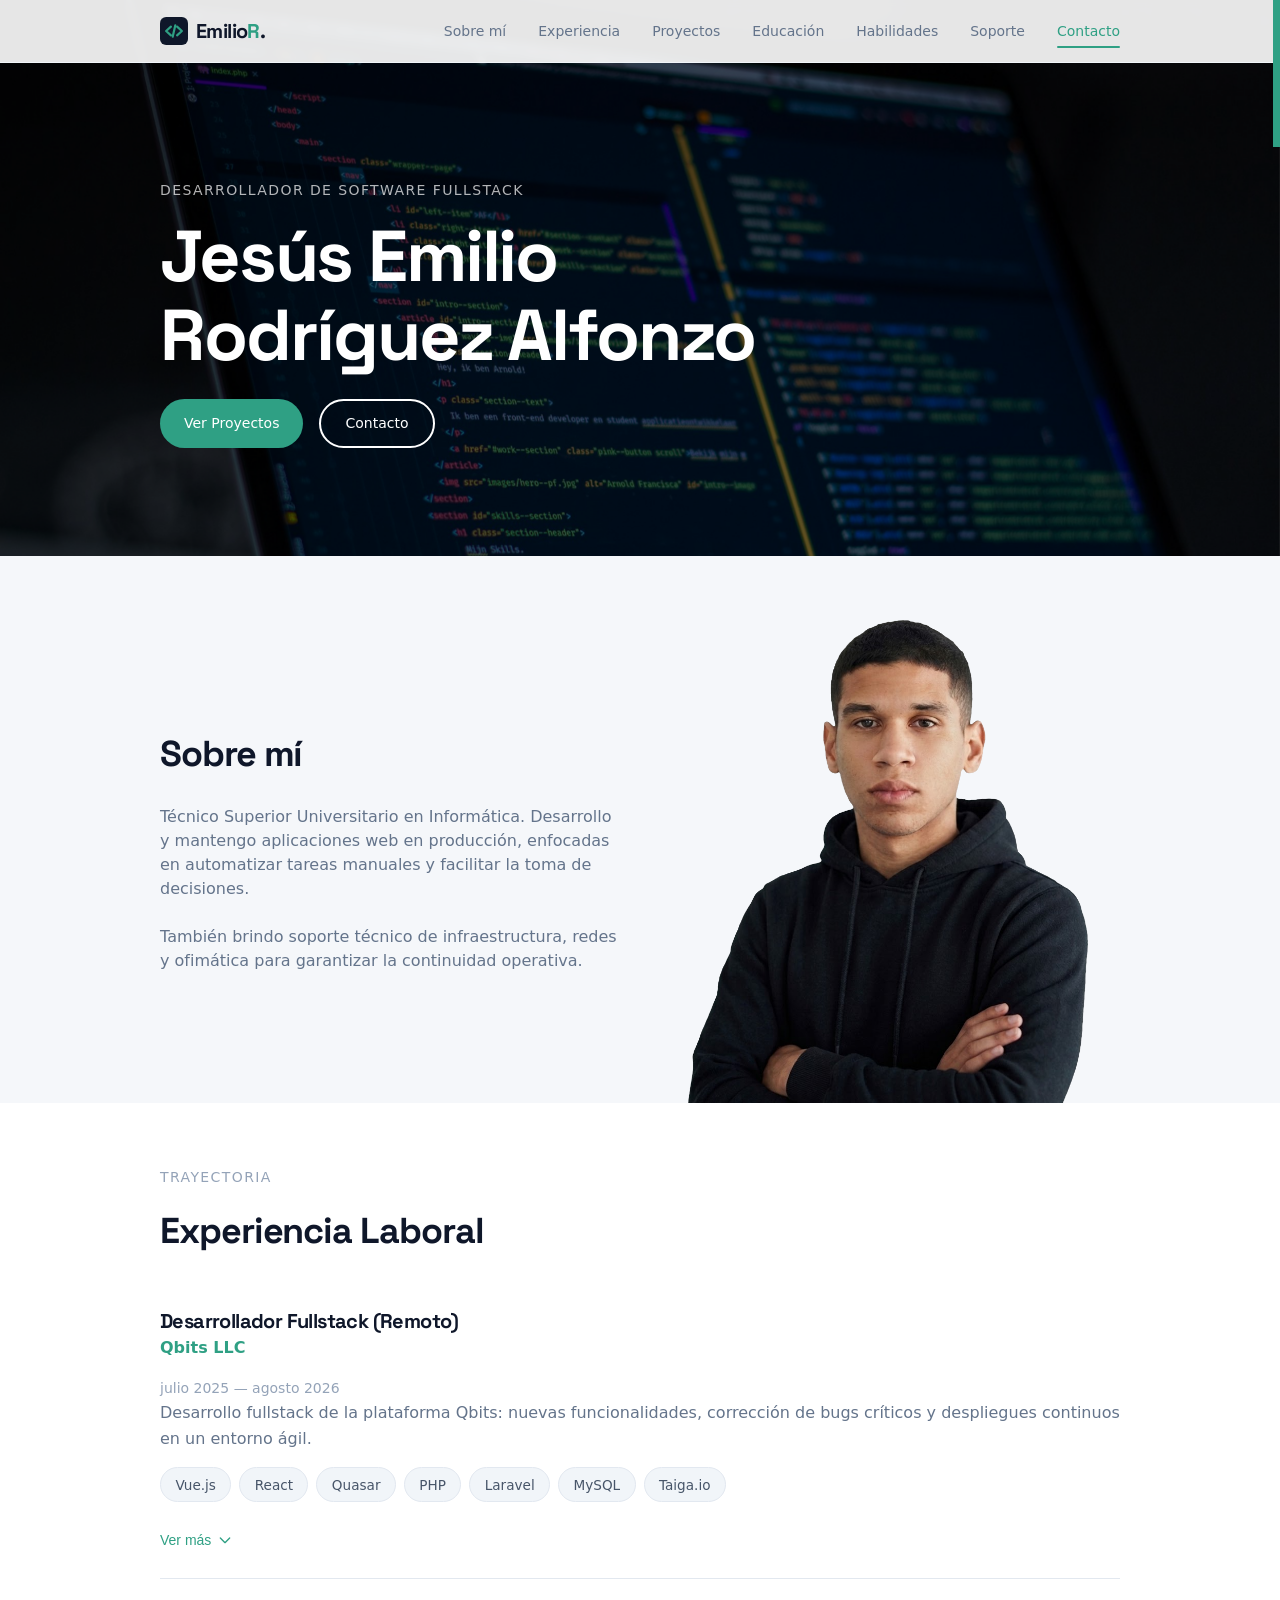
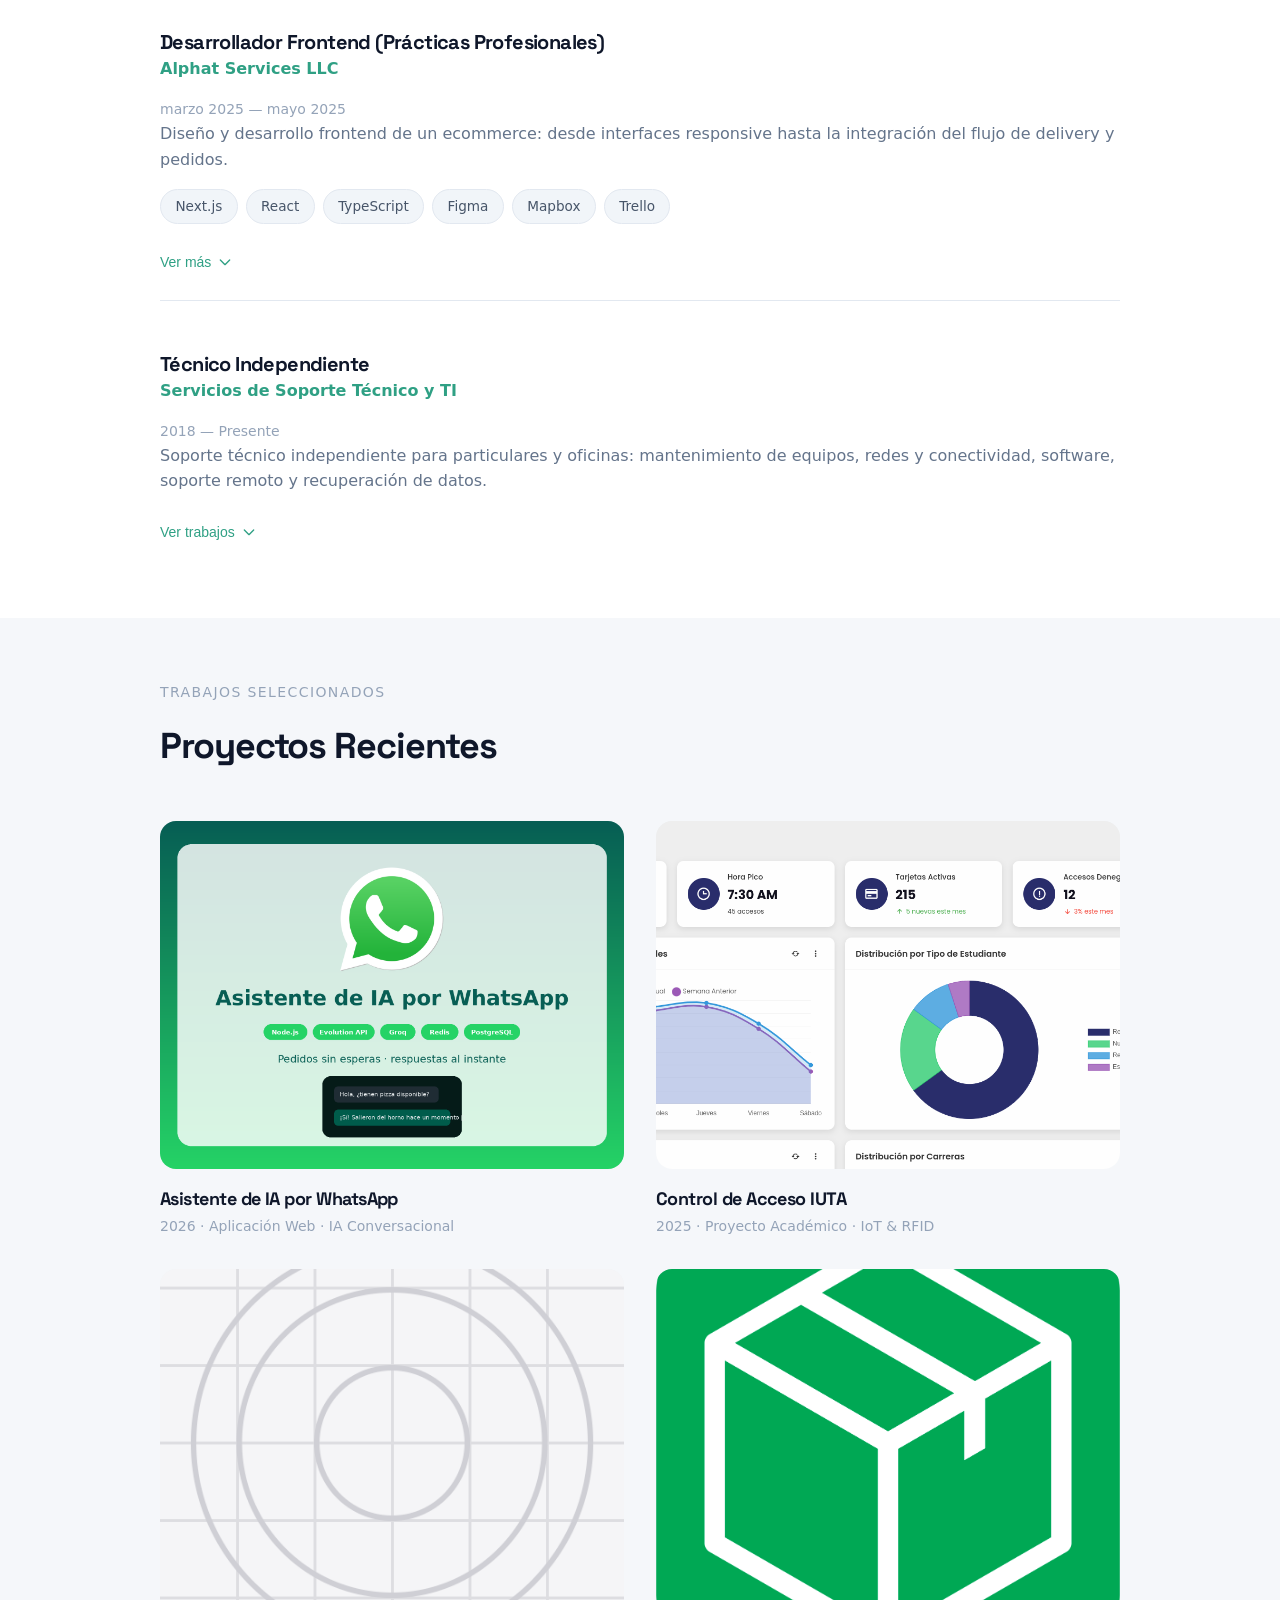
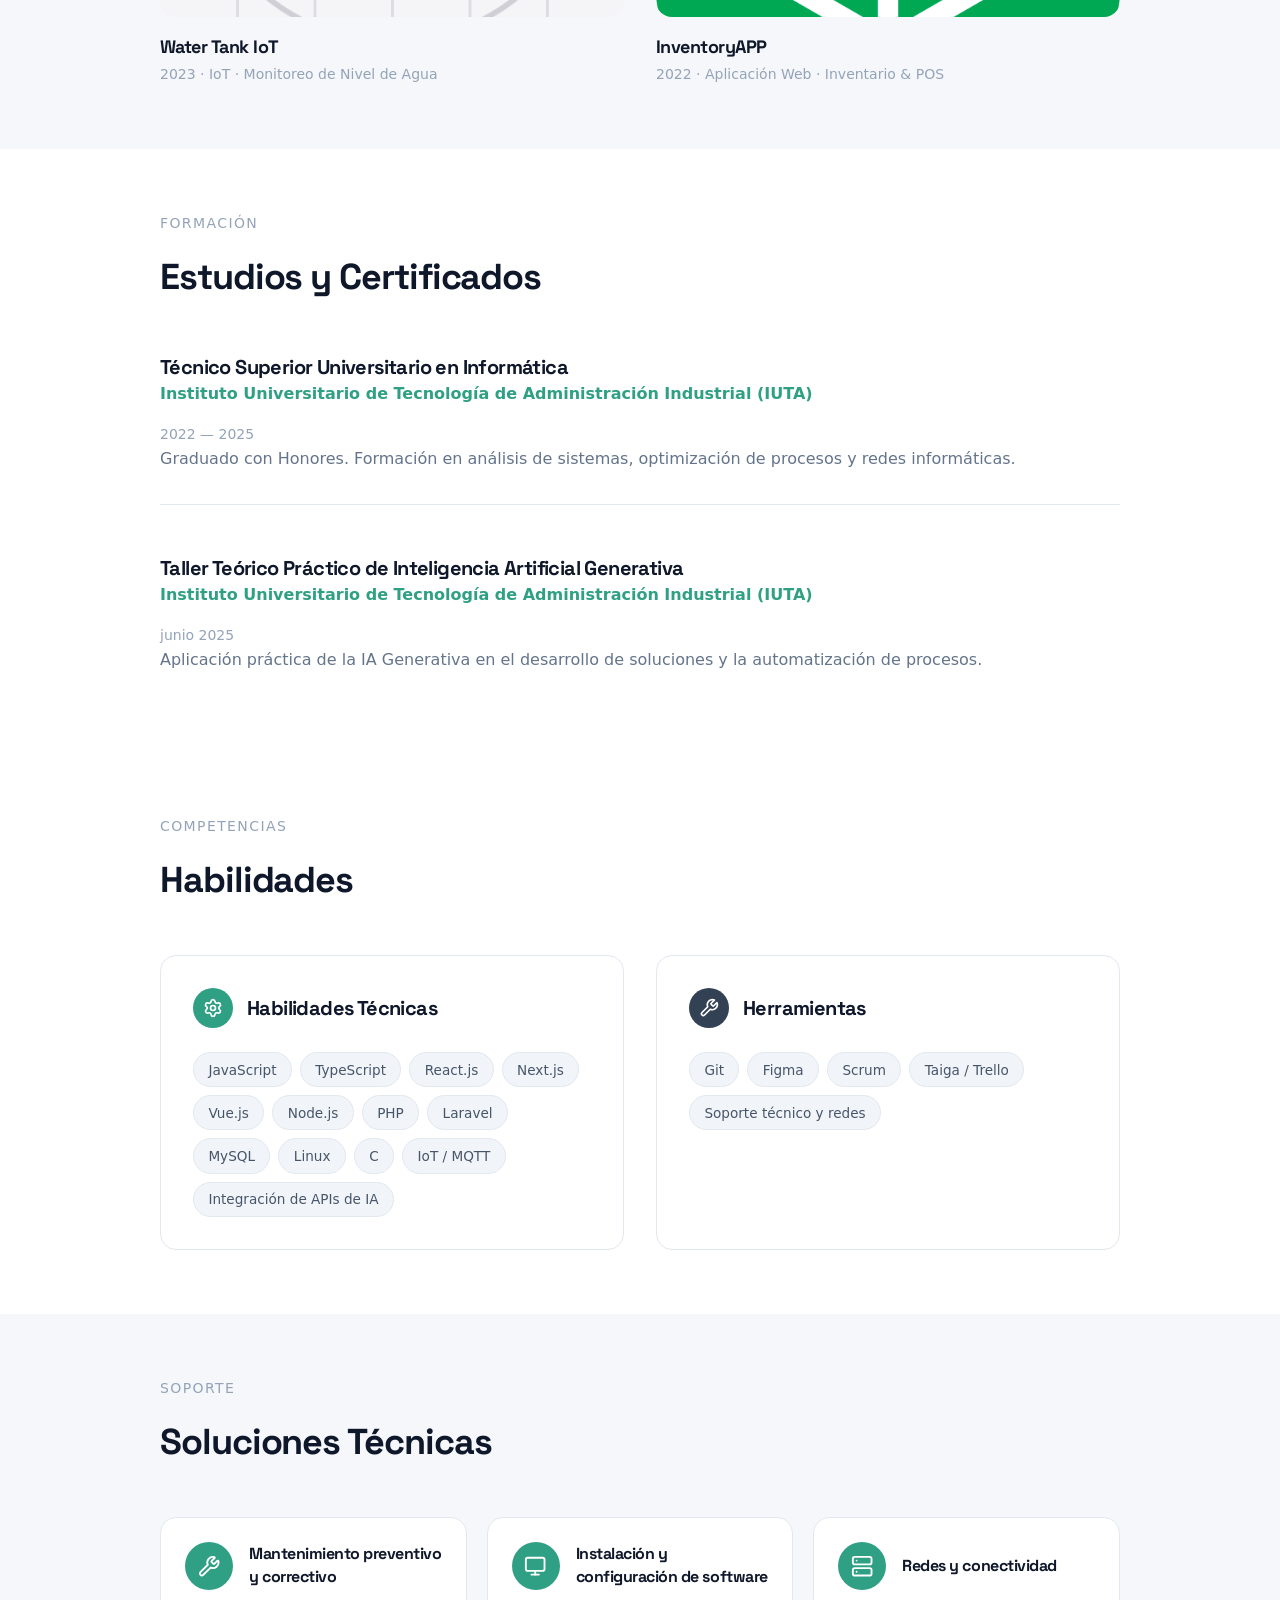
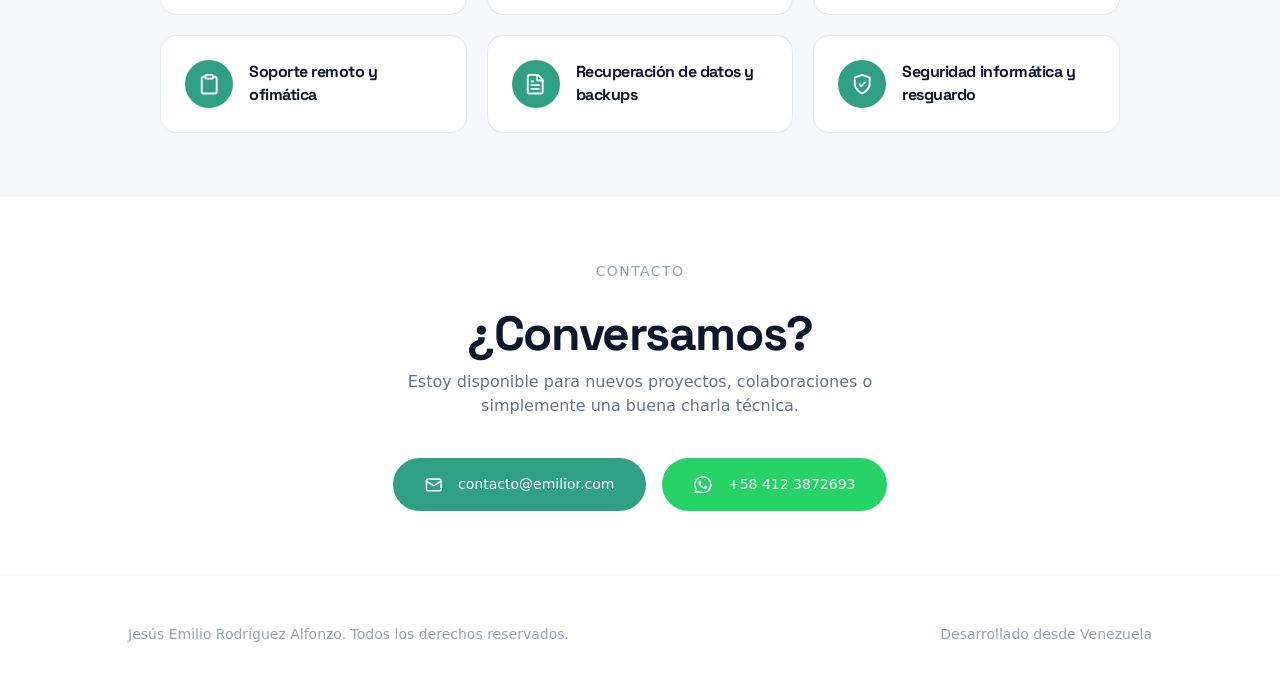
==== commit f64c8266: "agrega proyecto asistente de IA por WhatsApp y quita botón de descargar CV" ====
--- a/index.html
+++ b/index.html
@@ -4,7 +4,15 @@
 <head>
     <meta charset="UTF-8">
     <meta name="viewport" content="width=device-width, initial-scale=1.0">
-    <title>EmilioR</title>
+    <title>Jesús Rodríguez — Desarrollador de Software Fullstack</title>
+    <meta name="description"
+        content="Desarrollador de software fullstack (Vue 3, React, PHP/Laravel). Aplicaciones web en producción, automatización de procesos y soluciones IoT. Contacto: emilior.com">
+    <meta property="og:title" content="Jesús Rodríguez — Desarrollador de Software Fullstack">
+    <meta property="og:description"
+        content="Aplicaciones web en producción y soluciones IoT. Frontend (Vue, React, Next.js), backend (PHP/Laravel) y bases de datos (MySQL).">
+    <meta property="og:type" content="website">
+    <meta property="og:url" content="https://emilior.com/">
+    <meta property="og:image" content="https://emilior.com/public/hero.jpg">
 
     <!-- Favicon -->
     <link rel="icon" type="image/svg+xml" href="public/favicon.svg">
@@ -35,8 +43,8 @@
             <div class="nav-links">
                 <a href="#about">Sobre mí</a>
                 <a href="#experience">Experiencia</a>
+                <a href="#work">Proyectos</a>
                 <a href="#education">Educación</a>
-                <a href="#work">Proyectos</a>
                 <a href="#skills">Habilidades</a>
                 <a href="#support">Soporte</a>
                 <a href="#contact">Contacto</a>
@@ -51,8 +59,8 @@
         <div id="mobileMenu" class="mobile-menu">
             <a href="#about">Sobre mí</a>
             <a href="#experience">Experiencia</a>
+            <a href="#work">Proyectos</a>
             <a href="#education">Educación</a>
-            <a href="#work">Proyectos</a>
             <a href="#skills">Habilidades</a>
             <a href="#support">Soporte</a>
             <a href="#contact">Contacto</a>
@@ -66,7 +74,7 @@
             <div class="hero-overlay"></div>
         </div>
         <div class="hero-content">
-            <p class="subtitle fade-in">Arquitecto de Software & <span class="subtitle-break">Especialista en TI</span>
+            <p class="subtitle fade-in">Desarrollador de Software <span class="subtitle-break">Fullstack</span>
             </p>
             <h1 class="fade-in">Jesús Emilio Rodríguez Alfonzo</h1>
             <div class="btn-group fade-in">
@@ -82,13 +90,12 @@
             <div class="about-text-wrapper fade-in">
                 <h2>Sobre mí</h2>
                 <p class="about-text">
-                    Técnico Superior Universitario en Informática y Arquitecto de Software.
-                    Identifico cuellos de botella operativos y creo soluciones automatizadas que reducen
-                    costos y facilitan la toma de decisiones.
+                    Técnico Superior Universitario en Informática. Desarrollo y mantengo aplicaciones web en
+                    producción, enfocadas en automatizar tareas manuales y facilitar la toma de decisiones.
                 </p>
                 <p class="about-text">
-                    Combino desarrollo de sistemas con soporte técnico de infraestructura, redes y ofimática para
-                    garantizar la continuidad operativa.
+                    También brindo soporte técnico de infraestructura, redes y ofimática para garantizar la
+                    continuidad operativa.
                 </p>
             </div>
             <div class="about-photo fade-in">
@@ -128,10 +135,8 @@
                             ocasiones con entornos controlados.</li>
                         <li><strong>Calidad y agilidad:</strong> Revisé el código del equipo y participé activamente en
                             Scrum, con creación de tickets y gestión de historias de usuario.</li>
-                        <li><strong>IA en el flujo de trabajo:</strong> Impulsé mi productividad trabajando con agentes
-                            de IA (Claude Code y OpenCode).</li>
-                        <li><strong>Chatbot:</strong> Construí un chatbot funcional integrado en el software de la
-                            empresa.</li>
+                        <li><strong>Chatbot:</strong> Diseñé e integré un chatbot con IA sobre el backend en Laravel
+                            para automatizar respuestas frecuentes de atención al usuario.</li>
                     </ul>
                 </div>
                 <button class="accordion-toggle" aria-expanded="false">
@@ -180,25 +185,44 @@
                 <h3 class="job-title">Técnico Independiente</h3>
                 <p class="company-name">Servicios de Soporte Técnico y TI</p>
                 <span class="job-duration">2018 — Presente</span>
-                <p class="job-desc">Presto servicios de soporte técnico, mantenimiento de equipos, instalación y
-                    configuración de software, gestión de redes y conectividad, soporte remoto y ofimática, así como
-                    recuperación de datos y resguardo de información. Algunos de los trabajos realizados:</p>
-                <div class="swiper fade-in" id="freelanceCarousel">
-                    <div class="swiper-wrapper" id="freelanceTrack"></div>
-                    <button class="carousel-btn swiper-button-prev" id="carouselPrev" aria-label="Anterior">
-                        <svg fill="none" stroke="currentColor" stroke-width="2" stroke-linecap="round"
-                            stroke-linejoin="round" viewBox="0 0 24 24">
-                            <path d="M15 18l-6-6 6-6" />
-                        </svg>
-                    </button>
-                    <button class="carousel-btn swiper-button-next" id="carouselNext" aria-label="Siguiente">
-                        <svg fill="none" stroke="currentColor" stroke-width="2" stroke-linecap="round"
-                            stroke-linejoin="round" viewBox="0 0 24 24">
-                            <path d="M9 6l6 6-6 6" />
-                        </svg>
-                    </button>
-                </div>
-            </div>
+                <p class="job-desc">Soporte técnico independiente para particulares y oficinas: mantenimiento de
+                    equipos, redes y conectividad, software, soporte remoto y recuperación de datos.</p>
+                <div class="accordion">
+                    <div class="swiper fade-in" id="freelanceCarousel">
+                        <div class="swiper-wrapper" id="freelanceTrack"></div>
+                        <button class="carousel-btn swiper-button-prev" id="carouselPrev" aria-label="Anterior">
+                            <svg fill="none" stroke="currentColor" stroke-width="2" stroke-linecap="round"
+                                stroke-linejoin="round" viewBox="0 0 24 24">
+                                <path d="M15 18l-6-6 6-6" />
+                            </svg>
+                        </button>
+                        <button class="carousel-btn swiper-button-next" id="carouselNext" aria-label="Siguiente">
+                            <svg fill="none" stroke="currentColor" stroke-width="2" stroke-linecap="round"
+                                stroke-linejoin="round" viewBox="0 0 24 24">
+                                <path d="M9 6l6 6-6 6" />
+                            </svg>
+                        </button>
+                    </div>
+                </div>
+                <button class="accordion-toggle" aria-expanded="false">
+                    <span class="accordion-label">Ver trabajos</span>
+                    <svg class="chevron" fill="none" stroke="currentColor" viewBox="0 0 24 24">
+                        <path stroke-linecap="round" stroke-linejoin="round" stroke-width="2" d="M19 9l-7 7-7-7" />
+                    </svg>
+                </button>
+            </div>
+        </div>
+    </section>
+
+    <!-- Sección Proyectos -->
+    <section id="work" class="section bg-gray">
+        <div class="container">
+            <div class="section-header fade-in">
+                <p class="subtitle">Trabajos Seleccionados</p>
+                <h2>Proyectos Recientes</h2>
+            </div>
+            <!-- Las tarjetas se generan desde /projects/*.md (script.js) -->
+            <div class="projects-grid"></div>
         </div>
     </section>
 
@@ -213,7 +237,7 @@
             <div class="experience-item fade-in">
                 <h3 class="job-title">Técnico Superior Universitario en Informática</h3>
                 <p class="company-name">Instituto Universitario de Tecnología de Administración Industrial (IUTA)</p>
-                <span class="job-duration">2023 — 2025</span>
+                <span class="job-duration">2022 — 2025</span>
                 <p class="job-desc">Graduado con Honores. Formación en análisis de sistemas, optimización de procesos y
                     redes informáticas.</p>
             </div>
@@ -225,25 +249,6 @@
                 <p class="job-desc">Aplicación práctica de la IA Generativa en el desarrollo de soluciones y la
                     automatización de procesos.</p>
             </div>
-            <!-- Estudio 3 -->
-            <div class="experience-item fade-in">
-                <h3 class="job-title">Curso Básico de Programación</h3>
-                <p class="company-name">Platzi</p>
-                <span class="job-duration">diciembre 2021</span>
-                <p class="job-desc">Fundamentos de programación: lógica, variables y estructuras de control.</p>
-            </div>
-        </div>
-    </section>
-
-    <!-- Sección Proyectos -->
-    <section id="work" class="section bg-gray">
-        <div class="container">
-            <div class="section-header fade-in">
-                <p class="subtitle">Trabajos Seleccionados</p>
-                <h2>Proyectos Recientes</h2>
-            </div>
-            <!-- Las tarjetas se generan desde /projects/*.md (script.js) -->
-            <div class="projects-grid"></div>
         </div>
     </section>
 
@@ -268,42 +273,40 @@
                     Habilidades Técnicas
                 </h3>
                 <div class="skill-chips">
+                    <span class="skill-chip">JavaScript</span>
                     <span class="skill-chip">TypeScript</span>
-                    <span class="skill-chip">JavaScript</span>
                     <span class="skill-chip">React.js</span>
+                    <span class="skill-chip">Next.js</span>
                     <span class="skill-chip">Vue.js</span>
                     <span class="skill-chip">Node.js</span>
                     <span class="skill-chip">PHP</span>
-                    <span class="skill-chip">PostgreSQL</span>
+                    <span class="skill-chip">Laravel</span>
                     <span class="skill-chip">MySQL</span>
-                    <span class="skill-chip">Docker</span>
                     <span class="skill-chip">Linux</span>
-                    <span class="skill-chip">Inteligencia Artificial (LLMs)</span>
+                    <span class="skill-chip">C</span>
                     <span class="skill-chip">IoT / MQTT</span>
-                </div>
-            </div>
-            <!-- Habilidades Blandas -->
+                    <span class="skill-chip">Integración de APIs de IA</span>
+                </div>
+            </div>
+            <!-- Herramientas -->
             <div class="skill-block fade-in">
                 <h3 class="skill-block-title">
                     <span class="skill-icon skill-icon--alt">
                         <svg fill="none" stroke="currentColor" stroke-width="2" stroke-linecap="round"
                             stroke-linejoin="round" viewBox="0 0 24 24">
-                            <path d="M16 21v-2a4 4 0 0 0-4-4H6a4 4 0 0 0-4 4v2" />
-                            <path d="M16 3.128a4 4 0 0 1 0 7.744" />
-                            <path d="M22 21v-2a4 4 0 0 0-3-3.87" />
-                            <circle cx="9" cy="7" r="4" />
+                            <path
+                                d="M14.7 6.3a1 1 0 0 0 0 1.4l1.6 1.6a1 1 0 0 0 1.4 0l3.77-3.77a6 6 0 0 1-7.94 7.94l-6.91 6.91a2.12 2.12 0 0 1-3-3l6.91-6.91a6 6 0 0 1 7.94-7.94l-3.76 3.76z" />
                         </svg>
                     </span>
-                    Habilidades Blandas
+                    Herramientas
                 </h3>
-                <ul class="soft-list">
-                    <li>Comunicación asertiva interdepartamental</li>
-                    <li>Análisis y resolución de problemas</li>
-                    <li>Trabajo en equipos multidisciplinarios</li>
-                    <li>Adaptación al cambio</li>
-                    <li>Redacción de documentación técnica</li>
-                    <li>Orientación al soporte y atención al usuario</li>
-                </ul>
+                <div class="skill-chips">
+                    <span class="skill-chip">Git</span>
+                    <span class="skill-chip">Figma</span>
+                    <span class="skill-chip">Scrum</span>
+                    <span class="skill-chip">Taiga / Trello</span>
+                    <span class="skill-chip">Soporte técnico y redes</span>
+                </div>
             </div>
         </div>
     </section>
@@ -402,15 +405,25 @@
                 Estoy disponible para nuevos proyectos, colaboraciones o simplemente una buena charla
                 técnica.
             </p>
-            <a href="https://wa.me/584123872693?text=Hola%20Emilio%2C%20vi%20tu%20portafolio%20y%20quiero%20conversar%20contigo."
-                target="_blank" rel="noopener" class="btn btn-primary btn-whatsapp">
-                <svg style="width: 1.1rem; height: 1.1rem; margin-right: 0.5rem;" fill="currentColor"
-                    viewBox="0 0 24 24">
-                    <path
-                        d="M17.472 14.382c-.297-.149-1.758-.867-2.03-.967-.273-.099-.471-.148-.67.15-.197.297-.767.966-.94 1.164-.173.199-.347.223-.644.075-.297-.15-1.255-.463-2.39-1.475-.883-.788-1.48-1.761-1.653-2.059-.173-.297-.018-.458.13-.606.134-.133.298-.347.446-.52.149-.174.198-.298.298-.497.099-.198.05-.371-.025-.52-.075-.149-.669-1.612-.916-2.207-.242-.579-.487-.5-.669-.51-.173-.008-.371-.01-.57-.01-.198 0-.52.074-.792.372-.272.297-1.04 1.016-1.04 2.479 0 1.462 1.065 2.875 1.213 3.074.149.198 2.096 3.2 5.077 4.487.709.306 1.262.489 1.694.625.712.227 1.36.195 1.871.118.571-.085 1.758-.719 2.006-1.413.248-.694.248-1.289.173-1.413-.074-.124-.272-.198-.57-.347m-5.421 7.403h-.004a9.87 9.87 0 01-5.031-1.378l-.361-.214-3.741.982.998-3.648-.235-.374a9.86 9.86 0 01-1.51-5.26c.001-5.45 4.436-9.884 9.888-9.884 2.64 0 5.122 1.03 6.988 2.898a9.825 9.825 0 012.893 6.994c-.003 5.45-4.437 9.884-9.885 9.884m8.413-18.297A11.815 11.815 0 0012.05 0C5.495 0 .16 5.335.157 11.892c0 2.096.547 4.142 1.588 5.945L.057 24l6.305-1.654a11.882 11.882 0 005.683 1.448h.005c6.554 0 11.89-5.335 11.893-11.893a11.821 11.821 0 00-3.48-8.413z" />
-                </svg>
-                Escríbeme por WhatsApp
-            </a>
+            <div class="btn-group contact-actions">
+                <a href="mailto:contacto@emilior.com" class="btn btn-primary">
+                    <svg style="width: 1.1rem; height: 1.1rem; margin-right: 0.5rem;" fill="none" stroke="currentColor"
+                        stroke-width="2" stroke-linecap="round" stroke-linejoin="round" viewBox="0 0 24 24">
+                        <rect width="20" height="16" x="2" y="4" rx="2" />
+                        <path d="m22 7-8.97 5.7a1.94 1.94 0 0 1-2.06 0L2 7" />
+                    </svg>
+                    contacto@emilior.com
+                </a>
+                <a href="https://wa.me/584123872693?text=Hola%20Emilio%2C%20vi%20tu%20portafolio%20y%20quiero%20conversar%20contigo."
+                    target="_blank" rel="noopener" class="btn btn-primary btn-whatsapp">
+                    <svg style="width: 1.1rem; height: 1.1rem; margin-right: 0.5rem;" fill="currentColor"
+                        viewBox="0 0 24 24">
+                        <path
+                            d="M17.472 14.382c-.297-.149-1.758-.867-2.03-.967-.273-.099-.471-.148-.67.15-.197.297-.767.966-.94 1.164-.173.199-.347.223-.644.075-.297-.15-1.255-.463-2.39-1.475-.883-.788-1.48-1.761-1.653-2.059-.173-.297-.018-.458.13-.606.134-.133.298-.347.446-.52.149-.174.198-.298.298-.497.099-.198.05-.371-.025-.52-.075-.149-.669-1.612-.916-2.207-.242-.579-.487-.5-.669-.51-.173-.008-.371-.01-.57-.01-.198 0-.52.074-.792.372-.272.297-1.04 1.016-1.04 2.479 0 1.462 1.065 2.875 1.213 3.074.149.198 2.096 3.2 5.077 4.487.709.306 1.262.489 1.694.625.712.227 1.36.195 1.871.118.571-.085 1.758-.719 2.006-1.413.248-.694.248-1.289.173-1.413-.074-.124-.272-.198-.57-.347m-5.421 7.403h-.004a9.87 9.87 0 01-5.031-1.378l-.361-.214-3.741.982.998-3.648-.235-.374a9.86 9.86 0 01-1.51-5.26c.001-5.45 4.436-9.884 9.888-9.884 2.64 0 5.122 1.03 6.988 2.898a9.825 9.825 0 012.893 6.994c-.003 5.45-4.437 9.884-9.885 9.884m8.413-18.297A11.815 11.815 0 0012.05 0C5.495 0 .16 5.335.157 11.892c0 2.096.547 4.142 1.588 5.945L.057 24l6.305-1.654a11.882 11.882 0 005.683 1.448h.005c6.554 0 11.89-5.335 11.893-11.893a11.821 11.821 0 00-3.48-8.413z" />
+                    </svg>
+                    +58 412 3872693
+                </a>
+            </div>
         </div>
     </section>
 
@@ -444,8 +457,7 @@
         <div class="media-viewer__main">
             <button id="viewerClose" class="media-viewer__close" aria-label="Cerrar visor">
                 <svg fill="none" stroke="currentColor" viewBox="0 0 24 24">
-                    <path stroke-linecap="round" stroke-linejoin="round" stroke-width="2"
-                        d="M6 18L18 6M6 6l12 12" />
+                    <path stroke-linecap="round" stroke-linejoin="round" stroke-width="2" d="M6 18L18 6M6 6l12 12" />
                 </svg>
             </button>
             <div class="media-viewer__zoom" id="viewerZoomBar">
@@ -471,14 +483,14 @@
                 <div class="swiper-wrapper"></div>
             </div>
             <button id="viewerPrev" class="media-viewer__nav media-viewer__nav--prev" aria-label="Anterior">
-                <svg fill="none" stroke="currentColor" stroke-width="2" stroke-linecap="round"
-                    stroke-linejoin="round" viewBox="0 0 24 24">
+                <svg fill="none" stroke="currentColor" stroke-width="2" stroke-linecap="round" stroke-linejoin="round"
+                    viewBox="0 0 24 24">
                     <path d="M15 18l-6-6 6-6" />
                 </svg>
             </button>
             <button id="viewerNext" class="media-viewer__nav media-viewer__nav--next" aria-label="Siguiente">
-                <svg fill="none" stroke="currentColor" stroke-width="2" stroke-linecap="round"
-                    stroke-linejoin="round" viewBox="0 0 24 24">
+                <svg fill="none" stroke="currentColor" stroke-width="2" stroke-linecap="round" stroke-linejoin="round"
+                    viewBox="0 0 24 24">
                     <path d="M9 6l6 6-6 6" />
                 </svg>
             </button>
@@ -494,7 +506,7 @@
     <footer class="footer">
         <div class="footer-content">
             <p>Jesús Emilio Rodríguez Alfonzo. Todos los derechos reservados.</p>
-            <p>Desarrollado con pasión desde Venezuela</p>
+            <p>Desarrollado desde Venezuela</p>
         </div>
     </footer>
 
--- a/styles.css
+++ b/styles.css
@@ -684,7 +684,7 @@
         }
 
         .accordion.open {
-            max-height: 500px;
+            max-height: 800px;
             opacity: 1;
         }
 
@@ -924,6 +924,11 @@
             background-color: #1DA851;
         }
 
+        .contact-actions {
+            justify-content: center;
+            flex-wrap: wrap;
+        }
+
         .social-links {
             display: flex;
             justify-content: center;
